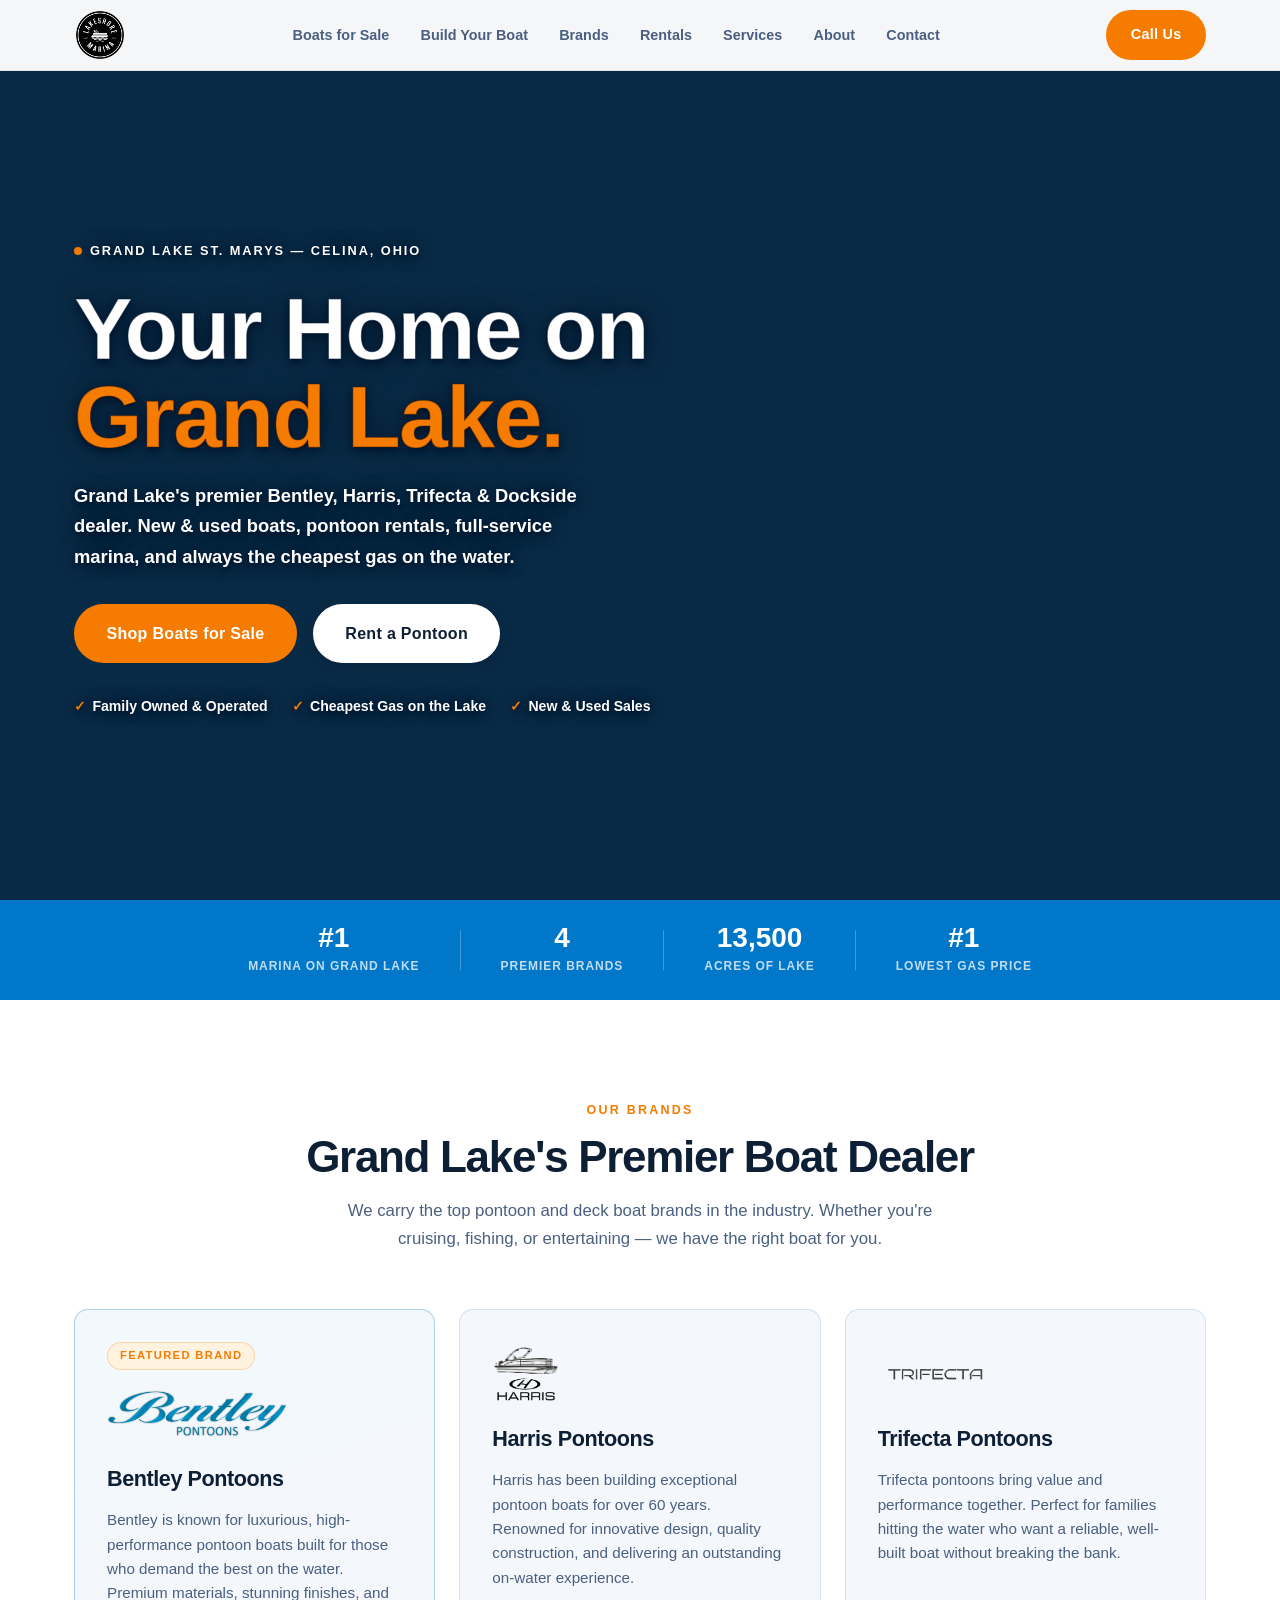
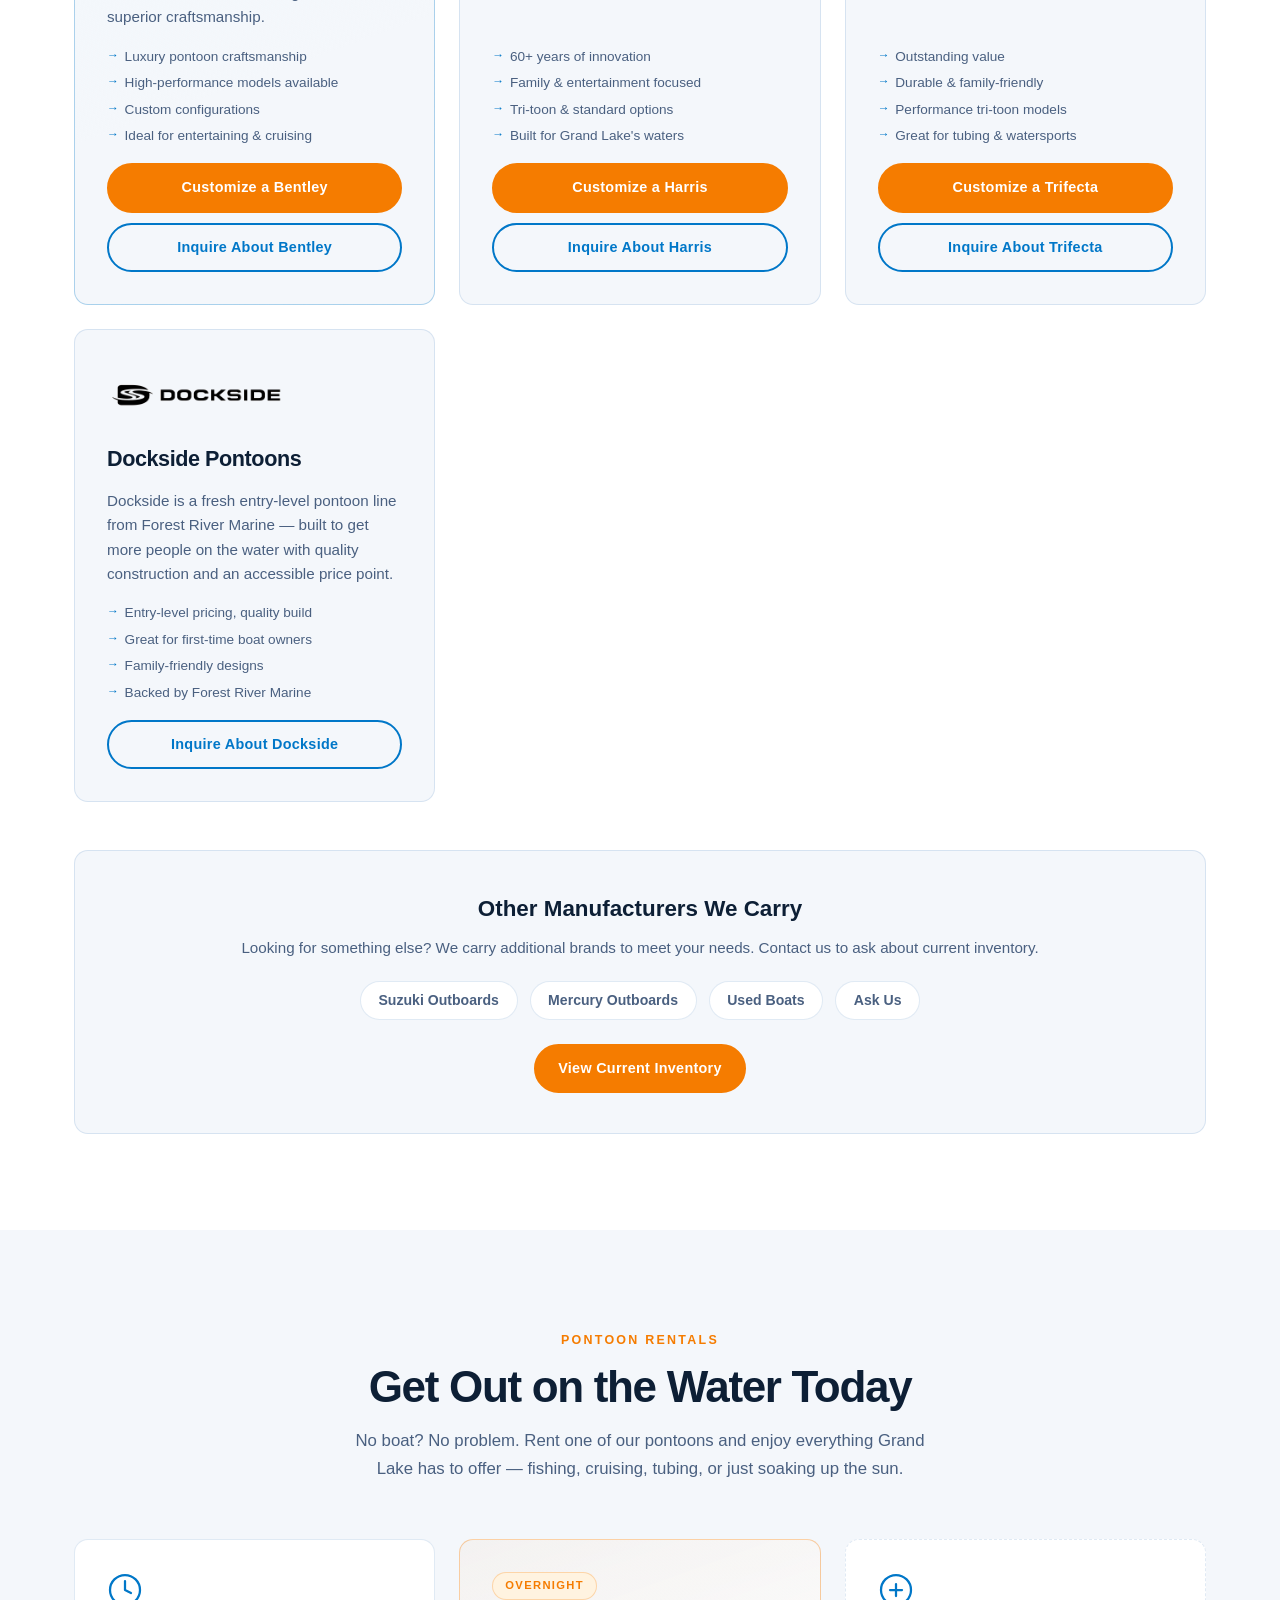
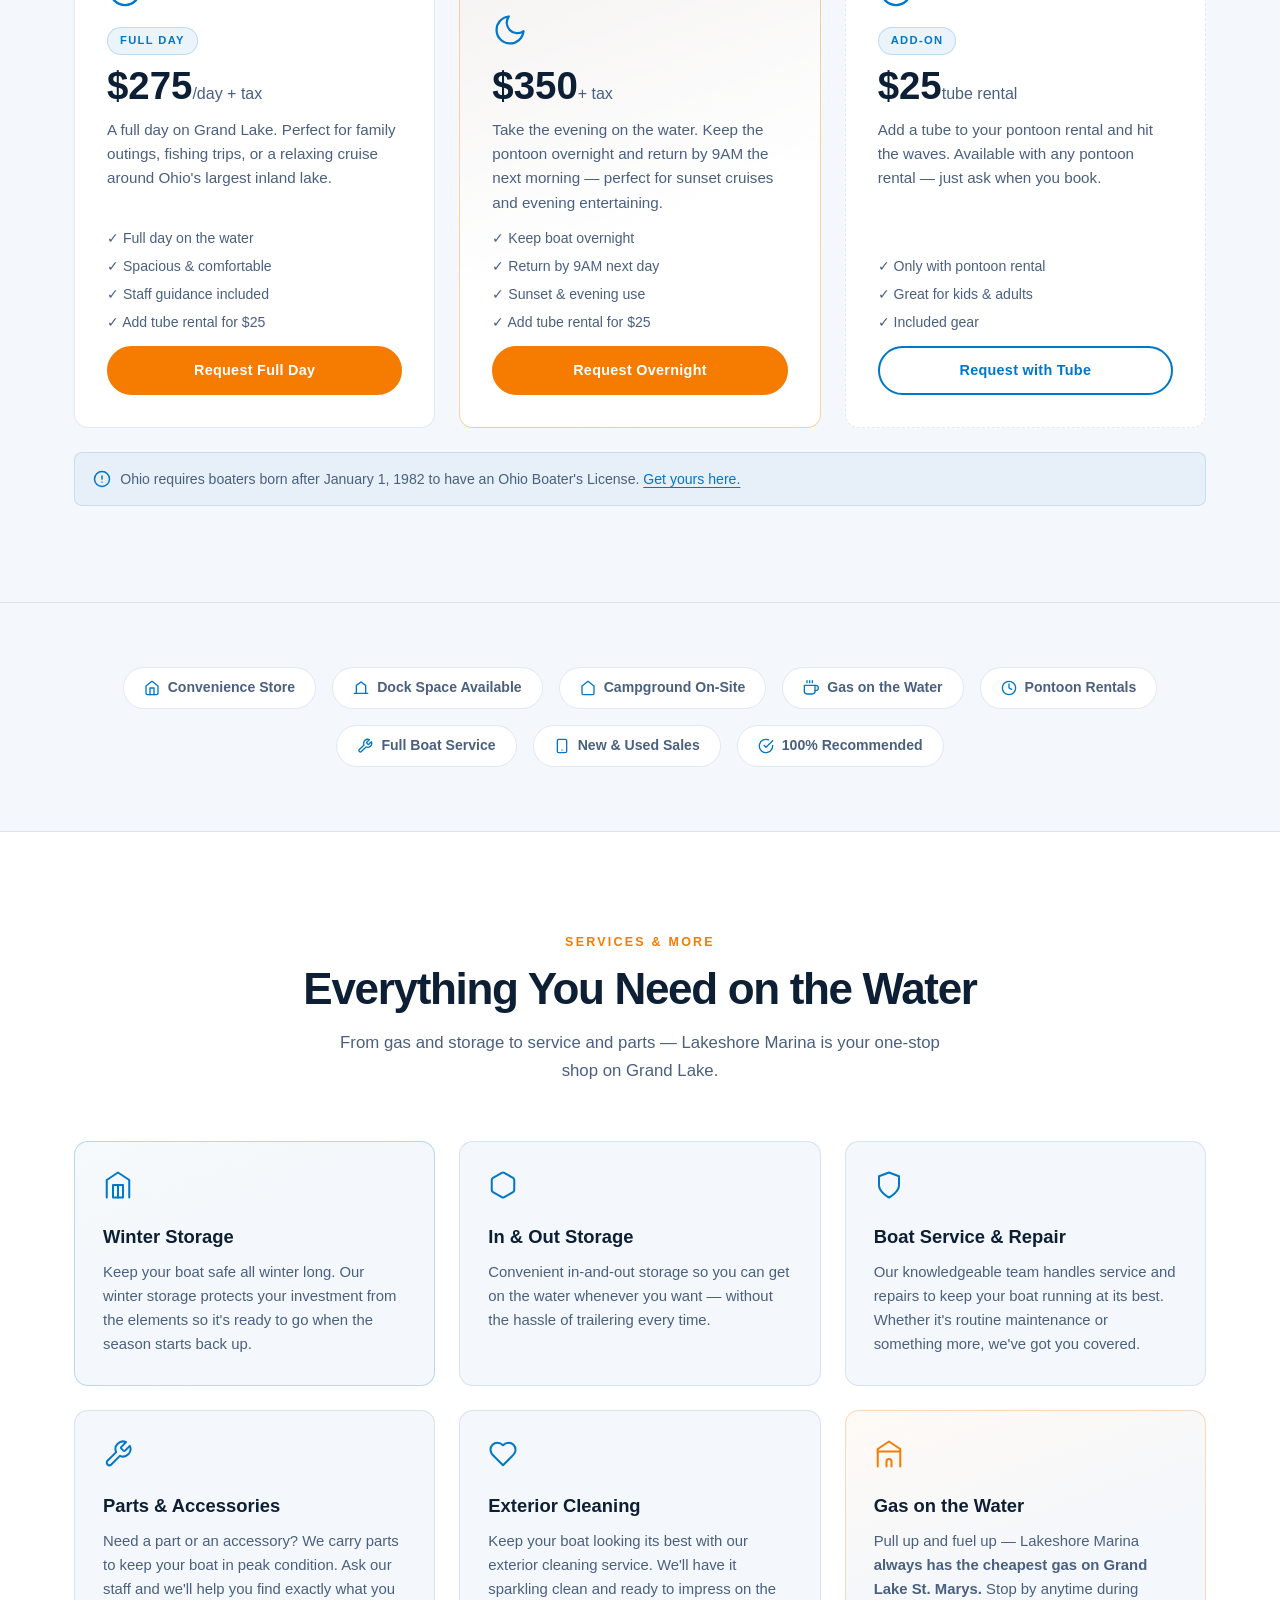
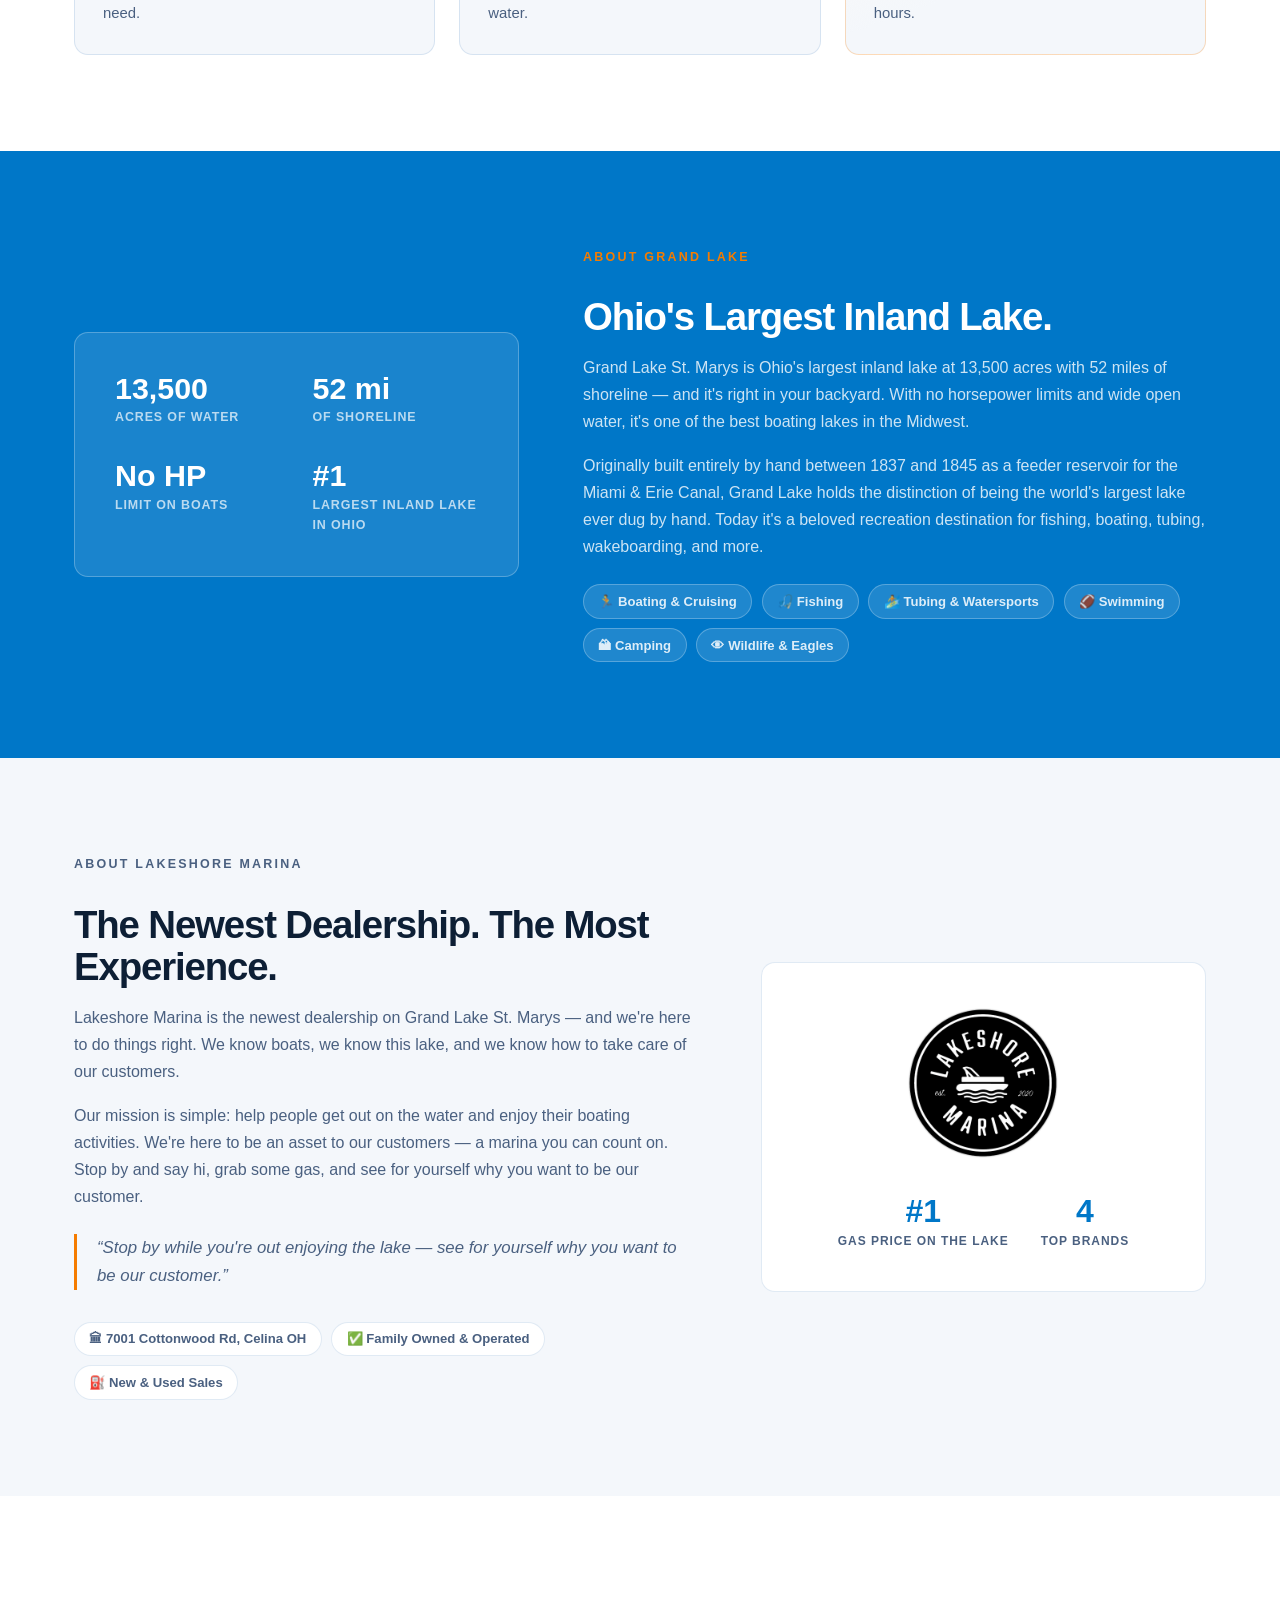
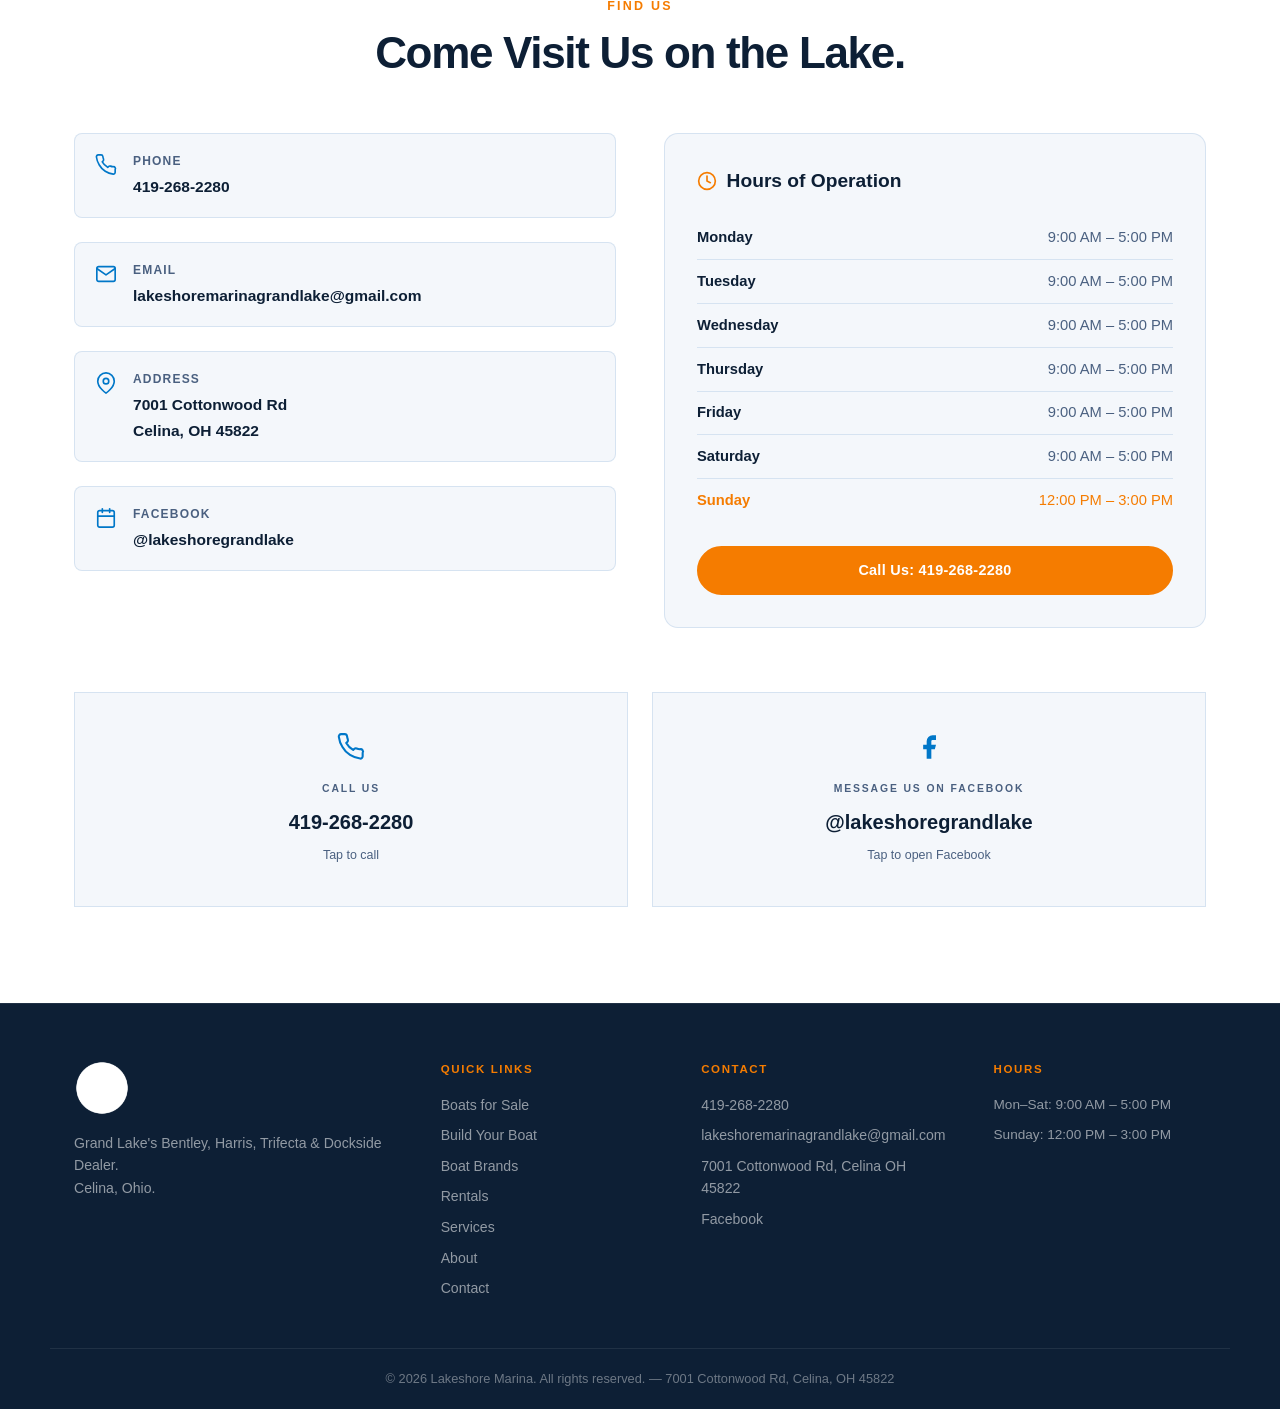
==== index.html @ da94d570 "Blend new boat photos into homepage hero" ====
<!DOCTYPE html>
<html lang="en">
<head>
  <meta charset="UTF-8" />
  <meta name="viewport" content="width=device-width, initial-scale=1.0" />
  <title>Lakeshore Marina — Grand Lake St. Marys, Ohio</title>
  <meta name="description" content="Lakeshore Marina is Grand Lake's Bentley, Harris, Trifecta & Dockside dealer. New & used boats, pontoon rentals, service, storage, and the cheapest gas on the lake. Celina, OH." />
  <link href="https://api.fontshare.com/v2/css?f[]=cabinet-grotesk@700,800,900&f[]=satoshi@400,500,700&display=swap" rel="stylesheet" />
  <link rel="stylesheet" href="style.css" />
  <script src="https://identity.netlify.com/v1/netlify-identity-widget.js"></script>
</head>
<body>

  <!-- HEADER -->
  <header class="site-header" id="site-header">
    <div class="header-inner container">
      <a href="index.html" class="logo-link" aria-label="Lakeshore Marina — Home">
        <img src="logos/marina-logo.png" alt="Lakeshore Marina" class="logo-img" />
      </a>
      <nav class="main-nav" aria-label="Main navigation">
        <ul role="list">
          <li><a href="inventory.html">Boats for Sale</a></li>
          <li><a href="build-your-boat.html">Build Your Boat</a></li>
          <li><a href="#boats">Brands</a></li>
          <li><a href="#rentals">Rentals</a></li>
          <li><a href="#services">Services</a></li>
          <li><a href="#about">About</a></li>
          <li><a href="#contact">Contact</a></li>
        </ul>
      </nav>
      <div class="header-actions">
        <a href="tel:4192682280" class="btn btn-primary">Call Us</a>
        <button class="nav-toggle" id="nav-toggle" aria-label="Toggle navigation" aria-expanded="false">
          <span></span><span></span><span></span>
        </button>
      </div>
    </div>
    <nav class="mobile-nav" id="mobile-nav" aria-label="Mobile navigation" hidden>
      <ul role="list">
        <li><a href="inventory.html">Boats for Sale</a></li>
        <li><a href="build-your-boat.html">Build Your Boat</a></li>
        <li><a href="#boats">Brands</a></li>
        <li><a href="#rentals">Rentals</a></li>
        <li><a href="#services">Services</a></li>
        <li><a href="#about">About</a></li>
        <li><a href="#contact">Contact</a></li>
        <li><a href="tel:4192682280" class="btn btn-primary mobile-cta">Call 419-268-2280</a></li>
      </ul>
    </nav>
  </header>

  <main>

    <!-- HERO -->
    <section class="hero" id="hero">
      <div class="hero-bg">
        <picture class="hero-boat-collage" aria-hidden="true">
          <source media="(max-width: 768px)" srcset="images/hero-boats-blended-mobile.webp" />
          <img
            src="images/hero-boats-blended.webp"
            alt=""
            width="1920"
            height="1080"
            fetchpriority="high"
            decoding="async"
          />
        </picture>
      </div>
      <div class="container hero-content">
        <div class="hero-eyebrow">
          <span class="eyebrow-dot"></span>
          <span>Grand Lake St. Marys &mdash; Celina, Ohio</span>
        </div>
        <h1 class="hero-h1">
          Your Home on<br>
          <span class="hero-accent">Grand Lake.</span>
        </h1>
        <p class="hero-sub">Grand Lake's premier Bentley, Harris, Trifecta &amp; Dockside dealer. New &amp; used boats, pontoon rentals, full-service marina, and always the cheapest gas on the water.</p>
        <div class="hero-ctas">
          <a href="inventory.html" class="btn btn-primary btn-lg">Shop Boats for Sale</a>
          <a href="#rentals" class="btn btn-ghost btn-lg">Rent a Pontoon</a>
        </div>
        <div class="hero-trust">
          <div class="trust-item"><span class="trust-icon">&#10003;</span> Family Owned &amp; Operated</div>
          <div class="trust-item"><span class="trust-icon">&#10003;</span> Cheapest Gas on the Lake</div>
          <div class="trust-item"><span class="trust-icon">&#10003;</span> New &amp; Used Sales</div>
        </div>
      </div>
    </section>

    <!-- PROOF BAR -->
    <div class="proof-bar">
      <div class="proof-inner container">
        <div class="proof-item">
          <span class="proof-num">#1</span>
          <span class="proof-label">Marina on Grand Lake</span>
        </div>
        <div class="proof-divider" aria-hidden="true"></div>
        <div class="proof-item">
          <span class="proof-num">4</span>
          <span class="proof-label">Premier Brands</span>
        </div>
        <div class="proof-divider" aria-hidden="true"></div>
        <div class="proof-item">
          <span class="proof-num">13,500</span>
          <span class="proof-label">Acres of Lake</span>
        </div>
        <div class="proof-divider" aria-hidden="true"></div>
        <div class="proof-item">
          <span class="proof-num">#1</span>
          <span class="proof-label">Lowest Gas Price</span>
        </div>
      </div>
    </div>

    <!-- BOATS / BRANDS -->
    <section class="boats-section" id="boats">
      <div class="container">
        <div class="section-header">
          <p class="section-eyebrow">Our Brands</p>
          <h2>Grand Lake's Premier Boat Dealer</h2>
          <p class="section-sub">We carry the top pontoon and deck boat brands in the industry. Whether you're cruising, fishing, or entertaining — we have the right boat for you.</p>
        </div>
        <div class="brands-grid">

          <div class="brand-card brand-card--featured">
            <div class="brand-badge">Featured Brand</div>
            <div class="brand-logo-wrap">
              <img src="logos/bentley-logo.png" alt="Bentley Pontoons" />
            </div>
            <h3>Bentley Pontoons</h3>
            <p>Bentley is known for luxurious, high-performance pontoon boats built for those who demand the best on the water. Premium materials, stunning finishes, and superior craftsmanship.</p>
            <ul class="brand-features">
              <li>Luxury pontoon craftsmanship</li>
              <li>High-performance models available</li>
              <li>Custom configurations</li>
              <li>Ideal for entertaining &amp; cruising</li>
            </ul>
            <div class="brand-card-actions">
              <a href="build-your-boat.html#bentley" class="btn btn-primary btn-full">Customize a Bentley</a>
              <a href="boat-inquiry.html#brand=Bentley" class="btn btn-outline btn-full">Inquire About Bentley</a>
            </div>
          </div>

          <div class="brand-card">
            <div class="brand-logo-wrap">
              <img src="logos/harris-logo.png" alt="Harris Pontoons" />
            </div>
            <h3>Harris Pontoons</h3>
            <p>Harris has been building exceptional pontoon boats for over 60 years. Renowned for innovative design, quality construction, and delivering an outstanding on-water experience.</p>
            <ul class="brand-features">
              <li>60+ years of innovation</li>
              <li>Family &amp; entertainment focused</li>
              <li>Tri-toon &amp; standard options</li>
              <li>Built for Grand Lake's waters</li>
            </ul>
            <div class="brand-card-actions">
              <a href="build-your-boat.html#harris" class="btn btn-primary btn-full">Customize a Harris</a>
              <a href="boat-inquiry.html#brand=Harris" class="btn btn-outline btn-full">Inquire About Harris</a>
            </div>
          </div>

          <div class="brand-card">
            <div class="brand-logo-wrap">
              <img src="logos/trifecta-logo.png" alt="Trifecta Pontoons" />
            </div>
            <h3>Trifecta Pontoons</h3>
            <p>Trifecta pontoons bring value and performance together. Perfect for families hitting the water who want a reliable, well-built boat without breaking the bank.</p>
            <ul class="brand-features">
              <li>Outstanding value</li>
              <li>Durable &amp; family-friendly</li>
              <li>Performance tri-toon models</li>
              <li>Great for tubing &amp; watersports</li>
            </ul>
            <div class="brand-card-actions">
              <a href="build-your-boat.html#trifecta" class="btn btn-primary btn-full">Customize a Trifecta</a>
              <a href="boat-inquiry.html#brand=Trifecta" class="btn btn-outline btn-full">Inquire About Trifecta</a>
            </div>
          </div>

          <div class="brand-card">
            <div class="brand-logo-wrap">
              <img src="dockside-logo.png" alt="Dockside Pontoons" />
            </div>
            <h3>Dockside Pontoons</h3>
            <p>Dockside is a fresh entry-level pontoon line from Forest River Marine — built to get more people on the water with quality construction and an accessible price point.</p>
            <ul class="brand-features">
              <li>Entry-level pricing, quality build</li>
              <li>Great for first-time boat owners</li>
              <li>Family-friendly designs</li>
              <li>Backed by Forest River Marine</li>
            </ul>
            <a href="boat-inquiry.html#brand=Dockside" class="btn btn-outline btn-full">Inquire About Dockside</a>
          </div>

        </div>

        <!-- Other Manufacturers -->
        <div class="other-brands">
          <h3 class="other-brands-title">Other Manufacturers We Carry</h3>
          <p class="other-brands-sub">Looking for something else? We carry additional brands to meet your needs. Contact us to ask about current inventory.</p>
          <div class="other-brands-logos">
            <div class="other-brand-pill">Suzuki Outboards</div>
            <div class="other-brand-pill">Mercury Outboards</div>
            <div class="other-brand-pill">Used Boats</div>
            <div class="other-brand-pill">Ask Us</div>
          </div>
          <a href="inventory.html" class="btn btn-primary" style="margin-top:1.5rem">View Current Inventory</a>
        </div>
      </div>
    </section>

    <!-- RENTALS -->
    <section class="rentals-section" id="rentals">
      <div class="container">
        <div class="section-header">
          <p class="section-eyebrow">Pontoon Rentals</p>
          <h2>Get Out on the Water Today</h2>
          <p class="section-sub">No boat? No problem. Rent one of our pontoons and enjoy everything Grand Lake has to offer — fishing, cruising, tubing, or just soaking up the sun.</p>
        </div>
        <div class="rentals-grid">
          <div class="rental-card">
            <div class="rental-icon">
              <svg width="36" height="36" viewBox="0 0 24 24" fill="none" stroke="currentColor" stroke-width="1.5" stroke-linecap="round" stroke-linejoin="round"><circle cx="12" cy="12" r="10"/><polyline points="12 6 12 12 16 14"/></svg>
            </div>
            <div class="rental-badge">Full Day</div>
            <div class="rental-price">$275<span>/day + tax</span></div>
            <p>A full day on Grand Lake. Perfect for family outings, fishing trips, or a relaxing cruise around Ohio's largest inland lake.</p>
            <ul class="rental-features">
              <li>&#10003; Full day on the water</li>
              <li>&#10003; Spacious &amp; comfortable</li>
              <li>&#10003; Staff guidance included</li>
              <li>&#10003; Add tube rental for $25</li>
            </ul>
            <a href="rental-inquiry.html#rental=Full+Day" class="btn btn-primary btn-full">Request Full Day</a>
          </div>
          <div class="rental-card rental-card--featured">
            <div class="rental-badge rental-badge--gold">Overnight</div>
            <div class="rental-icon">
              <svg width="36" height="36" viewBox="0 0 24 24" fill="none" stroke="currentColor" stroke-width="1.5" stroke-linecap="round" stroke-linejoin="round"><path d="M21 12.79A9 9 0 1 1 11.21 3 7 7 0 0 0 21 12.79z"/></svg>
            </div>
            <div class="rental-price">$350<span>+ tax</span></div>
            <p>Take the evening on the water. Keep the pontoon overnight and return by 9AM the next morning — perfect for sunset cruises and evening entertaining.</p>
            <ul class="rental-features">
              <li>&#10003; Keep boat overnight</li>
              <li>&#10003; Return by 9AM next day</li>
              <li>&#10003; Sunset &amp; evening use</li>
              <li>&#10003; Add tube rental for $25</li>
            </ul>
            <a href="rental-inquiry.html#rental=Overnight" class="btn btn-primary btn-full">Request Overnight</a>
          </div>
          <div class="rental-card rental-add-on">
            <div class="rental-icon">
              <svg width="36" height="36" viewBox="0 0 24 24" fill="none" stroke="currentColor" stroke-width="1.5" stroke-linecap="round" stroke-linejoin="round"><circle cx="12" cy="12" r="10"/><line x1="12" y1="8" x2="12" y2="16"/><line x1="8" y1="12" x2="16" y2="12"/></svg>
            </div>
            <div class="rental-badge">Add-On</div>
            <div class="rental-price">$25<span>tube rental</span></div>
            <p>Add a tube to your pontoon rental and hit the waves. Available with any pontoon rental — just ask when you book.</p>
            <ul class="rental-features">
              <li>&#10003; Only with pontoon rental</li>
              <li>&#10003; Great for kids &amp; adults</li>
              <li>&#10003; Included gear</li>
            </ul>
            <a href="rental-inquiry.html#rental=Full+Day&tube=Yes" class="btn btn-outline btn-full">Request with Tube</a>
          </div>
        </div>
        <div class="rental-note">
          <svg width="18" height="18" viewBox="0 0 24 24" fill="none" stroke="currentColor" stroke-width="2" stroke-linecap="round" stroke-linejoin="round"><circle cx="12" cy="12" r="10"/><line x1="12" y1="8" x2="12" y2="12"/><line x1="12" y1="16" x2="12.01" y2="16"/></svg>
          <span>Ohio requires boaters born after January 1, 1982 to have an Ohio Boater's License. <a href="https://www.boatus.org/ohio/" target="_blank" rel="noopener noreferrer">Get yours here.</a></span>
        </div>
      </div>
    </section>

    <!-- AMENITIES BAR -->
    <section class="amenities-section">
      <div class="container">
        <div class="amenities-grid">
          <div class="amenity-pill">
            <svg width="16" height="16" viewBox="0 0 24 24" fill="none" stroke="currentColor" stroke-width="2" stroke-linecap="round" stroke-linejoin="round"><path d="M3 9l9-7 9 7v11a2 2 0 0 1-2 2H5a2 2 0 0 1-2-2z"/><polyline points="9 22 9 12 15 12 15 22"/></svg>
            Convenience Store
          </div>
          <div class="amenity-pill">
            <svg width="16" height="16" viewBox="0 0 24 24" fill="none" stroke="currentColor" stroke-width="2" stroke-linecap="round" stroke-linejoin="round"><path d="M2 20h20"/><path d="M5 20V8l7-5 7 5v12"/></svg>
            Dock Space Available
          </div>
          <div class="amenity-pill">
            <svg width="16" height="16" viewBox="0 0 24 24" fill="none" stroke="currentColor" stroke-width="2" stroke-linecap="round" stroke-linejoin="round"><path d="M3 9l9-7 9 7v11a2 2 0 0 1-2 2H5a2 2 0 0 1-2-2z"/></svg>
            Campground On-Site
          </div>
          <div class="amenity-pill">
            <svg width="16" height="16" viewBox="0 0 24 24" fill="none" stroke="currentColor" stroke-width="2" stroke-linecap="round" stroke-linejoin="round"><path d="M18 8h1a4 4 0 0 1 0 8h-1"/><path d="M2 8h16v9a4 4 0 0 1-4 4H6a4 4 0 0 1-4-4V8z"/><line x1="6" y1="1" x2="6" y2="4"/><line x1="10" y1="1" x2="10" y2="4"/><line x1="14" y1="1" x2="14" y2="4"/></svg>
            Gas on the Water
          </div>
          <div class="amenity-pill">
            <svg width="16" height="16" viewBox="0 0 24 24" fill="none" stroke="currentColor" stroke-width="2" stroke-linecap="round" stroke-linejoin="round"><circle cx="12" cy="12" r="10"/><polyline points="12 6 12 12 16 14"/></svg>
            Pontoon Rentals
          </div>
          <div class="amenity-pill">
            <svg width="16" height="16" viewBox="0 0 24 24" fill="none" stroke="currentColor" stroke-width="2" stroke-linecap="round" stroke-linejoin="round"><path d="M14.7 6.3a1 1 0 0 0 0 1.4l1.6 1.6a1 1 0 0 0 1.4 0l3.77-3.77a6 6 0 0 1-7.94 7.94l-6.91 6.91a2.12 2.12 0 0 1-3-3l6.91-6.91a6 6 0 0 1 7.94-7.94l-3.76 3.76z"/></svg>
            Full Boat Service
          </div>
          <div class="amenity-pill">
            <svg width="16" height="16" viewBox="0 0 24 24" fill="none" stroke="currentColor" stroke-width="2" stroke-linecap="round" stroke-linejoin="round"><rect x="5" y="2" width="14" height="20" rx="2"/><path d="M12 18h.01"/></svg>
            New &amp; Used Sales
          </div>
          <div class="amenity-pill">
            <svg width="16" height="16" viewBox="0 0 24 24" fill="none" stroke="currentColor" stroke-width="2" stroke-linecap="round" stroke-linejoin="round"><path d="M22 11.08V12a10 10 0 1 1-5.93-9.14"/><polyline points="22 4 12 14.01 9 11.01"/></svg>
            100% Recommended
          </div>
        </div>
      </div>
    </section>

    <!-- SERVICES -->
    <section class="services-section" id="services">
      <div class="container">
        <div class="section-header">
          <p class="section-eyebrow">Services &amp; More</p>
          <h2>Everything You Need on the Water</h2>
          <p class="section-sub">From gas and storage to service and parts — Lakeshore Marina is your one-stop shop on Grand Lake.</p>
        </div>
        <div class="services-grid">
          <div class="service-card service-card--featured">
            <div class="service-icon">
              <svg width="30" height="30" viewBox="0 0 24 24" fill="none" stroke="currentColor" stroke-width="1.6" stroke-linecap="round" stroke-linejoin="round"><path d="M3 22V8l9-6 9 6v14"/><path d="M12 22V12"/><rect x="8" y="12" width="8" height="10"/></svg>
            </div>
            <h3>Winter Storage</h3>
            <p>Keep your boat safe all winter long. Our winter storage protects your investment from the elements so it's ready to go when the season starts back up.</p>
          </div>
          <div class="service-card">
            <div class="service-icon">
              <svg width="30" height="30" viewBox="0 0 24 24" fill="none" stroke="currentColor" stroke-width="1.6" stroke-linecap="round" stroke-linejoin="round"><path d="M21 16V8a2 2 0 0 0-1-1.73l-7-4a2 2 0 0 0-2 0l-7 4A2 2 0 0 0 3 8v8a2 2 0 0 0 1 1.73l7 4a2 2 0 0 0 2 0l7-4A2 2 0 0 0 21 16z"/></svg>
            </div>
            <h3>In &amp; Out Storage</h3>
            <p>Convenient in-and-out storage so you can get on the water whenever you want — without the hassle of trailering every time.</p>
          </div>
          <div class="service-card">
            <div class="service-icon">
              <svg width="30" height="30" viewBox="0 0 24 24" fill="none" stroke="currentColor" stroke-width="1.6" stroke-linecap="round" stroke-linejoin="round"><path d="M12 22s8-4 8-10V5l-8-3-8 3v7c0 6 8 10 8 10z"/></svg>
            </div>
            <h3>Boat Service &amp; Repair</h3>
            <p>Our knowledgeable team handles service and repairs to keep your boat running at its best. Whether it's routine maintenance or something more, we've got you covered.</p>
          </div>
          <div class="service-card">
            <div class="service-icon">
              <svg width="30" height="30" viewBox="0 0 24 24" fill="none" stroke="currentColor" stroke-width="1.6" stroke-linecap="round" stroke-linejoin="round"><path d="M14.7 6.3a1 1 0 0 0 0 1.4l1.6 1.6a1 1 0 0 0 1.4 0l3.77-3.77a6 6 0 0 1-7.94 7.94l-6.91 6.91a2.12 2.12 0 0 1-3-3l6.91-6.91a6 6 0 0 1 7.94-7.94l-3.76 3.76z"/></svg>
            </div>
            <h3>Parts &amp; Accessories</h3>
            <p>Need a part or an accessory? We carry parts to keep your boat in peak condition. Ask our staff and we'll help you find exactly what you need.</p>
          </div>
          <div class="service-card">
            <div class="service-icon">
              <svg width="30" height="30" viewBox="0 0 24 24" fill="none" stroke="currentColor" stroke-width="1.6" stroke-linecap="round" stroke-linejoin="round"><path d="M19 14c1.49-1.46 3-3.21 3-5.5A5.5 5.5 0 0 0 16.5 3c-1.76 0-3 .5-4.5 2-1.5-1.5-2.74-2-4.5-2A5.5 5.5 0 0 0 2 8.5c0 2.3 1.5 4.05 3 5.5l7 7Z"/></svg>
            </div>
            <h3>Exterior Cleaning</h3>
            <p>Keep your boat looking its best with our exterior cleaning service. We'll have it sparkling clean and ready to impress on the water.</p>
          </div>
          <div class="service-card service-card--gas">
            <div class="service-icon">
              <svg width="30" height="30" viewBox="0 0 24 24" fill="none" stroke="currentColor" stroke-width="1.6" stroke-linecap="round" stroke-linejoin="round"><path d="M3 22V8l9-6 9 6v14"/><path d="M14 22v-4a2 2 0 0 0-2-2v0a2 2 0 0 0-2 2v4"/><path d="M3 10h18"/></svg>
            </div>
            <h3>Gas on the Water</h3>
            <p>Pull up and fuel up — Lakeshore Marina <strong>always has the cheapest gas on Grand Lake St. Marys.</strong> Stop by anytime during hours.</p>
          </div>
        </div>
      </div>
    </section>

    <!-- ABOUT GRAND LAKE -->
    <section class="lake-section" id="lake">
      <div class="container">
        <div class="lake-layout">
          <div class="lake-visual">
            <div class="lake-card">
              <div class="lake-stats">
                <div class="lake-stat">
                  <span class="lake-stat-num">13,500</span>
                  <span class="lake-stat-label">Acres of Water</span>
                </div>
                <div class="lake-stat">
                  <span class="lake-stat-num">52 mi</span>
                  <span class="lake-stat-label">of Shoreline</span>
                </div>
                <div class="lake-stat">
                  <span class="lake-stat-num">No HP</span>
                  <span class="lake-stat-label">Limit on Boats</span>
                </div>
                <div class="lake-stat">
                  <span class="lake-stat-num">#1</span>
                  <span class="lake-stat-label">Largest Inland Lake in Ohio</span>
                </div>
              </div>
            </div>
          </div>
          <div class="lake-text">
            <p class="section-eyebrow">About Grand Lake</p>
            <h2>Ohio's Largest Inland Lake.</h2>
            <p>Grand Lake St. Marys is Ohio's largest inland lake at 13,500 acres with 52 miles of shoreline — and it's right in your backyard. With no horsepower limits and wide open water, it's one of the best boating lakes in the Midwest.</p>
            <p>Originally built entirely by hand between 1837 and 1845 as a feeder reservoir for the Miami &amp; Erie Canal, Grand Lake holds the distinction of being the world's largest lake ever dug by hand. Today it's a beloved recreation destination for fishing, boating, tubing, wakeboarding, and more.</p>
            <div class="lake-activities">
              <span class="activity-tag">&#127939; Boating &amp; Cruising</span>
              <span class="activity-tag">&#127907; Fishing</span>
              <span class="activity-tag">&#127940; Tubing &amp; Watersports</span>
              <span class="activity-tag">&#127944; Swimming</span>
              <span class="activity-tag">&#127956; Camping</span>
              <span class="activity-tag">&#128065; Wildlife &amp; Eagles</span>
            </div>
          </div>
        </div>
      </div>
    </section>

    <!-- ABOUT -->
    <section class="about-section" id="about">
      <div class="container">
        <div class="about-layout">
          <div class="about-text">
            <p class="section-eyebrow">About Lakeshore Marina</p>
            <h2>The Newest Dealership. The Most Experience.</h2>
            <p>Lakeshore Marina is the newest dealership on Grand Lake St. Marys — and we're here to do things right. We know boats, we know this lake, and we know how to take care of our customers.</p>
            <p>Our mission is simple: help people get out on the water and enjoy their boating activities. We're here to be an asset to our customers — a marina you can count on. Stop by and say hi, grab some gas, and see for yourself why you want to be our customer.</p>
            <blockquote class="about-quote">
              &ldquo;Stop by while you're out enjoying the lake — see for yourself why you want to be our customer.&rdquo;
            </blockquote>
            <div class="about-tags">
              <span class="about-tag">&#127963; 7001 Cottonwood Rd, Celina OH</span>
              <span class="about-tag">&#9989; Family Owned &amp; Operated</span>
              <span class="about-tag">&#9981;&#65039; New &amp; Used Sales</span>
            </div>
          </div>
          <div class="about-visual">
            <div class="about-card">
              <img src="logos/marina-logo.png" alt="Lakeshore Marina" class="about-marina-logo" />
              <div class="about-stat-row">
                <div class="about-stat">
                  <span class="about-stat-num">#1</span>
                  <span class="about-stat-label">Gas Price on the Lake</span>
                </div>
                <div class="about-stat">
                  <span class="about-stat-num">4</span>
                  <span class="about-stat-label">Top Brands</span>
                </div>
              </div>
            </div>
          </div>
        </div>
      </div>
    </section>

    <!-- CONTACT / HOURS -->
    <section class="contact-section" id="contact">
      <div class="container">
        <div class="section-header">
          <p class="section-eyebrow">Find Us</p>
          <h2>Come Visit Us on the Lake.</h2>
        </div>
        <div class="contact-layout">
          <div class="contact-info">
            <div class="info-block">
              <div class="info-icon">
                <svg width="22" height="22" viewBox="0 0 24 24" fill="none" stroke="currentColor" stroke-width="1.8" stroke-linecap="round" stroke-linejoin="round"><path d="M22 16.92v3a2 2 0 0 1-2.18 2 19.79 19.79 0 0 1-8.63-3.07A19.5 19.5 0 0 1 4.69 12 19.79 19.79 0 0 1 1.61 3.56 2 2 0 0 1 3.59 1h3a2 2 0 0 1 2 1.72c.127.96.361 1.903.7 2.81a2 2 0 0 1-.45 2.11L7.91 8.64a16 16 0 0 0 5.9 5.9l.95-.85a2 2 0 0 1 2.11-.45c.907.339 1.85.573 2.81.7A2 2 0 0 1 22 16.92z"/></svg>
              </div>
              <div>
                <p class="info-label">Phone</p>
                <a href="tel:4192682280" class="info-value">419-268-2280</a>
              </div>
            </div>
            <div class="info-block">
              <div class="info-icon">
                <svg width="22" height="22" viewBox="0 0 24 24" fill="none" stroke="currentColor" stroke-width="1.8" stroke-linecap="round" stroke-linejoin="round"><path d="M4 4h16c1.1 0 2 .9 2 2v12c0 1.1-.9 2-2 2H4c-1.1 0-2-.9-2-2V6c0-1.1.9-2 2-2z"/><polyline points="22,6 12,13 2,6"/></svg>
              </div>
              <div>
                <p class="info-label">Email</p>
                <a href="mailto:lakeshoremarinagrandlake@gmail.com" class="info-value">lakeshoremarinagrandlake@gmail.com</a>
              </div>
            </div>
            <div class="info-block">
              <div class="info-icon">
                <svg width="22" height="22" viewBox="0 0 24 24" fill="none" stroke="currentColor" stroke-width="1.8" stroke-linecap="round" stroke-linejoin="round"><path d="M21 10c0 7-9 13-9 13s-9-6-9-13a9 9 0 0 1 18 0z"/><circle cx="12" cy="10" r="3"/></svg>
              </div>
              <div>
                <p class="info-label">Address</p>
                <a href="https://maps.google.com/?q=7001+Cottonwood+Rd+Celina+OH+45822" target="_blank" rel="noopener noreferrer" class="info-value">7001 Cottonwood Rd<br>Celina, OH 45822</a>
              </div>
            </div>
            <div class="info-block">
              <div class="info-icon">
                <svg width="22" height="22" viewBox="0 0 24 24" fill="none" stroke="currentColor" stroke-width="1.8" stroke-linecap="round" stroke-linejoin="round"><rect x="3" y="4" width="18" height="18" rx="2" ry="2"/><line x1="16" y1="2" x2="16" y2="6"/><line x1="8" y1="2" x2="8" y2="6"/><line x1="3" y1="10" x2="21" y2="10"/></svg>
              </div>
              <div>
                <p class="info-label">Facebook</p>
                <a href="https://www.facebook.com/lakeshoregrandlake/" target="_blank" rel="noopener noreferrer" class="info-value">@lakeshoregrandlake</a>
              </div>
            </div>
          </div>

          <div class="hours-card">
            <h3 class="hours-title">
              <svg width="20" height="20" viewBox="0 0 24 24" fill="none" stroke="currentColor" stroke-width="2" stroke-linecap="round" stroke-linejoin="round"><circle cx="12" cy="12" r="10"/><polyline points="12 6 12 12 16 14"/></svg>
              Hours of Operation
            </h3>
            <div class="hours-list">
              <div class="hours-row">
                <span class="hours-day">Monday</span>
                <span class="hours-time">9:00 AM – 5:00 PM</span>
              </div>
              <div class="hours-row">
                <span class="hours-day">Tuesday</span>
                <span class="hours-time">9:00 AM – 5:00 PM</span>
              </div>
              <div class="hours-row">
                <span class="hours-day">Wednesday</span>
                <span class="hours-time">9:00 AM – 5:00 PM</span>
              </div>
              <div class="hours-row">
                <span class="hours-day">Thursday</span>
                <span class="hours-time">9:00 AM – 5:00 PM</span>
              </div>
              <div class="hours-row">
                <span class="hours-day">Friday</span>
                <span class="hours-time">9:00 AM – 5:00 PM</span>
              </div>
              <div class="hours-row">
                <span class="hours-day">Saturday</span>
                <span class="hours-time">9:00 AM – 5:00 PM</span>
              </div>
              <div class="hours-row hours-row--sunday">
                <span class="hours-day">Sunday</span>
                <span class="hours-time">12:00 PM – 3:00 PM</span>
              </div>
            </div>
            <a href="tel:4192682280" class="btn btn-primary btn-full" style="margin-top:1.5rem">Call Us: 419-268-2280</a>
          </div>
        </div>

        <!-- Reach Us -->  
        <div class="reach-cards">
          <a href="tel:4192682280" class="reach-card">
            <div class="reach-icon">
              <svg width="28" height="28" viewBox="0 0 24 24" fill="none" stroke="currentColor" stroke-width="1.8" stroke-linecap="round" stroke-linejoin="round"><path d="M22 16.92v3a2 2 0 0 1-2.18 2 19.79 19.79 0 0 1-8.63-3.07A19.5 19.5 0 0 1 4.69 12 19.79 19.79 0 0 1 1.61 3.56 2 2 0 0 1 3.59 1h3a2 2 0 0 1 2 1.72c.127.96.361 1.903.7 2.81a2 2 0 0 1-.45 2.11L7.91 8.64a16 16 0 0 0 5.9 5.9l.95-.85a2 2 0 0 1 2.11-.45c.907.339 1.85.573 2.81.7A2 2 0 0 1 22 16.92z"/></svg>
            </div>
            <div class="reach-label">Call Us</div>
            <div class="reach-val">419-268-2280</div>
            <div class="reach-note">Tap to call</div>
          </a>
          <a href="https://www.facebook.com/lakeshoregrandlake/" target="_blank" rel="noopener" class="reach-card">
            <div class="reach-icon">
              <svg width="28" height="28" viewBox="0 0 24 24" fill="currentColor"><path d="M18 2h-3a5 5 0 0 0-5 5v3H7v4h3v8h4v-8h3l1-4h-4V7a1 1 0 0 1 1-1h3z"/></svg>
            </div>
            <div class="reach-label">Message Us on Facebook</div>
            <div class="reach-val">@lakeshoregrandlake</div>
            <div class="reach-note">Tap to open Facebook</div>
          </a>
        </div>
      </div>
    </section>

  </main>

  <!-- FOOTER -->
  <footer class="site-footer">
    <div class="container footer-inner">
      <div class="footer-brand">
        <div class="footer-logo-wrap">
          <img src="logos/marina-logo.png" alt="Lakeshore Marina" class="footer-logo-img" />
        </div>
        <p class="footer-tagline">Grand Lake's Bentley, Harris, Trifecta &amp; Dockside Dealer.<br>Celina, Ohio.</p>
      </div>
      <div class="footer-links-group">
        <p class="footer-col-label">Quick Links</p>
        <ul role="list">
          <li><a href="inventory.html">Boats for Sale</a></li>
          <li><a href="build-your-boat.html">Build Your Boat</a></li>
          <li><a href="#boats">Boat Brands</a></li>
          <li><a href="#rentals">Rentals</a></li>
          <li><a href="#services">Services</a></li>
          <li><a href="#about">About</a></li>
          <li><a href="#contact">Contact</a></li>
        </ul>
      </div>
      <div class="footer-links-group">
        <p class="footer-col-label">Contact</p>
        <ul role="list">
          <li><a href="tel:4192682280">419-268-2280</a></li>
          <li><a href="mailto:lakeshoremarinagrandlake@gmail.com">lakeshoremarinagrandlake@gmail.com</a></li>
          <li><a href="https://maps.google.com/?q=7001+Cottonwood+Rd+Celina+OH+45822" target="_blank" rel="noopener noreferrer">7001 Cottonwood Rd, Celina OH 45822</a></li>
          <li><a href="https://www.facebook.com/lakeshoregrandlake/" target="_blank" rel="noopener noreferrer">Facebook</a></li>
        </ul>
      </div>
      <div class="footer-links-group">
        <p class="footer-col-label">Hours</p>
        <ul role="list" class="footer-hours">
          <li>Mon–Sat: 9:00 AM – 5:00 PM</li>
          <li>Sunday: 12:00 PM – 3:00 PM</li>
        </ul>
      </div>
    </div>
    <div class="footer-bottom container">
      <p>&copy; <span id="year"></span> Lakeshore Marina. All rights reserved. &mdash; 7001 Cottonwood Rd, Celina, OH 45822</p>
    </div>
  </footer>

  <!-- STICKY MOBILE CTA -->
  <div class="sticky-cta" id="sticky-cta" aria-hidden="true">
    <a href="tel:4192682280" class="btn btn-primary btn-full">Call 419-268-2280</a>
  </div>

  <script src="main.js"></script>
  <script>
    if (window.netlifyIdentity) {
      window.netlifyIdentity.on('init', function (user) {
        if (!user) {
          window.netlifyIdentity.on('login', function () {
            window.location.href = '/admin/';
          });
        }
      });
    }
  </script>
</body>
</html>
---- style.css ----
/* ── TOKENS ───────────────────────────────────────────────── */
:root {
  --bg:           #ffffff;
  --surface:      #f4f7fb;
  --surface2:     #e8eef6;
  --border:       rgba(0, 80, 160, 0.12);
  --text:         #0d1f35;
  --text-muted:   #4a6080;
  --accent:       #0077c8;
  --accent-dark:  #005ea3;
  --orange:       #f57c00;
  --orange-dark:  #e65c00;
  --orange-light: #fff3e0;
  --radius:       14px;
  --radius-sm:    8px;
  --section-pad:  6rem;
  --font-head:    'Cabinet Grotesk', sans-serif;
  --font-body:    'Satoshi', sans-serif;
  --container:    1180px;
  --shadow:       0 4px 32px rgba(0,80,160,0.10);
}

/* ── RESET ────────────────────────────────────────────────── */
*, *::before, *::after { box-sizing: border-box; margin: 0; padding: 0; }
html { scroll-behavior: smooth; }
html,
body { overflow-x: hidden; }
body {
  font-family: var(--font-body);
  background: var(--bg);
  color: var(--text);
  line-height: 1.6;
  -webkit-font-smoothing: antialiased;
}
img { max-width: 100%; display: block; }
a { color: inherit; text-decoration: none; }
ul { list-style: none; }
button { cursor: pointer; font-family: inherit; }
select, input, textarea { font-family: inherit; }
.skip-link {
  position: fixed;
  left: 1rem;
  top: -5rem;
  z-index: 1000;
  padding: 0.75rem 1rem;
  background: #fff;
  color: var(--text);
  border-radius: var(--radius-sm);
  box-shadow: var(--shadow);
}
.skip-link:focus { top: 1rem; }
:focus-visible { outline: 3px solid var(--orange); outline-offset: 3px; }

/* ── CONTAINER ────────────────────────────────────────────── */
.container { max-width: var(--container); margin: 0 auto; padding: 0 1.5rem; }

/* ── BUTTONS ──────────────────────────────────────────────── */
.btn {
  display: inline-flex;
  align-items: center;
  justify-content: center;
  gap: 0.4rem;
  padding: 0.7rem 1.4rem;
  border-radius: 100px;
  font-weight: 700;
  font-size: 0.9rem;
  letter-spacing: 0.02em;
  transition: all 0.2s ease;
  border: 2px solid transparent;
  white-space: nowrap;
}
.btn-primary  { background: var(--orange); color: #fff; border-color: var(--orange); }
.btn-primary:hover { background: var(--orange-dark); border-color: var(--orange-dark); transform: translateY(-1px); box-shadow: 0 4px 16px rgba(245,124,0,0.3); }
.btn-outline  { background: transparent; color: var(--accent); border-color: var(--accent); }
.btn-outline:hover { background: var(--accent); color: #fff; transform: translateY(-1px); }
.btn-ghost    { background: rgba(255,255,255,0.12); color: #fff; border-color: rgba(255,255,255,0.6); }
.btn-ghost:hover { background: rgba(255,255,255,0.22); transform: translateY(-1px); }
.btn-lg { padding: 0.9rem 1.9rem; font-size: 1rem; }
.btn-full { width: 100%; }

/* ── HEADER ───────────────────────────────────────────────── */
.site-header {
  position: fixed; top: 0; left: 0; right: 0; z-index: 100;
  background: rgba(255,255,255,0.96);
  backdrop-filter: blur(12px);
  border-bottom: 1px solid var(--border);
  transition: box-shadow 0.3s;
}
.site-header.scrolled { box-shadow: 0 2px 24px rgba(0,80,160,0.10); }
.header-inner {
  display: flex;
  align-items: center;
  justify-content: space-between;
  height: 70px;
  gap: 1.5rem;
}
.logo-link { display: flex; align-items: center; }
.logo-img {
  height: 52px;
  width: auto;
  object-fit: contain;
}
.main-nav ul {
  display: flex;
  gap: 0.25rem;
  align-items: center;
}
.main-nav a {
  padding: 0.45rem 0.85rem;
  border-radius: 8px;
  font-size: 0.9rem;
  font-weight: 600;
  color: var(--text-muted);
  transition: color 0.2s, background 0.2s;
}
.main-nav a:hover { color: var(--accent); background: rgba(0,119,200,0.06); }
.header-actions { display: flex; align-items: center; gap: 0.75rem; }
.nav-toggle {
  display: none;
  flex-direction: column;
  gap: 5px;
  background: none;
  border: none;
  padding: 4px;
}
.nav-toggle span {
  display: block; width: 24px; height: 2px;
  background: var(--text); border-radius: 2px;
  transition: all 0.25s;
}
.mobile-nav {
  border-top: 1px solid var(--border);
  padding: 1rem 1.5rem 1.5rem;
  background: #fff;
}
.mobile-nav ul { display: flex; flex-direction: column; gap: 0.25rem; }
.mobile-nav a {
  display: block;
  padding: 0.65rem 0.75rem;
  border-radius: 8px;
  font-size: 0.95rem;
  color: var(--text-muted);
  font-weight: 600;
  transition: color 0.2s, background 0.2s;
}
.mobile-nav a:hover { color: var(--accent); background: rgba(0,119,200,0.06); }
.mobile-cta { margin-top: 0.5rem; text-align: center; }

/* ── SECTION HEADERS ──────────────────────────────────────── */
.section-header { text-align: center; margin-bottom: 3.5rem; }
.section-eyebrow {
  display: inline-block;
  font-size: 0.78rem;
  font-weight: 700;
  letter-spacing: 0.18em;
  text-transform: uppercase;
  color: var(--orange);
  margin-bottom: 0.75rem;
}
.section-header h2 {
  font-family: var(--font-head);
  font-size: clamp(2rem, 4vw, 2.75rem);
  font-weight: 900;
  line-height: 1.1;
  letter-spacing: -0.03em;
  color: var(--text);
  margin-bottom: 1rem;
}
.section-sub {
  max-width: 600px;
  margin: 0 auto;
  color: var(--text-muted);
  font-size: 1.05rem;
  line-height: 1.65;
}

/* ── HERO ─────────────────────────────────────────────────── */
.hero {
  position: relative;
  min-height: 100vh;
  display: flex;
  align-items: center;
  overflow: hidden;
  padding-top: 70px;
}
.hero-bg {
  position: absolute; inset: 0; z-index: 0;
  overflow: hidden;
  contain: paint;
  background: #092a45;
}
.hero-boat-collage {
  position: absolute;
  inset: 0;
  display: block;
}
.hero-boat-collage img {
  display: block;
  width: 100%;
  height: 100%;
  max-width: none;
  object-fit: cover;
  object-position: center;
}
.hero-content {
  position: relative; z-index: 1;
  padding: 5rem 1.5rem 6rem;
  width: 100%;
  max-width: var(--container);
}
.hero-eyebrow {
  display: inline-flex;
  align-items: center;
  gap: 0.5rem;
  font-size: 0.8rem;
  font-weight: 700;
  letter-spacing: 0.15em;
  text-transform: uppercase;
  color: #fff;
  margin-bottom: 1.5rem;
  text-shadow: 0 2px 5px rgba(0,20,42,0.95), 0 0 18px rgba(0,20,42,0.9);
}
.eyebrow-dot {
  width: 8px; height: 8px;
  border-radius: 50%;
  background: var(--orange);
  animation: pulse 2s infinite;
}
@keyframes pulse {
  0%,100% { box-shadow: 0 0 0 0 rgba(245,124,0,0.5); }
  50% { box-shadow: 0 0 0 7px rgba(245,124,0,0); }
}
.hero-h1 {
  font-family: var(--font-head);
  font-size: clamp(3rem, 7vw, 5.5rem);
  font-weight: 900;
  line-height: 1.0;
  letter-spacing: -0.02em;
  color: #fff;
  margin-bottom: 1.25rem;
  -webkit-text-stroke: 1px rgba(0,24,48,0.55);
  text-shadow: 0 3px 6px rgba(0,20,42,0.95), 0 0 26px rgba(0,20,42,0.9);
}
.hero-accent {
  color: var(--orange);
  -webkit-text-stroke-color: rgba(72,28,0,0.5);
}
.hero-sub {
  font-size: 1.15rem;
  color: #fff;
  line-height: 1.65;
  margin-bottom: 2rem;
  max-width: 520px;
  font-weight: 600;
  text-shadow: 0 2px 5px rgba(0,20,42,0.98), 0 0 18px rgba(0,20,42,0.95);
}
.hero .btn-ghost {
  background: #fff;
  color: #0d1f35;
  border-color: #fff;
  box-shadow: 0 3px 12px rgba(0,20,42,0.25);
}
.hero .btn-ghost:hover {
  background: #eef5fb;
  border-color: #eef5fb;
}
.hero-ctas {
  display: flex;
  gap: 1rem;
  flex-wrap: wrap;
  margin-bottom: 2rem;
  text-shadow: none;
}
.hero-trust {
  display: flex;
  flex-wrap: wrap;
  gap: 1rem 1.5rem;
}
.trust-item {
  display: flex;
  align-items: center;
  gap: 0.4rem;
  font-size: 0.88rem;
  font-weight: 600;
  color: #fff;
  text-shadow: 0 2px 5px rgba(0,20,42,0.98), 0 0 16px rgba(0,20,42,0.95);
}
.trust-icon { color: var(--orange); font-weight: 700; }
.hero-scroll-hint {
  position: absolute;
  bottom: 2rem;
  left: 50%;
  transform: translateX(-50%);
  display: flex;
  flex-direction: column;
  align-items: center;
  gap: 0.4rem;
  font-size: 0.7rem;
  letter-spacing: 0.1em;
  color: rgba(255,255,255,0.5);
  text-transform: uppercase;
  animation: bounce 2s infinite;
  z-index: 1;
}
@keyframes bounce {
  0%,100% { transform: translateX(-50%) translateY(0); }
  50% { transform: translateX(-50%) translateY(6px); }
}

/* ── PROOF BAR ────────────────────────────────────────────── */
.proof-bar {
  background: var(--accent);
  padding: 1.5rem 0;
}
.proof-inner {
  display: flex;
  align-items: center;
  justify-content: center;
  gap: 1rem;
  flex-wrap: wrap;
}
.proof-item {
  display: flex;
  flex-direction: column;
  align-items: center;
  text-align: center;
  padding: 0 1.5rem;
}
.proof-num {
  font-family: var(--font-head);
  font-size: 1.75rem;
  font-weight: 900;
  color: #fff;
  line-height: 1;
}
.proof-label {
  font-size: 0.75rem;
  font-weight: 600;
  color: rgba(255,255,255,0.75);
  text-transform: uppercase;
  letter-spacing: 0.08em;
  margin-top: 0.3rem;
}
.proof-divider {
  width: 1px; height: 40px;
  background: rgba(255,255,255,0.25);
}

/* ── BOATS / BRANDS ───────────────────────────────────────── */
.boats-section {
  padding: var(--section-pad) 0;
  background: var(--bg);
}
.brands-grid {
  display: grid;
  grid-template-columns: repeat(3, 1fr);
  gap: 1.5rem;
  margin-bottom: 3rem;
}
@media (max-width: 900px) { .brands-grid { grid-template-columns: 1fr; } }
.brand-card {
  background: var(--surface);
  border: 1.5px solid var(--border);
  border-radius: var(--radius);
  padding: 2rem;
  position: relative;
  display: flex;
  flex-direction: column;
  gap: 0.75rem;
  transition: border-color 0.2s, transform 0.2s, box-shadow 0.2s;
}
.brand-card-actions { display: grid; gap: 0.65rem; margin-top: auto; }
.brand-card:hover { border-color: var(--accent); transform: translateY(-3px); box-shadow: var(--shadow); }
.brand-card--featured {
  border-color: rgba(0,119,200,0.3);
  background: linear-gradient(160deg, rgba(0,119,200,0.05) 0%, var(--surface) 60%);
}
.brand-badge {
  display: inline-block;
  font-size: 0.7rem;
  font-weight: 700;
  letter-spacing: 0.12em;
  text-transform: uppercase;
  color: var(--orange);
  background: var(--orange-light);
  border: 1px solid rgba(245,124,0,0.25);
  border-radius: 100px;
  padding: 0.25rem 0.75rem;
  width: fit-content;
}
/* Brand logo image container */
.brand-logo-wrap {
  display: flex;
  align-items: center;
  justify-content: flex-start;
  height: 64px;
  margin-bottom: 0.25rem;
}
.brand-logo-wrap img {
  max-height: 56px;
  max-width: 180px;
  width: auto;
  object-fit: contain;
  object-position: left center;
}
.brand-card h3 {
  font-family: var(--font-head);
  font-size: 1.35rem;
  font-weight: 800;
  letter-spacing: -0.02em;
  color: var(--text);
}
.brand-card p { color: var(--text-muted); font-size: 0.95rem; line-height: 1.6; flex: 1; }
.brand-features {
  list-style: none;
  display: flex;
  flex-direction: column;
  gap: 0.3rem;
  margin: 0.25rem 0;
}
.brand-features li {
  font-size: 0.85rem;
  color: var(--text-muted);
  padding-left: 1.1rem;
  position: relative;
}
.brand-features li::before {
  content: '→';
  position: absolute; left: 0;
  color: var(--accent);
  font-size: 0.75rem;
}

/* Other brands */
.other-brands {
  background: var(--surface);
  border: 1.5px solid var(--border);
  border-radius: var(--radius);
  padding: 2.5rem;
  text-align: center;
}
.other-brands-title {
  font-family: var(--font-head);
  font-size: 1.4rem;
  font-weight: 800;
  margin-bottom: 0.6rem;
  color: var(--text);
}
.other-brands-sub { color: var(--text-muted); font-size: 0.95rem; margin-bottom: 1.25rem; }
.other-brands-logos {
  display: flex;
  flex-wrap: wrap;
  gap: 0.75rem;
  justify-content: center;
}
.other-brand-pill {
  background: #fff;
  border: 1.5px solid var(--border);
  border-radius: 100px;
  padding: 0.45rem 1.1rem;
  font-size: 0.88rem;
  font-weight: 600;
  color: var(--text-muted);
}

/* ── RENTALS ──────────────────────────────────────────────── */
.rentals-section {
  padding: var(--section-pad) 0;
  background: var(--surface);
}
.rentals-grid {
  display: grid;
  grid-template-columns: repeat(3, 1fr);
  gap: 1.5rem;
  margin-bottom: 1.5rem;
}
@media (max-width: 900px) { .rentals-grid { grid-template-columns: 1fr; } }
.rental-card {
  background: var(--bg);
  border: 1.5px solid var(--border);
  border-radius: var(--radius);
  padding: 2rem;
  display: flex;
  flex-direction: column;
  gap: 0.75rem;
  position: relative;
  transition: border-color 0.2s, transform 0.2s, box-shadow 0.2s;
}
.rental-card:hover { border-color: var(--accent); transform: translateY(-3px); box-shadow: var(--shadow); }
.rental-card--featured {
  border-color: rgba(245,124,0,0.35);
  background: linear-gradient(160deg, rgba(245,124,0,0.04) 0%, var(--bg) 60%);
}
.rental-add-on { border-style: dashed; }
.rental-badge {
  display: inline-block;
  font-size: 0.7rem;
  font-weight: 700;
  letter-spacing: 0.12em;
  text-transform: uppercase;
  color: var(--accent);
  background: rgba(0,119,200,0.08);
  border: 1px solid rgba(0,119,200,0.2);
  border-radius: 100px;
  padding: 0.25rem 0.75rem;
  width: fit-content;
}
.rental-badge--gold {
  color: var(--orange);
  background: var(--orange-light);
  border-color: rgba(245,124,0,0.25);
}
.rental-icon { color: var(--accent); }
.rental-price {
  font-family: var(--font-head);
  font-size: 2.4rem;
  font-weight: 900;
  color: var(--text);
  line-height: 1;
}
.rental-price span {
  font-size: 1rem;
  font-weight: 500;
  color: var(--text-muted);
}
.rental-card p { color: var(--text-muted); font-size: 0.95rem; line-height: 1.6; flex: 1; }
.rental-features {
  display: flex;
  flex-direction: column;
  gap: 0.35rem;
  font-size: 0.88rem;
  color: var(--text-muted);
}
.rental-note {
  display: flex;
  align-items: flex-start;
  gap: 0.6rem;
  background: rgba(0,119,200,0.05);
  border: 1px solid rgba(0,119,200,0.15);
  border-radius: var(--radius-sm);
  padding: 0.9rem 1.1rem;
  font-size: 0.88rem;
  color: var(--text-muted);
}
.rental-note svg { flex-shrink: 0; color: var(--accent); margin-top: 2px; }
.rental-note a { color: var(--accent); text-decoration: underline; text-underline-offset: 3px; }

/* ── SERVICES ─────────────────────────────────────────────── */
.services-section {
  padding: var(--section-pad) 0;
  background: var(--bg);
}
.services-grid {
  display: grid;
  grid-template-columns: repeat(3, 1fr);
  gap: 1.5rem;
}
@media (max-width: 900px) { .services-grid { grid-template-columns: 1fr; } }
.service-card {
  background: var(--surface);
  border: 1.5px solid var(--border);
  border-radius: var(--radius);
  padding: 1.75rem;
  display: flex;
  flex-direction: column;
  gap: 0.65rem;
  transition: border-color 0.2s, transform 0.2s, box-shadow 0.2s;
}
.service-card:hover { border-color: var(--accent); transform: translateY(-3px); box-shadow: var(--shadow); }
.service-card--featured {
  border-color: rgba(0,119,200,0.25);
  background: linear-gradient(160deg, rgba(0,119,200,0.04) 0%, var(--surface) 60%);
}
.service-card--gas {
  border-color: rgba(245,124,0,0.25);
  background: linear-gradient(160deg, rgba(245,124,0,0.04) 0%, var(--surface) 60%);
}
.service-icon { color: var(--accent); margin-bottom: 0.25rem; }
.service-card--gas .service-icon { color: var(--orange); }
.service-card h3 {
  font-family: var(--font-head);
  font-size: 1.15rem;
  font-weight: 800;
  color: var(--text);
}
.service-card p { color: var(--text-muted); font-size: 0.93rem; line-height: 1.6; }

/* ── AMENITIES ────────────────────────────────────────────── */
.amenities-section {
  padding: 4rem 0;
  background: var(--surface);
  border-top: 1px solid var(--border);
  border-bottom: 1px solid var(--border);
}
.amenities-grid {
  display: flex;
  flex-wrap: wrap;
  gap: 1rem;
  justify-content: center;
}
.amenity-pill {
  display: flex;
  align-items: center;
  gap: 0.5rem;
  background: #fff;
  border: 1.5px solid var(--border);
  border-radius: 100px;
  padding: 0.55rem 1.25rem;
  font-size: 0.88rem;
  font-weight: 600;
  color: var(--text-muted);
  transition: border-color 0.2s, color 0.2s, background 0.2s;
}
.amenity-pill:hover { border-color: var(--accent); color: var(--accent); background: rgba(0,119,200,0.04); }
.amenity-pill svg { color: var(--accent); flex-shrink: 0; }

/* ── GRAND LAKE ───────────────────────────────────────────── */
.lake-section {
  padding: var(--section-pad) 0;
  background: var(--accent);
}
.lake-layout {
  display: grid;
  grid-template-columns: 1fr 1.4fr;
  gap: 4rem;
  align-items: center;
}
@media (max-width: 768px) { .lake-layout { grid-template-columns: 1fr; gap: 2.5rem; } }
.lake-card {
  background: rgba(255,255,255,0.10);
  border: 1px solid rgba(255,255,255,0.25);
  border-radius: var(--radius);
  padding: 2.5rem;
}
.lake-stats {
  display: grid;
  grid-template-columns: 1fr 1fr;
  gap: 2rem;
}
.lake-stat { display: flex; flex-direction: column; gap: 0.3rem; }
.lake-stat-num {
  font-family: var(--font-head);
  font-size: 1.9rem;
  font-weight: 900;
  color: #fff;
  line-height: 1;
}
.lake-stat-label {
  font-size: 0.78rem;
  font-weight: 600;
  color: rgba(255,255,255,0.70);
  text-transform: uppercase;
  letter-spacing: 0.07em;
}
.lake-text { display: flex; flex-direction: column; gap: 1rem; }
.lake-text .section-eyebrow { color: var(--orange); }
.lake-text h2 {
  font-family: var(--font-head);
  font-size: clamp(1.8rem, 3vw, 2.5rem);
  font-weight: 900;
  letter-spacing: -0.03em;
  line-height: 1.1;
  color: #fff;
}
.lake-text p { color: rgba(255,255,255,0.80); line-height: 1.7; }
.lake-activities {
  display: flex;
  flex-wrap: wrap;
  gap: 0.6rem;
  margin-top: 0.5rem;
}
.activity-tag {
  background: rgba(255,255,255,0.12);
  border: 1px solid rgba(255,255,255,0.25);
  border-radius: 100px;
  padding: 0.35rem 0.9rem;
  font-size: 0.82rem;
  font-weight: 600;
  color: rgba(255,255,255,0.85);
}

/* ── ABOUT ────────────────────────────────────────────────── */
.about-section {
  padding: var(--section-pad) 0;
  background: var(--surface);
}
.about-layout {
  display: grid;
  grid-template-columns: 1.4fr 1fr;
  gap: 4rem;
  align-items: center;
}
@media (max-width: 768px) { .about-layout { grid-template-columns: 1fr; gap: 2.5rem; } }
.about-text { display: flex; flex-direction: column; gap: 1rem; }
.about-text h2 {
  font-family: var(--font-head);
  font-size: clamp(1.8rem, 3vw, 2.5rem);
  font-weight: 900;
  letter-spacing: -0.03em;
  line-height: 1.1;
  color: var(--text);
}
.about-text p { color: var(--text-muted); line-height: 1.7; }
.about-quote {
  border-left: 3px solid var(--orange);
  padding-left: 1.25rem;
  font-style: italic;
  color: var(--text-muted);
  font-size: 1.05rem;
  line-height: 1.65;
  margin: 0.5rem 0;
}
.about-tags {
  display: flex;
  flex-wrap: wrap;
  gap: 0.6rem;
  margin-top: 0.5rem;
}
.about-tag {
  background: #fff;
  border: 1.5px solid var(--border);
  border-radius: 100px;
  padding: 0.35rem 0.9rem;
  font-size: 0.82rem;
  font-weight: 600;
  color: var(--text-muted);
}
/* About card with marina logo */
.about-card {
  background: #fff;
  border: 1.5px solid var(--border);
  border-radius: var(--radius);
  padding: 2.5rem;
  display: flex;
  flex-direction: column;
  align-items: center;
  gap: 2rem;
}
.about-marina-logo {
  width: 160px;
  height: 160px;
  object-fit: contain;
}
.about-stat-row { display: flex; gap: 2rem; justify-content: center; }
.about-stat { display: flex; flex-direction: column; align-items: center; gap: 0.3rem; }
.about-stat-num {
  font-family: var(--font-head);
  font-size: 2rem;
  font-weight: 900;
  color: var(--accent);
  line-height: 1;
}
.about-stat-label {
  font-size: 0.75rem;
  font-weight: 600;
  color: var(--text-muted);
  text-transform: uppercase;
  letter-spacing: 0.08em;
  text-align: center;
}

/* ── CONTACT ──────────────────────────────────────────────── */
.contact-section {
  padding: var(--section-pad) 0;
  background: var(--bg);
}
.contact-layout {
  display: grid;
  grid-template-columns: 1fr 1fr;
  gap: 3rem;
  margin-bottom: 4rem;
}
@media (max-width: 768px) { .contact-layout { grid-template-columns: 1fr; } }
.contact-info { display: flex; flex-direction: column; gap: 1.5rem; }
.info-block {
  display: flex;
  align-items: flex-start;
  gap: 1rem;
  background: var(--surface);
  border: 1.5px solid var(--border);
  border-radius: var(--radius-sm);
  padding: 1.1rem 1.25rem;
  transition: border-color 0.2s, box-shadow 0.2s;
}
.info-block:hover { border-color: var(--accent); box-shadow: var(--shadow); }
.info-icon {
  color: var(--accent);
  flex-shrink: 0;
  margin-top: 2px;
}
.info-label {
  font-size: 0.75rem;
  font-weight: 700;
  letter-spacing: 0.1em;
  text-transform: uppercase;
  color: var(--text-muted);
  margin-bottom: 0.2rem;
}
.info-value {
  font-size: 0.97rem;
  font-weight: 600;
  color: var(--text);
  transition: color 0.2s;
  line-height: 1.4;
}
.info-value:hover { color: var(--accent); }
.hours-card {
  background: var(--surface);
  border: 1.5px solid var(--border);
  border-radius: var(--radius);
  padding: 2rem;
}
.hours-title {
  display: flex;
  align-items: center;
  gap: 0.6rem;
  font-family: var(--font-head);
  font-size: 1.2rem;
  font-weight: 800;
  margin-bottom: 1.25rem;
  color: var(--text);
}
.hours-title svg { color: var(--orange); }
.hours-list { display: flex; flex-direction: column; gap: 0; }
.hours-row {
  display: flex;
  justify-content: space-between;
  align-items: center;
  padding: 0.6rem 0;
  border-bottom: 1px solid var(--border);
  font-size: 0.92rem;
}
.hours-row:last-child { border-bottom: none; }
.hours-day { font-weight: 600; color: var(--text); }
.hours-time { color: var(--text-muted); font-weight: 500; }
.hours-row--sunday .hours-day { color: var(--orange); }
.hours-row--sunday .hours-time { color: var(--orange); }
.contact-form-wrap {
  background: var(--surface);
  border: 1.5px solid var(--border);
  border-radius: var(--radius);
  padding: 2.5rem;
  max-width: 760px;
  margin: 0 auto;
}
.contact-form-wrap h3 {
  font-family: var(--font-head);
  font-size: 1.5rem;
  font-weight: 800;
  margin-bottom: 0.5rem;
  color: var(--text);
}
.contact-form-wrap > p {
  color: var(--text-muted);
  margin-bottom: 1.75rem;
  font-size: 0.95rem;
}
.contact-form { display: flex; flex-direction: column; gap: 1rem; }
.form-row-group { display: grid; grid-template-columns: 1fr 1fr; gap: 1rem; }
@media (max-width: 600px) { .form-row-group { grid-template-columns: 1fr; } }
.form-row { display: flex; flex-direction: column; gap: 0.4rem; }
.form-row label {
  font-size: 0.82rem;
  font-weight: 700;
  letter-spacing: 0.06em;
  text-transform: uppercase;
  color: var(--text-muted);
}
.form-row input,
.form-row textarea,
.form-row select {
  background: #fff;
  border: 1.5px solid var(--border);
  border-radius: var(--radius-sm);
  padding: 0.75rem 1rem;
  font-size: 0.95rem;
  color: var(--text);
  transition: border-color 0.2s;
  outline: none;
}
.form-row input:focus,
.form-row textarea:focus,
.form-row select:focus { border-color: var(--accent); }
.form-row select { appearance: none; cursor: pointer; }
.form-row textarea { resize: vertical; min-height: 110px; }
.form-note {
  text-align: center;
  font-size: 0.8rem;
  color: var(--text-muted);
  margin-top: 0.25rem;
}

/* ── FOOTER ───────────────────────────────────────────────── */
.site-footer {
  background: var(--text);
  border-top: 1px solid rgba(255,255,255,0.08);
  padding-top: 3.5rem;
}
.footer-inner {
  display: grid;
  grid-template-columns: 1.5fr 1fr 1fr 1fr;
  gap: 3rem;
  padding-bottom: 3rem;
}
@media (max-width: 900px) { .footer-inner { grid-template-columns: 1fr 1fr; gap: 2rem; } }
@media (max-width: 500px) { .footer-inner { grid-template-columns: 1fr; } }
.footer-logo-wrap { margin-bottom: 1rem; }
.footer-logo-img {
  height: 56px;
  width: auto;
  object-fit: contain;
  filter: brightness(0) invert(1);
}
.footer-tagline {
  color: rgba(255,255,255,0.55);
  font-size: 0.88rem;
  line-height: 1.6;
}
.footer-col-label {
  font-size: 0.72rem;
  font-weight: 700;
  letter-spacing: 0.14em;
  text-transform: uppercase;
  color: var(--orange);
  margin-bottom: 1rem;
}
.footer-links-group ul { display: flex; flex-direction: column; gap: 0.5rem; }
.footer-links-group a, .footer-links-group li {
  font-size: 0.88rem;
  color: rgba(255,255,255,0.55);
  transition: color 0.2s;
}
.footer-links-group a:hover { color: #fff; }
.footer-hours li { font-size: 0.85rem; }
.footer-bottom {
  border-top: 1px solid rgba(255,255,255,0.08);
  padding: 1.25rem 1.5rem;
  text-align: center;
  font-size: 0.8rem;
  color: rgba(255,255,255,0.4);
}

/* ── STICKY CTA ───────────────────────────────────────────── */
.sticky-cta {
  display: none;
  position: fixed;
  bottom: 0; left: 0; right: 0;
  padding: 0.85rem 1rem;
  background: #fff;
  border-top: 1px solid var(--border);
  z-index: 999;
  box-shadow: 0 -4px 24px rgba(0,80,160,0.12);
}
.sticky-cta.visible { display: block; }
@media (min-width: 768px) { .sticky-cta { display: none !important; } }

/* ── RESPONSIVE ───────────────────────────────────────────── */
@media (max-width: 768px) {
  .main-nav { display: none; }
  .nav-toggle { display: flex; }
  .header-actions .btn-primary { display: none; }
  :root { --section-pad: 4rem; }
  .hero-content { padding: 3.5rem 1.5rem 5rem; }
  .hero-boat-collage img { object-position: center; }
  .proof-inner { gap: 0.5rem; }
  .proof-item { padding: 0 0.75rem; }
  .proof-divider { display: none; }
  .services-grid { grid-template-columns: 1fr; }
}
@media (max-width: 480px) {
  .hero-ctas { flex-direction: column; }
  .hero-ctas .btn { width: 100%; justify-content: center; }
}

.brand-logo-wrap--dark {
  background: #1a2a3a;
  border-radius: 4px;
  padding: 0.5rem;
}

/* ===== REACH CARDS ===== */
.reach-cards {
  display: grid;
  grid-template-columns: 1fr 1fr;
  gap: 1.5rem;
  margin-top: 2.5rem;
}
.reach-card {
  display: flex;
  flex-direction: column;
  align-items: center;
  gap: 0.5rem;
  padding: 2.5rem 2rem;
  background: var(--surface);
  border: 1px solid var(--border);
  text-decoration: none;
  color: var(--text);
  text-align: center;
  transition: border-color 0.2s, transform 0.2s, box-shadow 0.2s;
}
.reach-card:hover { border-color: var(--accent); transform: translateY(-3px); box-shadow: var(--shadow); }
.reach-icon { color: var(--accent); margin-bottom: 0.25rem; }
.reach-label { font-size: 0.65rem; font-weight: 700; letter-spacing: 0.18em; text-transform: uppercase; color: var(--text-muted); }
.reach-val { font-size: 1.25rem; font-weight: 700; color: var(--text); }
.reach-note { font-size: 0.78rem; color: var(--text-muted); }
@media (max-width: 600px) {
  .reach-cards { grid-template-columns: 1fr; }
}

/* ── INVENTORY PAGE ───────────────────────────────────────── */
.inventory-page { background: var(--surface); }
.main-nav a[aria-current="page"],
.mobile-nav a[aria-current="page"] { color: var(--accent); background: rgba(0,119,200,0.07); }
.inventory-hero {
  padding: 9rem 0 5rem;
  background: linear-gradient(135deg, #003d7a 0%, #0063b2 68%, #0077c8 100%);
  color: #fff;
}
.inventory-hero-inner {
  display: grid;
  grid-template-columns: minmax(0, 1fr) auto;
  align-items: end;
  gap: 3rem;
}
.inventory-hero h1 {
  max-width: 760px;
  font-family: var(--font-head);
  font-size: clamp(3rem, 7vw, 5rem);
  font-weight: 900;
  line-height: 0.98;
  letter-spacing: -0.02em;
  margin-bottom: 1.25rem;
}
.inventory-hero p:not(.section-eyebrow) {
  max-width: 660px;
  font-size: 1.08rem;
  color: rgba(255,255,255,0.78);
}
.inventory-section { padding: 5rem 0 6rem; }
.inventory-toolbar {
  display: flex;
  justify-content: space-between;
  align-items: end;
  gap: 2rem;
  margin-bottom: 2.5rem;
}
.inventory-kicker {
  color: var(--orange);
  font-size: 0.78rem;
  font-weight: 700;
  letter-spacing: 0.14em;
  text-transform: uppercase;
}
.inventory-toolbar h2 {
  font-family: var(--font-head);
  font-size: clamp(2rem, 4vw, 3rem);
  font-weight: 900;
  line-height: 1;
  letter-spacing: -0.03em;
}
.inventory-count { margin-top: 0.5rem; color: var(--text-muted); }
.inventory-filters { display: flex; gap: 0.75rem; }
.inventory-filters label { display: grid; gap: 0.35rem; }
.inventory-filters label span {
  font-size: 0.72rem;
  font-weight: 700;
  letter-spacing: 0.08em;
  text-transform: uppercase;
  color: var(--text-muted);
}
.inventory-filters select {
  min-width: 170px;
  min-height: 44px;
  padding: 0.65rem 2.4rem 0.65rem 0.85rem;
  border: 1px solid var(--border);
  border-radius: var(--radius-sm);
  background: #fff;
  color: var(--text);
  font-size: 0.92rem;
}
.inventory-grid {
  display: grid;
  grid-template-columns: repeat(3, minmax(0, 1fr));
  gap: 1.5rem;
}
.boat-card {
  min-width: 0;
  overflow: hidden;
  background: #fff;
  border: 1px solid var(--border);
  border-radius: var(--radius);
  box-shadow: 0 8px 28px rgba(13,31,53,0.06);
  transition: transform 0.2s ease, box-shadow 0.2s ease;
  content-visibility: auto;
}
.boat-card:hover { transform: translateY(-4px); box-shadow: 0 16px 38px rgba(13,31,53,0.12); }
.boat-card-photo {
  height: 230px;
  background: #dfe9f2;
  overflow: hidden;
  display: grid;
  place-items: center;
}
.boat-card-photo img,
.boat-modal-photo img { width: 100%; height: 100%; object-fit: cover; }
.photo-coming-soon {
  color: var(--text-muted);
  font-size: 0.78rem;
  font-weight: 700;
  letter-spacing: 0.12em;
  text-transform: uppercase;
}
.boat-card-body { padding: 1.4rem; }
.boat-badges { display: flex; flex-wrap: wrap; gap: 0.45rem; margin-bottom: 0.75rem; }
.boat-badge {
  display: inline-flex;
  align-items: center;
  min-height: 26px;
  padding: 0.25rem 0.6rem;
  border-radius: 100px;
  background: var(--surface2);
  color: var(--accent-dark);
  font-size: 0.7rem;
  font-weight: 700;
  letter-spacing: 0.04em;
  text-transform: uppercase;
}
.boat-badge--sale-pending { background: var(--orange-light); color: var(--orange-dark); }
.boat-card h3 {
  font-family: var(--font-head);
  font-size: 1.35rem;
  font-weight: 800;
  line-height: 1.15;
  margin-bottom: 0.45rem;
}
.boat-card-summary { color: var(--text-muted); font-size: 0.9rem; }
.boat-card-footer {
  display: flex;
  align-items: center;
  justify-content: space-between;
  gap: 1rem;
  margin-top: 1.4rem;
  padding-top: 1.15rem;
  border-top: 1px solid var(--border);
}
.boat-price {
  font-family: var(--font-head);
  font-size: 1.35rem;
  font-weight: 900;
  color: var(--text);
  white-space: nowrap;
}
.inventory-empty {
  max-width: 760px;
  margin: 1rem auto 0;
  padding: clamp(2.5rem, 7vw, 5rem);
  text-align: center;
  background: #fff;
  border: 1px solid var(--border);
  border-radius: var(--radius);
}
.inventory-empty-label {
  color: var(--orange);
  font-size: 0.75rem;
  font-weight: 700;
  letter-spacing: 0.14em;
  text-transform: uppercase;
}
.inventory-empty h2 {
  margin: 0.5rem 0 0.8rem;
  font-family: var(--font-head);
  font-size: clamp(2rem, 4vw, 2.8rem);
  line-height: 1.05;
}
.inventory-empty > p:not(.inventory-empty-label) {
  max-width: 520px;
  margin: 0 auto 1.6rem;
  color: var(--text-muted);
}
.inventory-help { padding: 5rem 0; background: #fff; }
.inventory-help-inner {
  display: grid;
  grid-template-columns: minmax(0, 1fr) auto;
  align-items: center;
  gap: 3rem;
}
.inventory-help h2 {
  font-family: var(--font-head);
  font-size: clamp(2rem, 4vw, 3rem);
  line-height: 1.05;
  letter-spacing: -0.03em;
}
.inventory-help p:not(.section-eyebrow) { max-width: 650px; margin-top: 0.75rem; color: var(--text-muted); }
.inventory-help-actions { display: flex; flex-wrap: wrap; gap: 0.75rem; }
.boat-modal {
  width: min(1040px, calc(100% - 2rem));
  max-height: calc(100vh - 2rem);
  margin: auto;
  padding: 0;
  border: 0;
  border-radius: var(--radius);
  background: #fff;
  box-shadow: 0 24px 80px rgba(0,20,50,0.35);
}
.boat-modal::backdrop { background: rgba(3,18,38,0.75); }
.modal-close {
  position: absolute;
  top: 0.8rem;
  right: 0.8rem;
  z-index: 2;
  width: 44px;
  height: 44px;
  border: 0;
  border-radius: 50%;
  background: rgba(255,255,255,0.94);
  color: var(--text);
  font-size: 1.6rem;
  line-height: 1;
}
#modal-content { display: grid; grid-template-columns: 1.1fr 0.9fr; }
.boat-modal-gallery {
  max-height: calc(100vh - 2rem);
  overflow-y: auto;
  background: var(--surface2);
}
.boat-modal-photo { min-height: 320px; aspect-ratio: 4 / 3; display: grid; place-items: center; overflow: hidden; }
.boat-modal-photo + .boat-modal-photo { border-top: 4px solid #fff; }
.boat-modal-details { padding: clamp(2rem, 5vw, 3.5rem); overflow-y: auto; }
.boat-modal-details h2 {
  font-family: var(--font-head);
  font-size: clamp(2rem, 4vw, 3rem);
  line-height: 1;
  letter-spacing: -0.03em;
}
.boat-modal-price {
  margin-top: 0.75rem;
  font-family: var(--font-head);
  font-size: 1.65rem;
  font-weight: 900;
  color: var(--accent);
}
.boat-specs { display: grid; grid-template-columns: 1fr 1fr; gap: 1rem; margin: 2rem 0; }
.boat-spec { padding-top: 0.75rem; border-top: 1px solid var(--border); }
.boat-spec dt { color: var(--text-muted); font-size: 0.72rem; font-weight: 700; text-transform: uppercase; letter-spacing: 0.08em; }
.boat-spec dd { margin-top: 0.2rem; font-weight: 700; }
.boat-description { color: var(--text-muted); white-space: pre-line; }
.boat-modal-actions { display: grid; gap: 0.75rem; margin-top: 2rem; }

@media (max-width: 900px) {
  .inventory-grid { grid-template-columns: repeat(2, minmax(0, 1fr)); }
  .inventory-hero-inner,
  .inventory-help-inner { grid-template-columns: 1fr; gap: 1.75rem; }
  #modal-content { grid-template-columns: 1fr; }
  .boat-modal-gallery { display: grid; grid-template-columns: repeat(2, 1fr); max-height: none; }
  .boat-modal-photo { min-height: 230px; }
  .boat-modal-photo + .boat-modal-photo { border-top: 0; border-left: 4px solid #fff; }
}
@media (max-width: 680px) {
  .inventory-hero { padding: 7.5rem 0 3.5rem; }
  .inventory-toolbar { align-items: stretch; flex-direction: column; }
  .inventory-filters { display: grid; grid-template-columns: 1fr 1fr; }
  .inventory-filters select { width: 100%; min-width: 0; }
  .inventory-grid { grid-template-columns: 1fr; }
  .inventory-help-actions { display: grid; }
  .boat-modal { width: 100%; max-height: 100vh; border-radius: 0; }
  #modal-content { display: block; }
  .boat-modal-gallery { display: block; }
  .boat-modal-photo { min-height: 260px; }
  .boat-modal-photo + .boat-modal-photo { border-left: 0; border-top: 4px solid #fff; }
}

/* ── BUILD YOUR BOAT ──────────────────────────────────────── */
.build-page,
.inquiry-page { background: var(--surface); }
.builder-hero {
  min-height: 670px;
  display: flex;
  align-items: center;
  padding: 9rem 0 6rem;
  color: #fff;
  background:
    radial-gradient(circle at 82% 28%, rgba(245,124,0,0.22), transparent 28%),
    linear-gradient(135deg, #003d7a 0%, #0063b2 60%, #0077c8 100%);
}
.builder-hero-content { max-width: 940px; }
.builder-hero h1 {
  max-width: 850px;
  font-family: var(--font-head);
  font-size: clamp(3.2rem, 7vw, 5.8rem);
  font-weight: 900;
  line-height: 0.96;
  letter-spacing: -0.02em;
}
.builder-hero p:not(.section-eyebrow) {
  max-width: 680px;
  margin: 1.4rem 0 2rem;
  color: rgba(255,255,255,0.8);
  font-size: 1.1rem;
}
.builder-steps { padding: 5rem 0; background: #fff; }
.builder-section-heading { max-width: 720px; margin-bottom: 2.5rem; }
.builder-section-heading h2,
.builder-return-note h2 {
  font-family: var(--font-head);
  font-size: clamp(2.1rem, 4vw, 3.2rem);
  font-weight: 900;
  line-height: 1.05;
  letter-spacing: -0.025em;
}
.builder-section-heading > p:last-child { margin-top: 0.75rem; color: var(--text-muted); }
.builder-step-list {
  display: grid;
  grid-template-columns: repeat(3, 1fr);
  border-top: 1px solid var(--border);
  border-bottom: 1px solid var(--border);
}
.builder-step-list li {
  display: grid;
  grid-template-columns: auto 1fr;
  gap: 1rem;
  padding: 2rem;
  border-right: 1px solid var(--border);
}
.builder-step-list li:first-child { padding-left: 0; }
.builder-step-list li:last-child { border-right: 0; padding-right: 0; }
.step-number {
  color: var(--orange);
  font-family: var(--font-head);
  font-size: 0.8rem;
  font-weight: 900;
  letter-spacing: 0.08em;
}
.builder-step-list h3 { font-family: var(--font-head); font-size: 1.2rem; line-height: 1.1; }
.builder-step-list p { margin-top: 0.45rem; color: var(--text-muted); font-size: 0.92rem; }
.builder-brands { padding: 6rem 0; }
.builder-brand-list { display: grid; gap: 1.5rem; }
.builder-brand-card {
  display: grid;
  grid-template-columns: 320px minmax(0, 1fr);
  min-height: 320px;
  overflow: hidden;
  background: #fff;
  border: 1px solid var(--border);
  border-radius: var(--radius);
  box-shadow: 0 8px 28px rgba(13,31,53,0.06);
  scroll-margin-top: 100px;
}
.builder-brand-logo {
  display: grid;
  place-items: center;
  min-height: 300px;
  padding: 3rem;
  background: #eaf1f7;
}
.builder-brand-logo img { width: 100%; max-width: 230px; max-height: 130px; object-fit: contain; }
.builder-brand-copy { display: flex; flex-direction: column; justify-content: center; padding: clamp(2rem, 5vw, 4rem); }
.builder-brand-label {
  margin-bottom: 0.55rem;
  color: var(--orange);
  font-size: 0.72rem;
  font-weight: 700;
  letter-spacing: 0.14em;
  text-transform: uppercase;
}
.builder-brand-copy h3 {
  font-family: var(--font-head);
  font-size: clamp(2rem, 4vw, 3rem);
  line-height: 1;
}
.builder-brand-copy > p:not(.builder-brand-label) { max-width: 650px; margin-top: 0.8rem; color: var(--text-muted); }
.builder-brand-actions { display: flex; flex-wrap: wrap; gap: 0.75rem; margin-top: 1.6rem; }
.builder-return-note {
  display: grid;
  grid-template-columns: minmax(0, 1fr) auto;
  align-items: center;
  gap: 3rem;
  margin-top: 1.5rem;
  padding: clamp(2rem, 6vw, 4rem);
  background: var(--text);
  color: #fff;
  border-radius: var(--radius);
}
.builder-return-note p:not(.section-eyebrow) { max-width: 650px; margin-top: 0.75rem; color: rgba(255,255,255,0.68); }

/* ── BOAT INQUIRY ─────────────────────────────────────────── */
.inquiry-shell { min-height: 100vh; padding: 10rem 0 6rem; }
.inquiry-layout {
  display: grid;
  grid-template-columns: minmax(0, 0.8fr) minmax(560px, 1.2fr);
  gap: clamp(3rem, 7vw, 6rem);
  align-items: start;
}
.inquiry-layout > * { min-width: 0; }
.inquiry-intro { position: sticky; top: 120px; }
.inquiry-intro h1 {
  font-family: var(--font-head);
  font-size: clamp(2.8rem, 6vw, 4.8rem);
  font-weight: 900;
  line-height: 0.98;
  letter-spacing: -0.025em;
}
.inquiry-intro > p:not(.section-eyebrow) { margin-top: 1.2rem; color: var(--text-muted); font-size: 1.05rem; }
.inquiry-contact-card {
  display: grid;
  gap: 0.3rem;
  margin-top: 2rem;
  padding-top: 1.5rem;
  border-top: 1px solid var(--border);
}
.inquiry-contact-label { color: var(--text-muted); font-size: 0.78rem; font-weight: 700; letter-spacing: 0.1em; text-transform: uppercase; }
.inquiry-contact-card a { color: var(--accent); font-family: var(--font-head); font-size: 1.65rem; font-weight: 900; overflow-wrap: anywhere; }
.inquiry-contact-card span { color: var(--text-muted); font-size: 0.9rem; }
.inquiry-form-card {
  padding: clamp(1.5rem, 4vw, 3rem);
  background: #fff;
  border: 1px solid var(--border);
  border-radius: var(--radius);
  box-shadow: 0 12px 36px rgba(13,31,53,0.08);
}
.boat-inquiry-form { display: grid; gap: 1.2rem; }
.boat-inquiry-form .form-row input,
.boat-inquiry-form .form-row select,
.boat-inquiry-form .form-row textarea { min-height: 48px; }
.field-help { color: var(--text-muted); font-size: 0.78rem; }
.form-honeypot { position: absolute; left: -9999px; width: 1px; height: 1px; opacity: 0; }
.consent-row {
  display: grid;
  grid-template-columns: 20px 1fr;
  gap: 0.7rem;
  align-items: start;
  color: var(--text-muted);
  font-size: 0.86rem;
}
.consent-row input { width: 18px; height: 18px; margin-top: 0.15rem; accent-color: var(--accent); }
.form-privacy { color: var(--text-muted); font-size: 0.76rem; text-align: center; }
.thank-you-page { background: var(--surface); }
.thank-you-shell { min-height: 100vh; display: grid; place-items: center; padding: 2rem; }
.thank-you-card {
  width: min(680px, 100%);
  padding: clamp(2.5rem, 7vw, 5rem);
  text-align: center;
  background: #fff;
  border: 1px solid var(--border);
  border-radius: var(--radius);
  box-shadow: var(--shadow);
}
.thank-you-card img { width: 92px; margin: 0 auto 2rem; }
.thank-you-card h1 { font-family: var(--font-head); font-size: clamp(3rem, 7vw, 5rem); line-height: 1; }
.thank-you-card > p:not(.section-eyebrow) { max-width: 540px; margin: 1rem auto 0; color: var(--text-muted); }
.thank-you-actions { display: flex; justify-content: center; flex-wrap: wrap; gap: 0.75rem; margin-top: 2rem; }

@media (max-width: 900px) {
  .builder-step-list { grid-template-columns: 1fr; }
  .builder-step-list li,
  .builder-step-list li:first-child,
  .builder-step-list li:last-child { padding: 1.5rem 0; border-right: 0; border-bottom: 1px solid var(--border); }
  .builder-step-list li:last-child { border-bottom: 0; }
  .builder-brand-card { grid-template-columns: 240px minmax(0, 1fr); }
  .inquiry-layout { grid-template-columns: minmax(0, 1fr); }
  .inquiry-intro { position: static; }
}
@media (max-width: 680px) {
  .builder-hero { min-height: 610px; padding-top: 7.5rem; }
  .builder-brand-card { grid-template-columns: 1fr; }
  .builder-brand-logo { min-height: 210px; padding: 2rem; }
  .builder-brand-actions { display: grid; }
  .builder-return-note { grid-template-columns: 1fr; }
  .inquiry-shell { padding: 8rem 0 4rem; }
  .inquiry-form-card { padding: 1.25rem; }
}
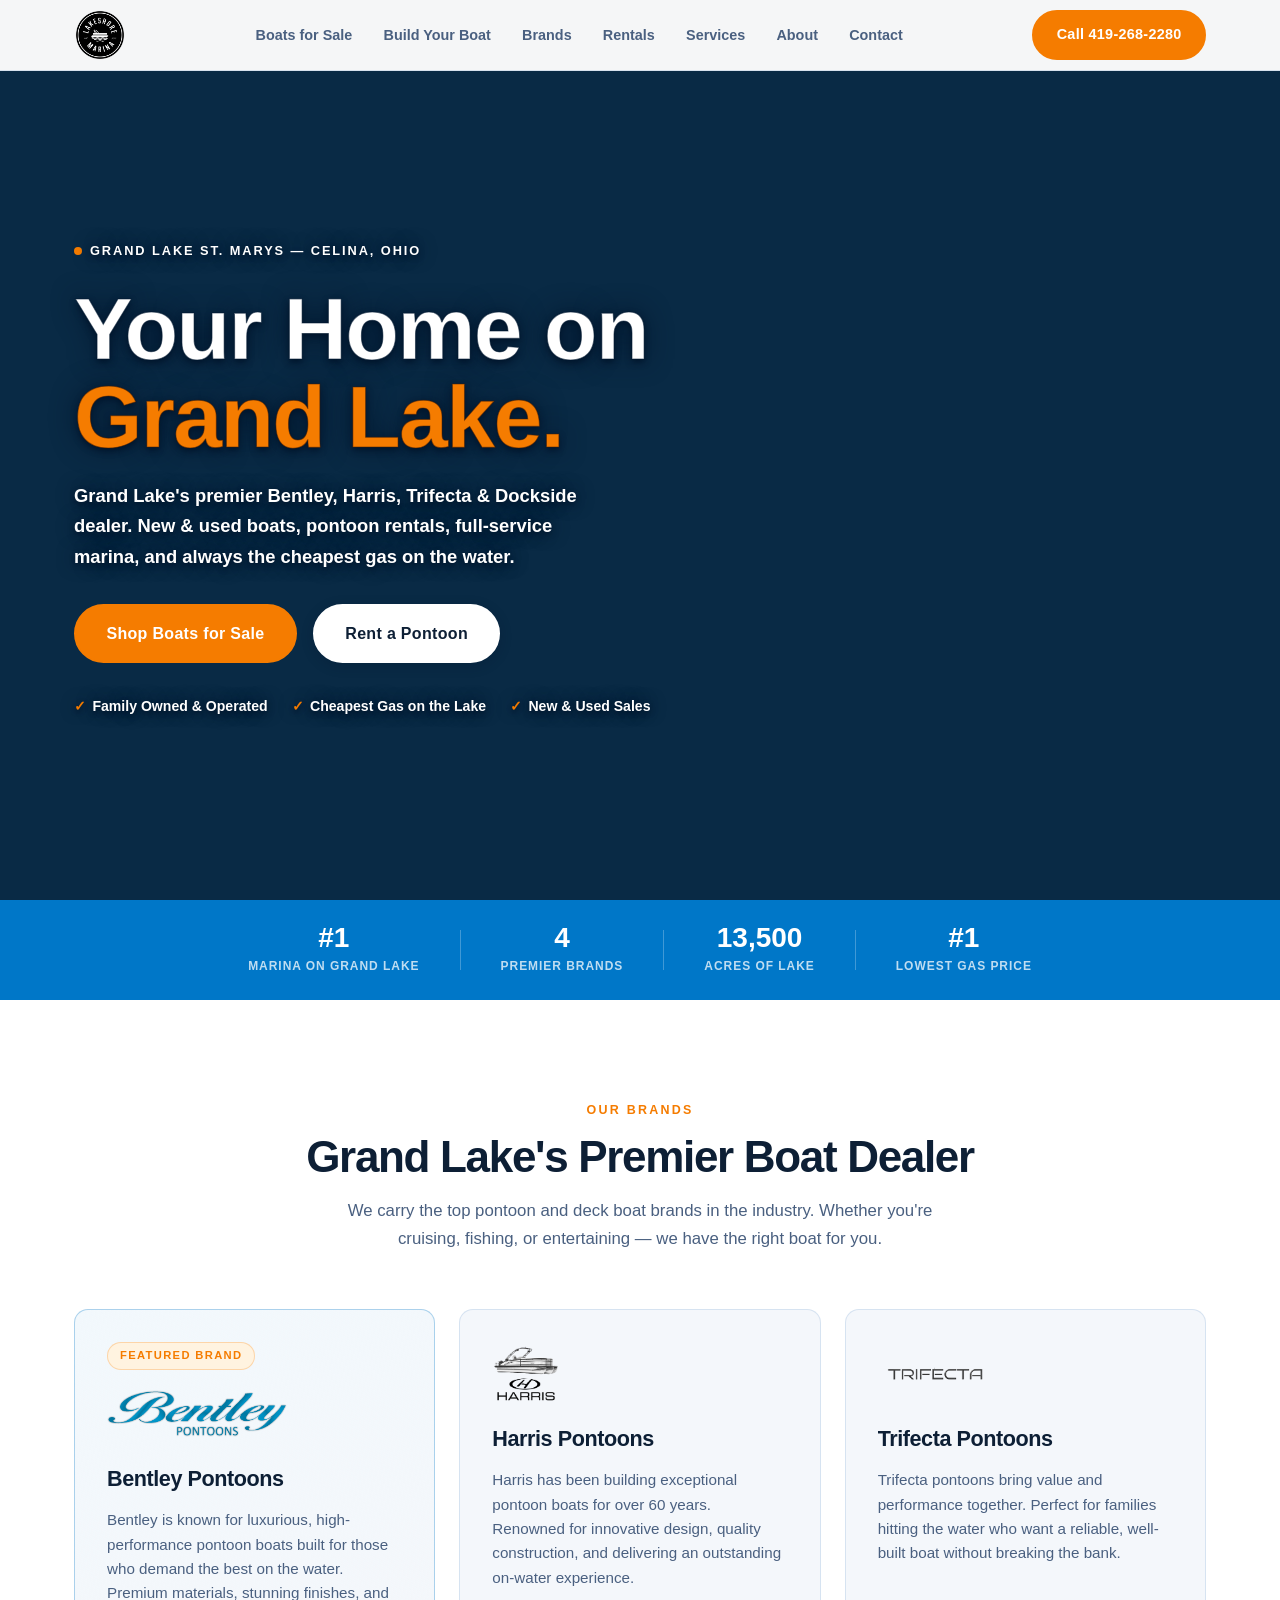
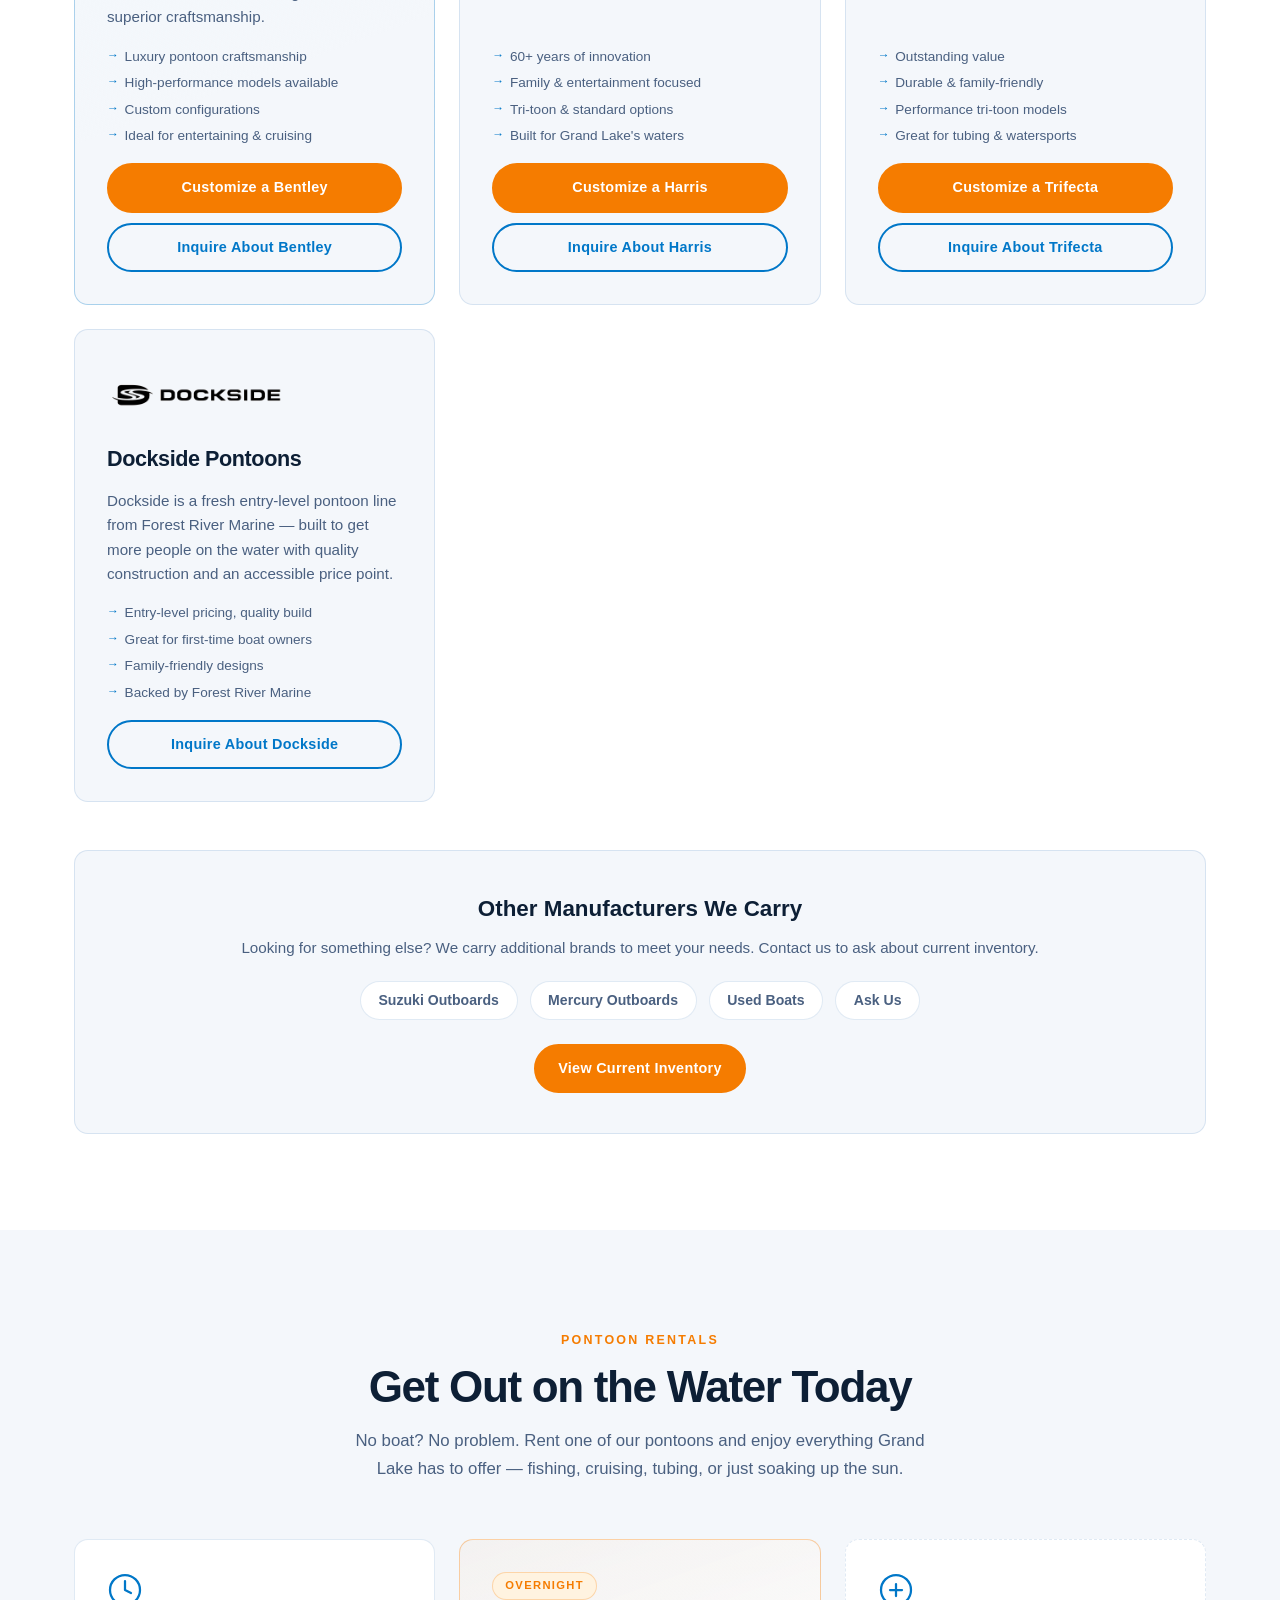
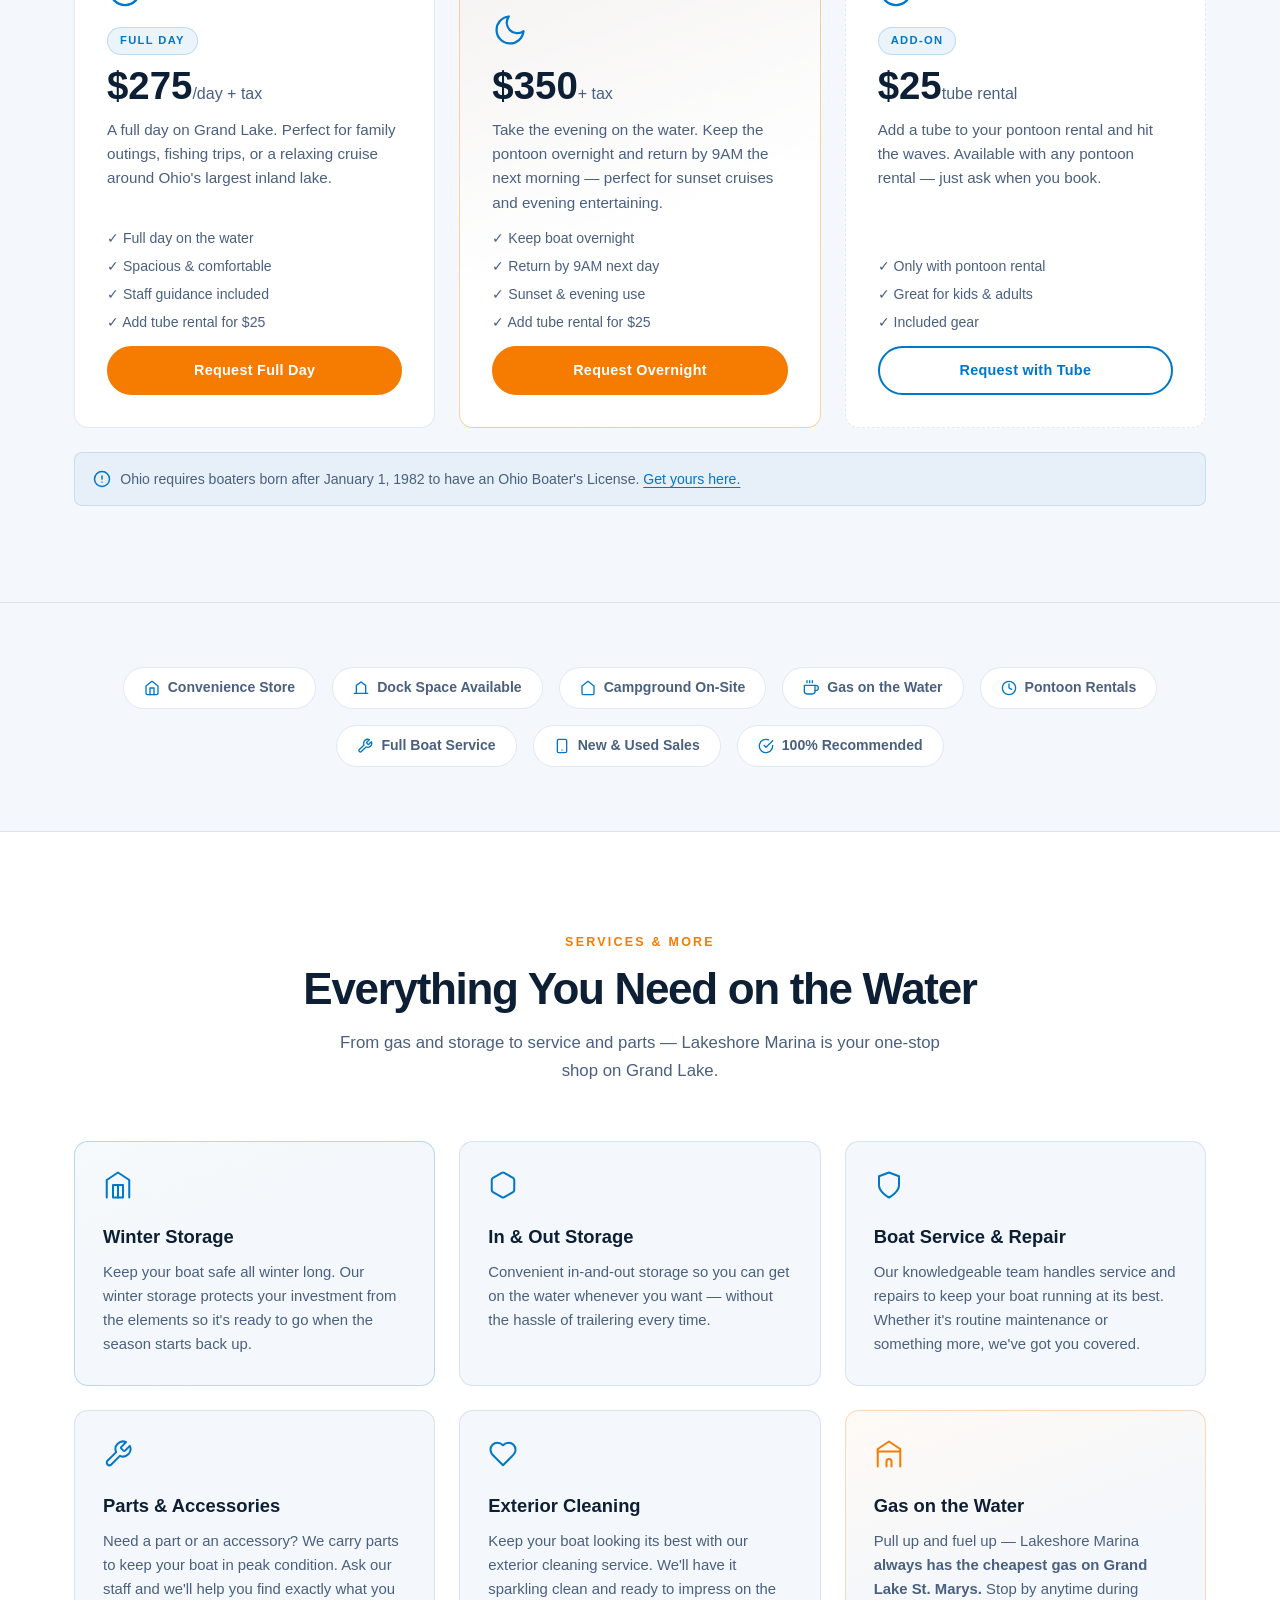
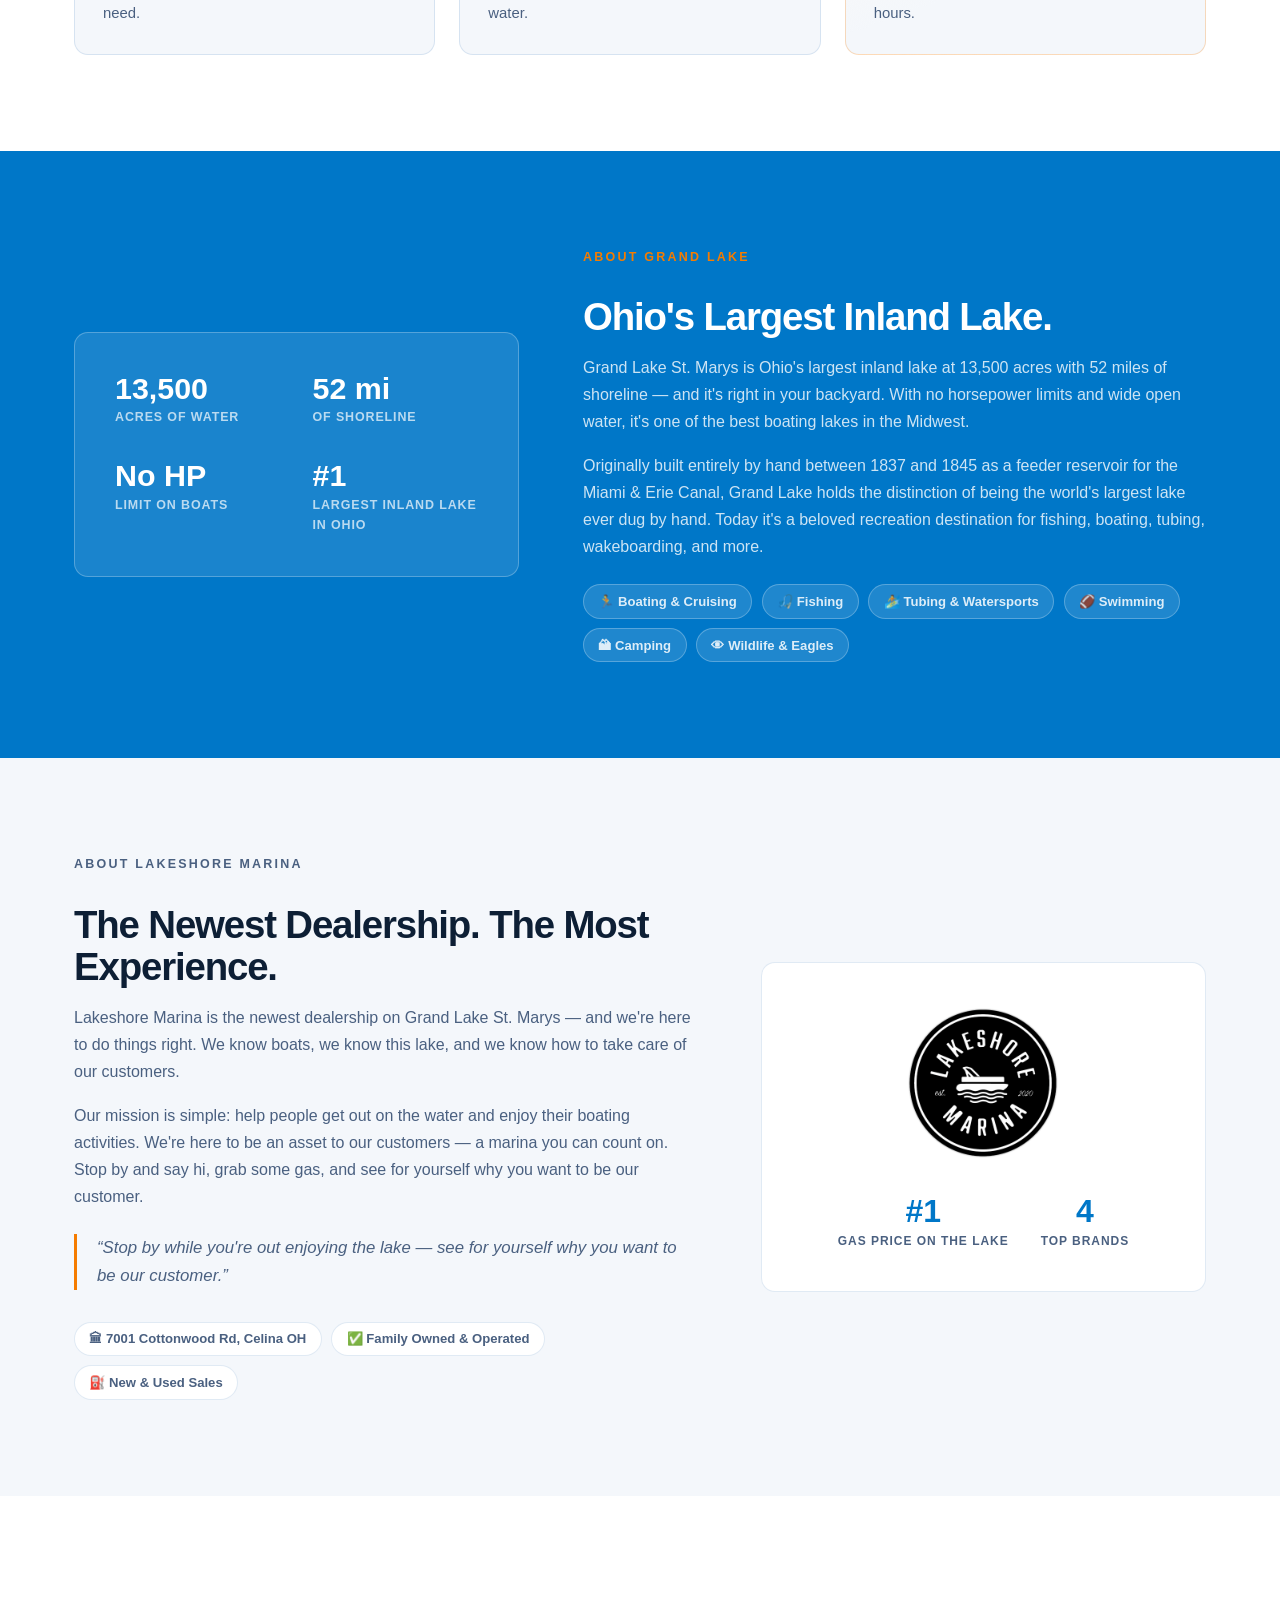
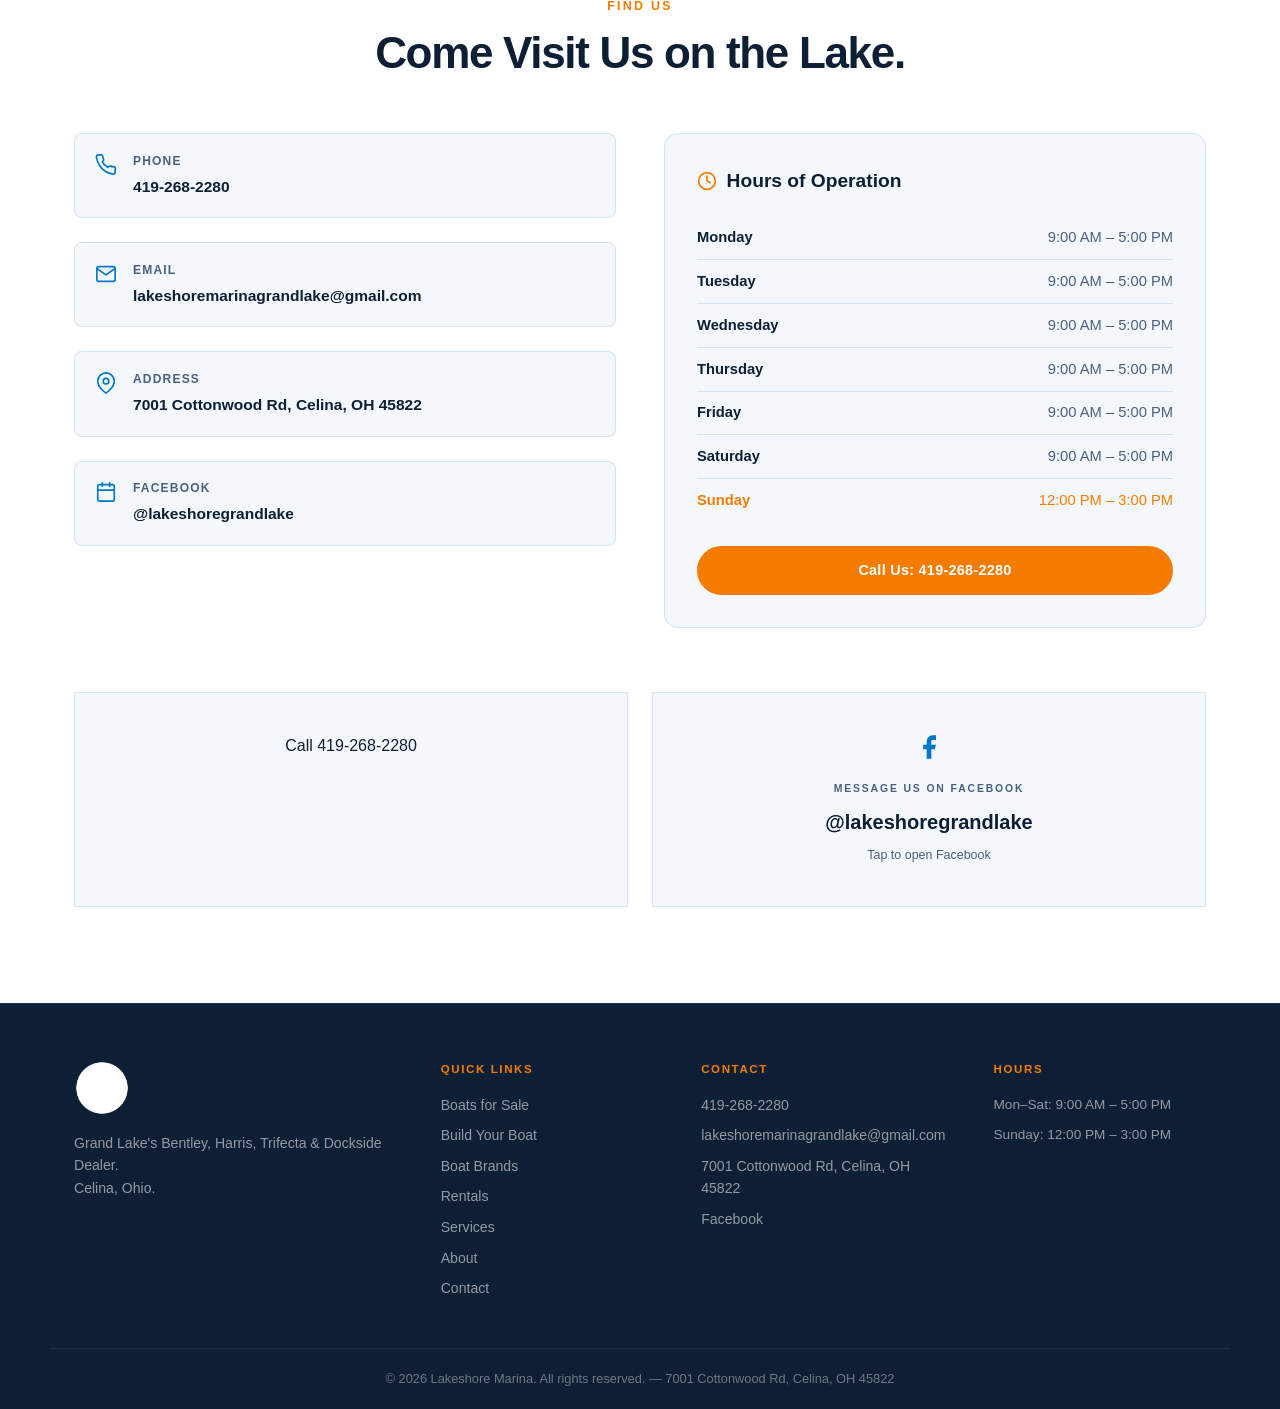
==== commit 634c9541: "Add manager website settings editor" ====
--- a/index.html
+++ b/index.html
@@ -50,6 +50,11 @@
   </header>
 
   <main>
+    <aside class="site-announcement" id="site-announcement" hidden>
+      <div class="container">
+        <p id="site-announcement-text"></p>
+      </div>
+    </aside>
 
     <!-- HERO -->
     <section class="hero" id="hero">
@@ -75,7 +80,7 @@
           Your Home on<br>
           <span class="hero-accent">Grand Lake.</span>
         </h1>
-        <p class="hero-sub">Grand Lake's premier Bentley, Harris, Trifecta &amp; Dockside dealer. New &amp; used boats, pontoon rentals, full-service marina, and always the cheapest gas on the water.</p>
+        <p class="hero-sub" data-site-setting="homepage.hero_description">Grand Lake's premier Bentley, Harris, Trifecta &amp; Dockside dealer. New &amp; used boats, pontoon rentals, full-service marina, and always the cheapest gas on the water.</p>
         <div class="hero-ctas">
           <a href="inventory.html" class="btn btn-primary btn-lg">Shop Boats for Sale</a>
           <a href="#rentals" class="btn btn-ghost btn-lg">Rent a Pontoon</a>
@@ -215,8 +220,8 @@
       <div class="container">
         <div class="section-header">
           <p class="section-eyebrow">Pontoon Rentals</p>
-          <h2>Get Out on the Water Today</h2>
-          <p class="section-sub">No boat? No problem. Rent one of our pontoons and enjoy everything Grand Lake has to offer — fishing, cruising, tubing, or just soaking up the sun.</p>
+          <h2 data-site-setting="homepage.rentals_heading">Get Out on the Water Today</h2>
+          <p class="section-sub" data-site-setting="homepage.rentals_description">No boat? No problem. Rent one of our pontoons and enjoy everything Grand Lake has to offer — fishing, cruising, tubing, or just soaking up the sun.</p>
         </div>
         <div class="rentals-grid">
           <div class="rental-card">
@@ -224,7 +229,7 @@
               <svg width="36" height="36" viewBox="0 0 24 24" fill="none" stroke="currentColor" stroke-width="1.5" stroke-linecap="round" stroke-linejoin="round"><circle cx="12" cy="12" r="10"/><polyline points="12 6 12 12 16 14"/></svg>
             </div>
             <div class="rental-badge">Full Day</div>
-            <div class="rental-price">$275<span>/day + tax</span></div>
+            <div class="rental-price"><span class="rental-price-value" data-site-setting="rentals.full_day_price">$275</span><span>/day + tax</span></div>
             <p>A full day on Grand Lake. Perfect for family outings, fishing trips, or a relaxing cruise around Ohio's largest inland lake.</p>
             <ul class="rental-features">
               <li>&#10003; Full day on the water</li>
@@ -239,7 +244,7 @@
             <div class="rental-icon">
               <svg width="36" height="36" viewBox="0 0 24 24" fill="none" stroke="currentColor" stroke-width="1.5" stroke-linecap="round" stroke-linejoin="round"><path d="M21 12.79A9 9 0 1 1 11.21 3 7 7 0 0 0 21 12.79z"/></svg>
             </div>
-            <div class="rental-price">$350<span>+ tax</span></div>
+            <div class="rental-price"><span class="rental-price-value" data-site-setting="rentals.overnight_price">$350</span><span>+ tax</span></div>
             <p>Take the evening on the water. Keep the pontoon overnight and return by 9AM the next morning — perfect for sunset cruises and evening entertaining.</p>
             <ul class="rental-features">
               <li>&#10003; Keep boat overnight</li>
@@ -254,7 +259,7 @@
               <svg width="36" height="36" viewBox="0 0 24 24" fill="none" stroke="currentColor" stroke-width="1.5" stroke-linecap="round" stroke-linejoin="round"><circle cx="12" cy="12" r="10"/><line x1="12" y1="8" x2="12" y2="16"/><line x1="8" y1="12" x2="16" y2="12"/></svg>
             </div>
             <div class="rental-badge">Add-On</div>
-            <div class="rental-price">$25<span>tube rental</span></div>
+            <div class="rental-price"><span class="rental-price-value" data-site-setting="rentals.tube_price">$25</span><span>tube rental</span></div>
             <p>Add a tube to your pontoon rental and hit the waves. Available with any pontoon rental — just ask when you book.</p>
             <ul class="rental-features">
               <li>&#10003; Only with pontoon rental</li>
@@ -416,9 +421,9 @@
         <div class="about-layout">
           <div class="about-text">
             <p class="section-eyebrow">About Lakeshore Marina</p>
-            <h2>The Newest Dealership. The Most Experience.</h2>
-            <p>Lakeshore Marina is the newest dealership on Grand Lake St. Marys — and we're here to do things right. We know boats, we know this lake, and we know how to take care of our customers.</p>
-            <p>Our mission is simple: help people get out on the water and enjoy their boating activities. We're here to be an asset to our customers — a marina you can count on. Stop by and say hi, grab some gas, and see for yourself why you want to be our customer.</p>
+            <h2 data-site-setting="homepage.about_heading">The Newest Dealership. The Most Experience.</h2>
+            <p data-site-setting="homepage.about_paragraph_one">Lakeshore Marina is the newest dealership on Grand Lake St. Marys — and we're here to do things right. We know boats, we know this lake, and we know how to take care of our customers.</p>
+            <p data-site-setting="homepage.about_paragraph_two">Our mission is simple: help people get out on the water and enjoy their boating activities. We're here to be an asset to our customers — a marina you can count on. Stop by and say hi, grab some gas, and see for yourself why you want to be our customer.</p>
             <blockquote class="about-quote">
               &ldquo;Stop by while you're out enjoying the lake — see for yourself why you want to be our customer.&rdquo;
             </blockquote>
@@ -617,5 +622,7 @@
       });
     }
   </script>
+  <!-- Kenect customer texting widget -->
+  <script async src="https://resource.kenect.com/api/v1/widget/client-data/H3OdAKeQLEzrWjeyfZGbTZ" type="text/javascript"></script>
 </body>
 </html>
--- a/style.css
+++ b/style.css
@@ -518,10 +518,27 @@
   color: var(--text);
   line-height: 1;
 }
+.rental-price .rental-price-value {
+  font-size: inherit;
+  font-weight: inherit;
+  color: inherit;
+}
 .rental-price span {
   font-size: 1rem;
   font-weight: 500;
   color: var(--text-muted);
+}
+.site-announcement {
+  background: var(--orange);
+  color: #fff;
+  text-align: center;
+  padding: 0.85rem 1rem;
+  border-bottom: 1px solid rgba(255,255,255,0.25);
+}
+.site-announcement p {
+  margin: 0;
+  font-weight: 800;
+  line-height: 1.45;
 }
 .rental-card p { color: var(--text-muted); font-size: 0.95rem; line-height: 1.6; flex: 1; }
 .rental-features {
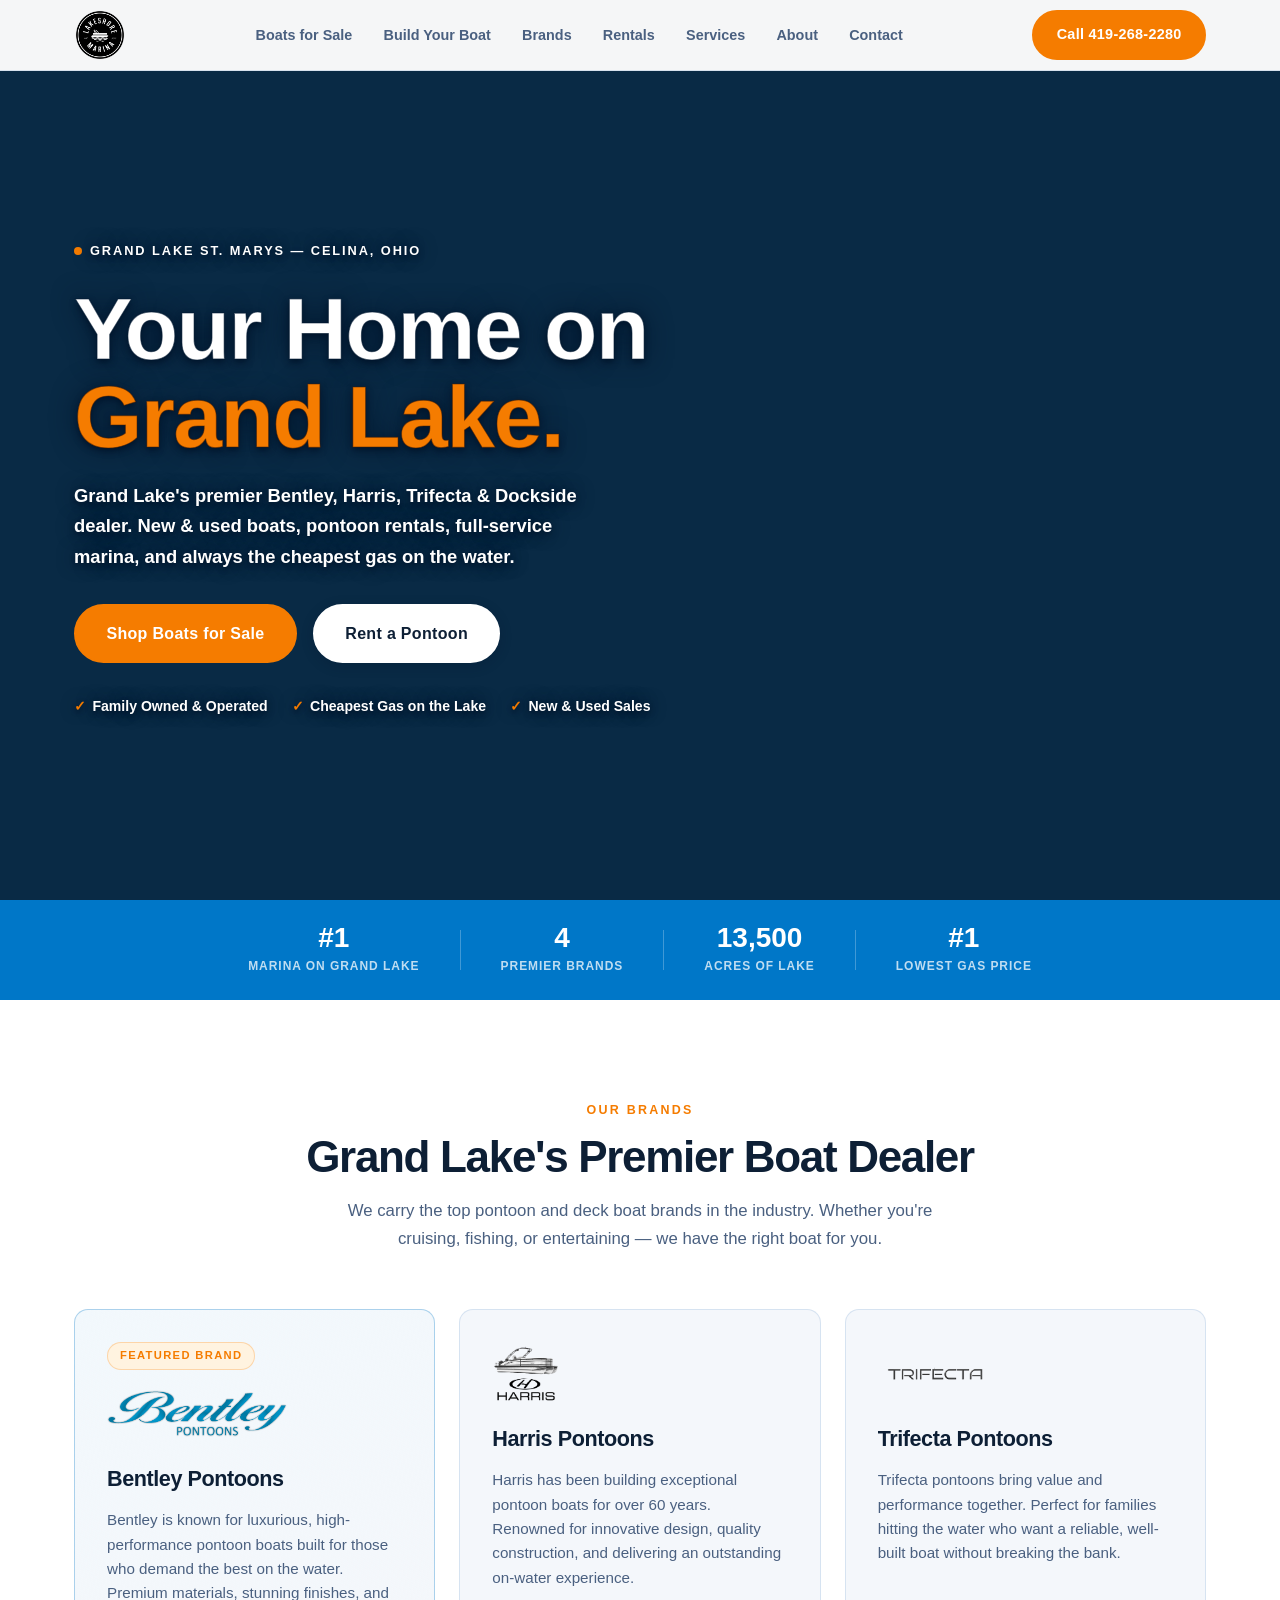
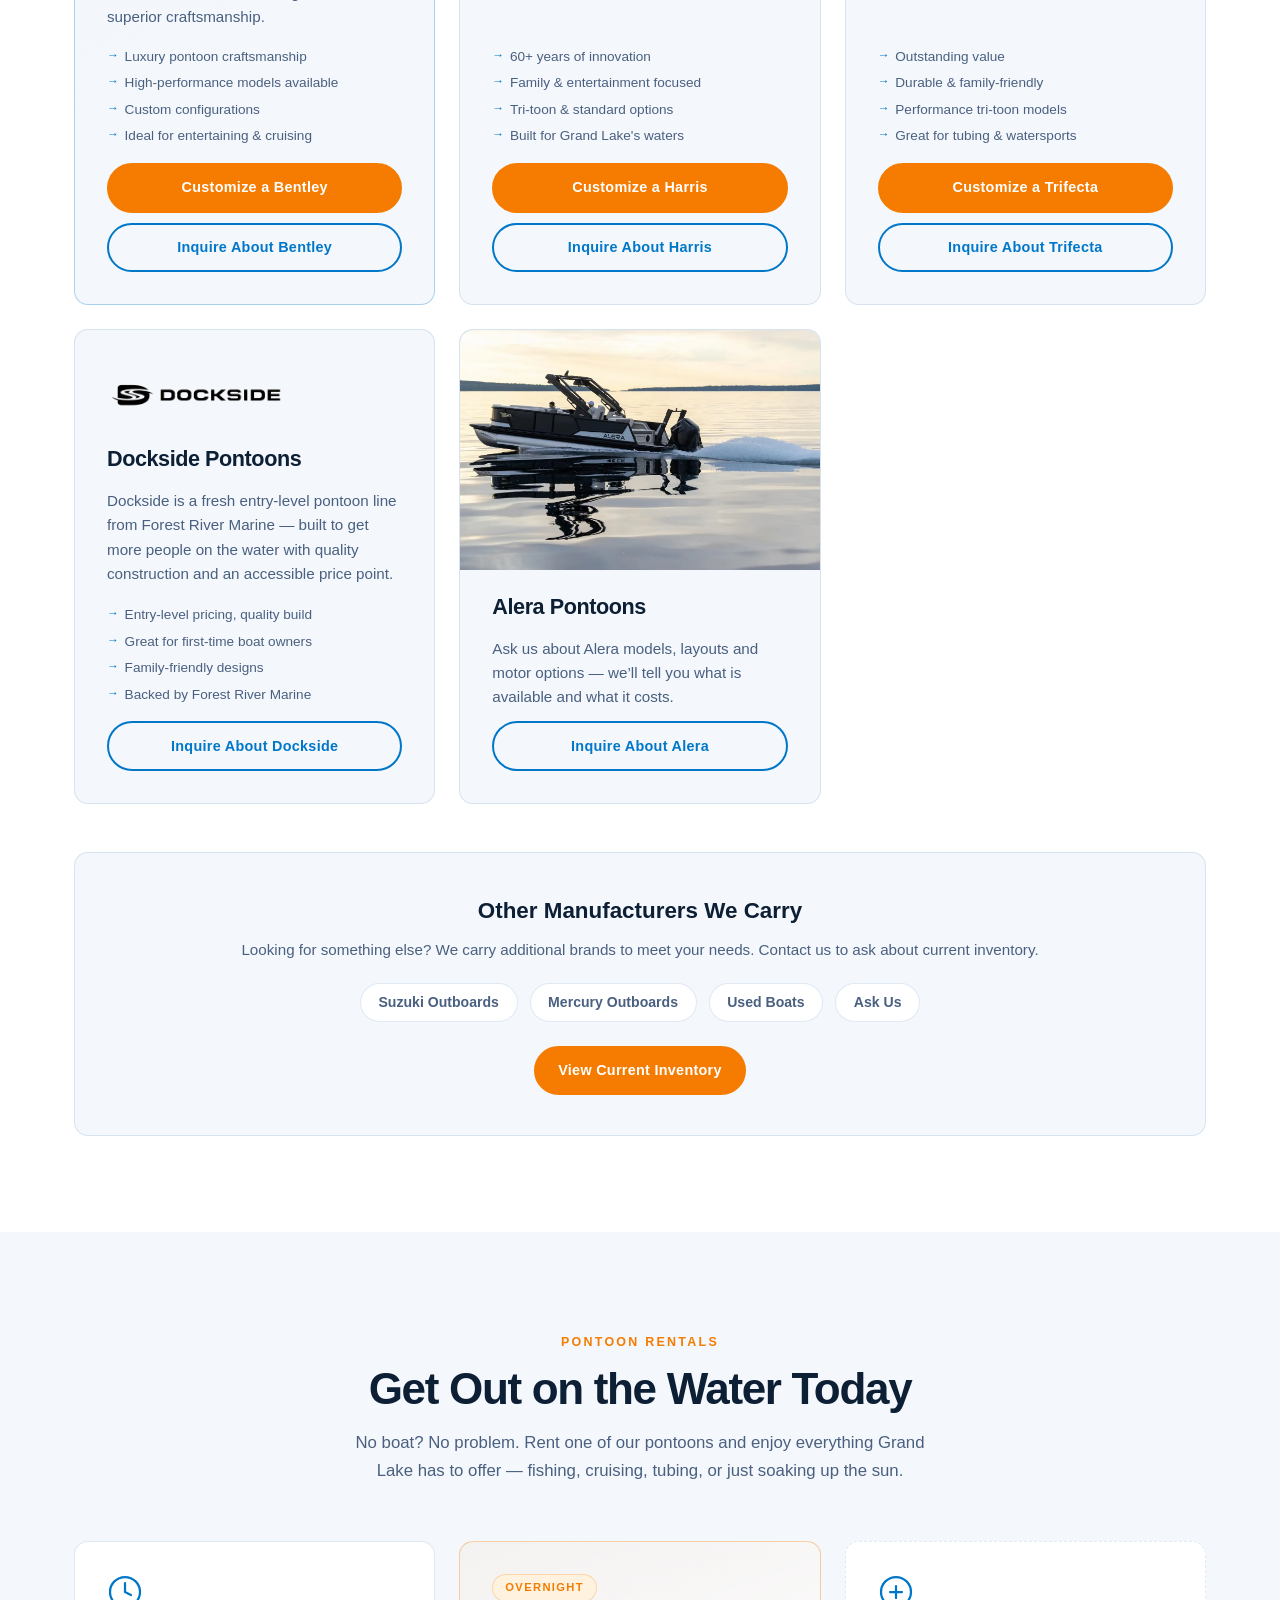
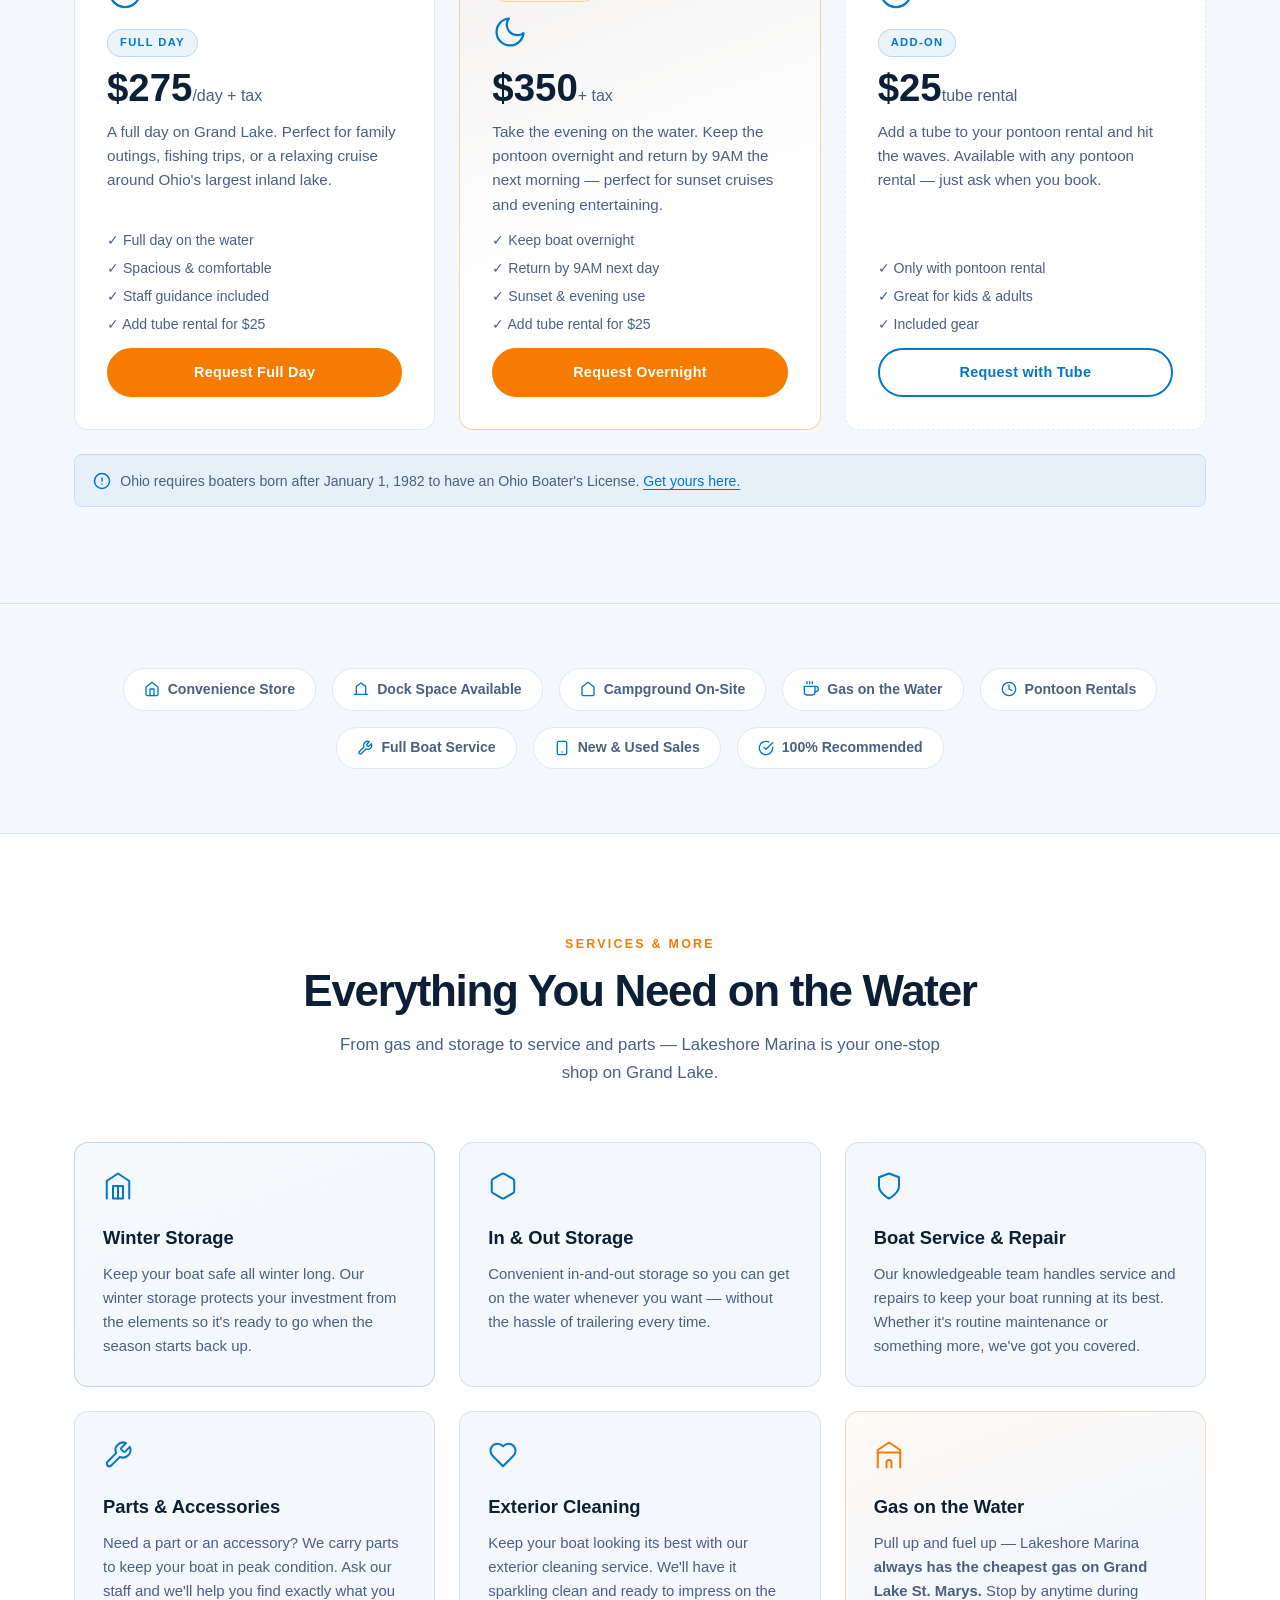
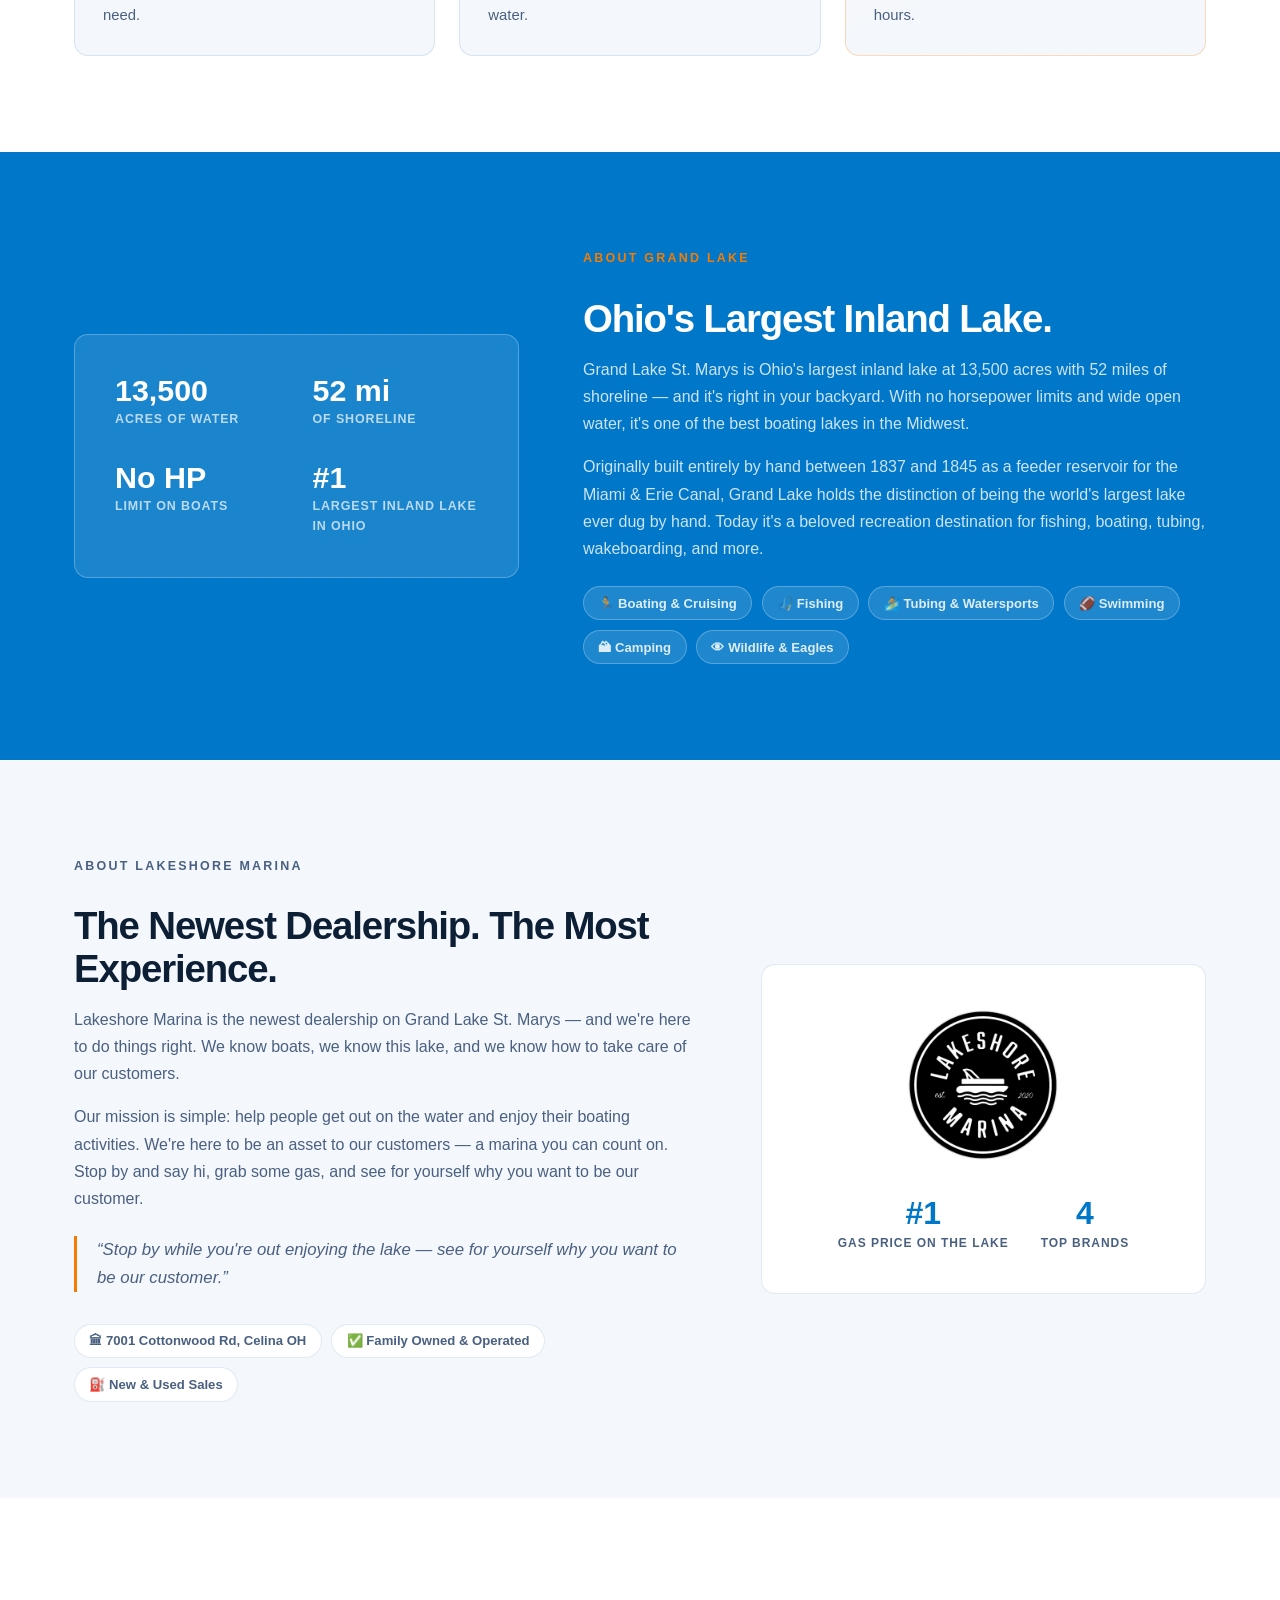
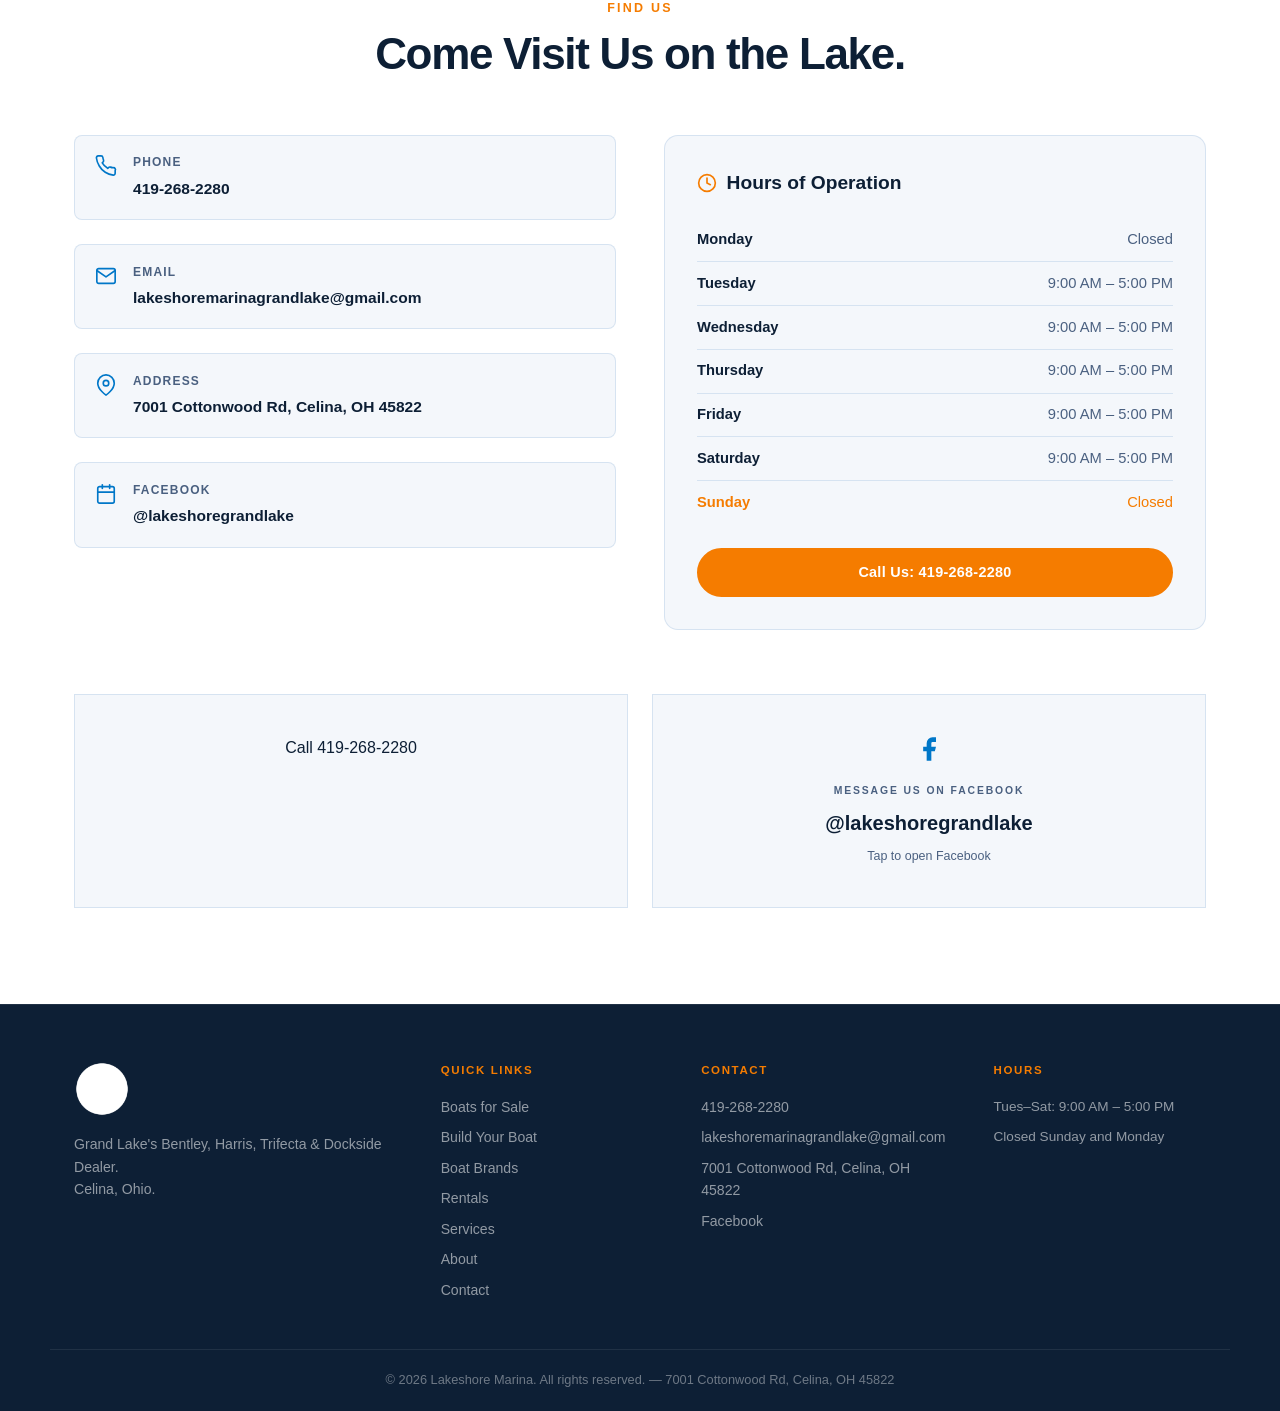
==== commit 61df1722: "Add Alera to the brands grid and the inquiry form Requested by the client. Adds an Alera brand card " ====
--- a/index.html
+++ b/index.html
@@ -198,6 +198,33 @@
             <a href="boat-inquiry.html#brand=Dockside" class="btn btn-outline btn-full">Inquire About Dockside</a>
           </div>
 
+          <!--
+            ALERA — a photo-led card.
+
+            The other brands lead with a supplied logo; no Alera logo file has
+            been provided, so this one leads with the boat. That works here
+            because the ALERA wordmark is legible on the hull, so the card
+            still carries the brand mark.
+
+            Replace the photo band with a .brand-logo-wrap to match the others
+            the moment a logo arrives.
+          -->
+          <div class="brand-card brand-card--photo">
+            <div class="brand-photo-wrap">
+              <picture>
+                <source srcset="images/alera-running.webp" type="image/webp" />
+                <img src="images/alera-running.jpg"
+                     alt="An Alera pontoon under way at sunset on Grand Lake"
+                     width="1400" height="933" loading="lazy" />
+              </picture>
+            </div>
+            <h3>Alera Pontoons</h3>
+            <p>Ask us about Alera models, layouts and motor options &mdash; we&rsquo;ll tell you what is available and what it costs.</p>
+            <div class="brand-card-actions">
+              <a href="boat-inquiry.html#brand=Alera" class="btn btn-outline btn-full">Inquire About Alera</a>
+            </div>
+          </div>
+
         </div>
 
         <!-- Other Manufacturers -->
--- a/style.css
+++ b/style.css
@@ -403,6 +403,34 @@
   object-fit: contain;
   object-position: left center;
 }
+/*
+ * Photo-led brand card.
+ *
+ * For a brand supplied as a photograph rather than a logo. The band is pulled
+ * out to the card's edges with negative margins so the image meets the border
+ * instead of floating inside the padding — a photo inset on all four sides
+ * reads as a placeholder, flush it reads as the card's subject.
+ *
+ * Fixed 3:2 band rather than the image's own ratio, so this card's text starts
+ * on the same line as the logo-led cards beside it in the grid.
+ */
+.brand-photo-wrap {
+  margin: -2rem -2rem 0.5rem;
+  border-radius: var(--radius) var(--radius) 0 0;
+  overflow: hidden;
+  aspect-ratio: 3 / 2;
+  background: var(--border);
+}
+.brand-photo-wrap img {
+  width: 100%;
+  height: 100%;
+  object-fit: cover;
+  display: block;
+}
+/* The card lifts on hover; without this the image corners punch back through
+   the rounded border as square ones. */
+.brand-card--photo { overflow: hidden; }
+
 .brand-card h3 {
   font-family: var(--font-head);
   font-size: 1.35rem;
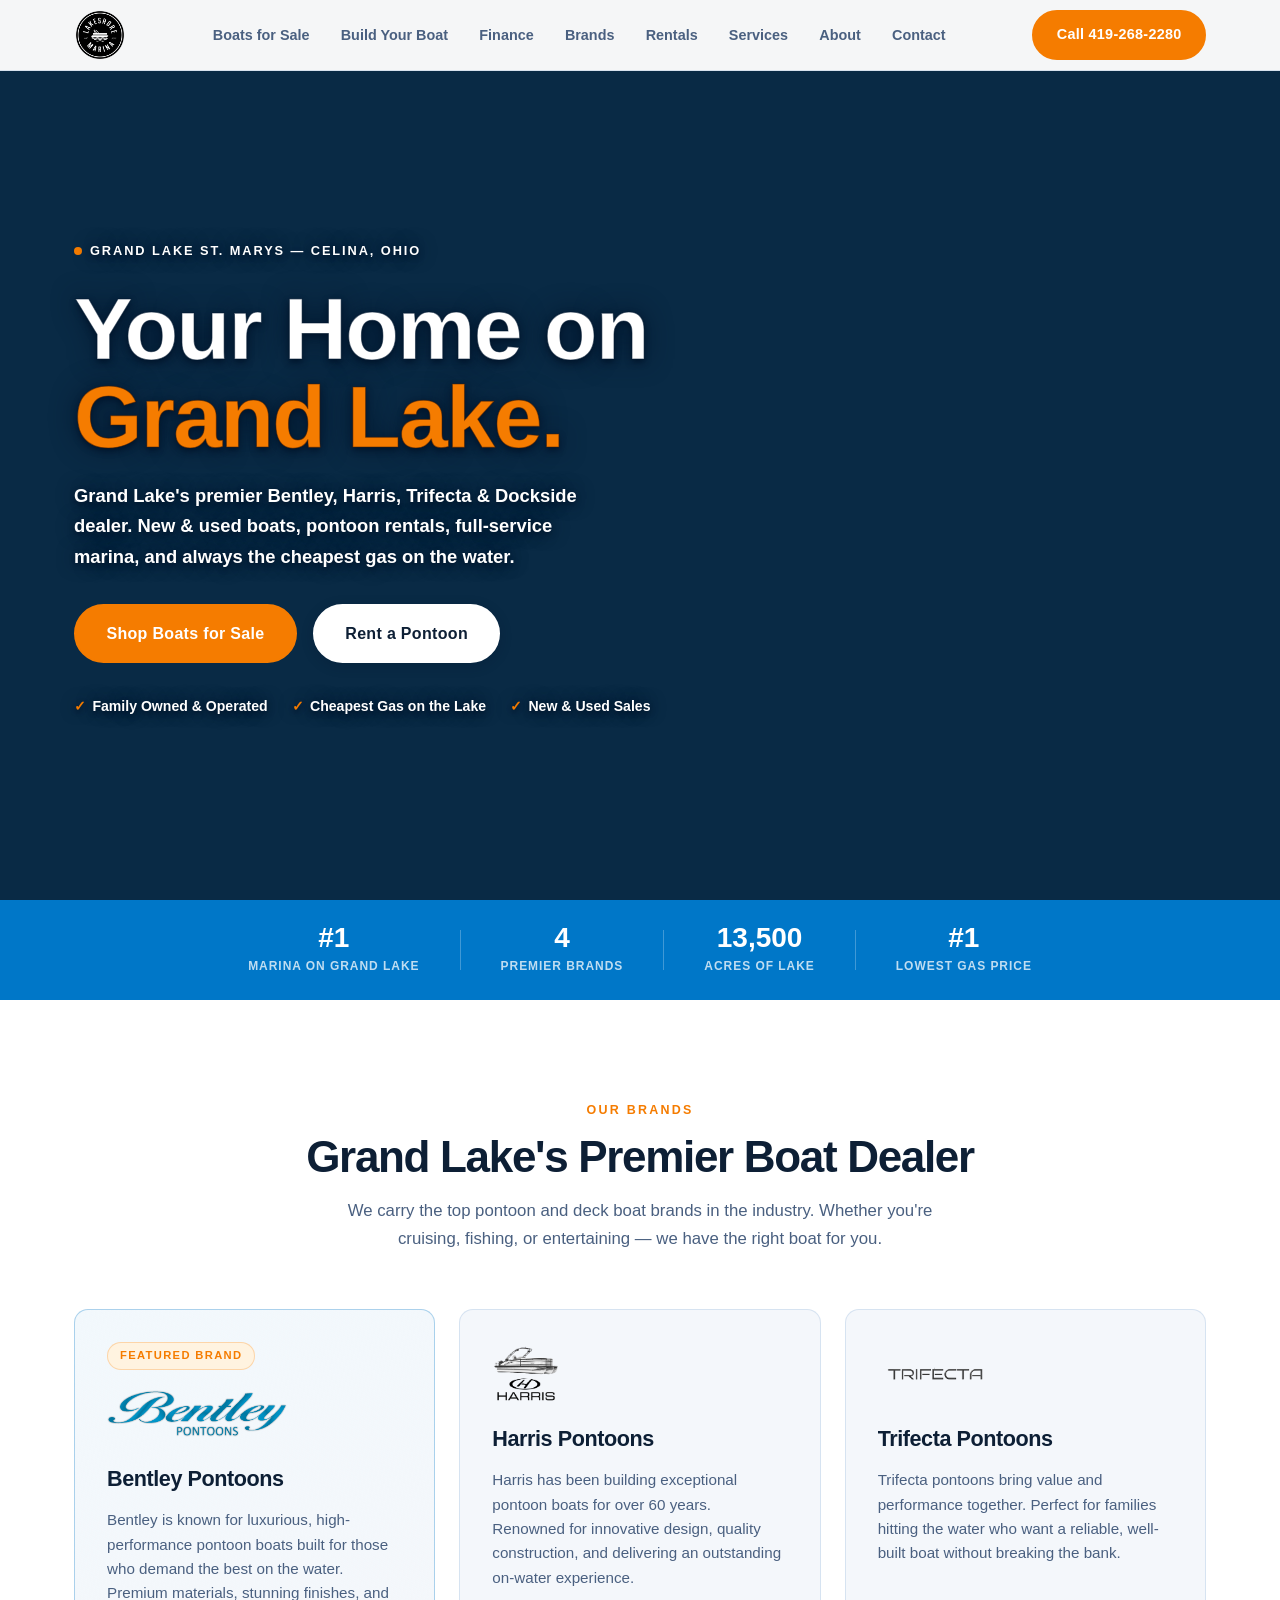
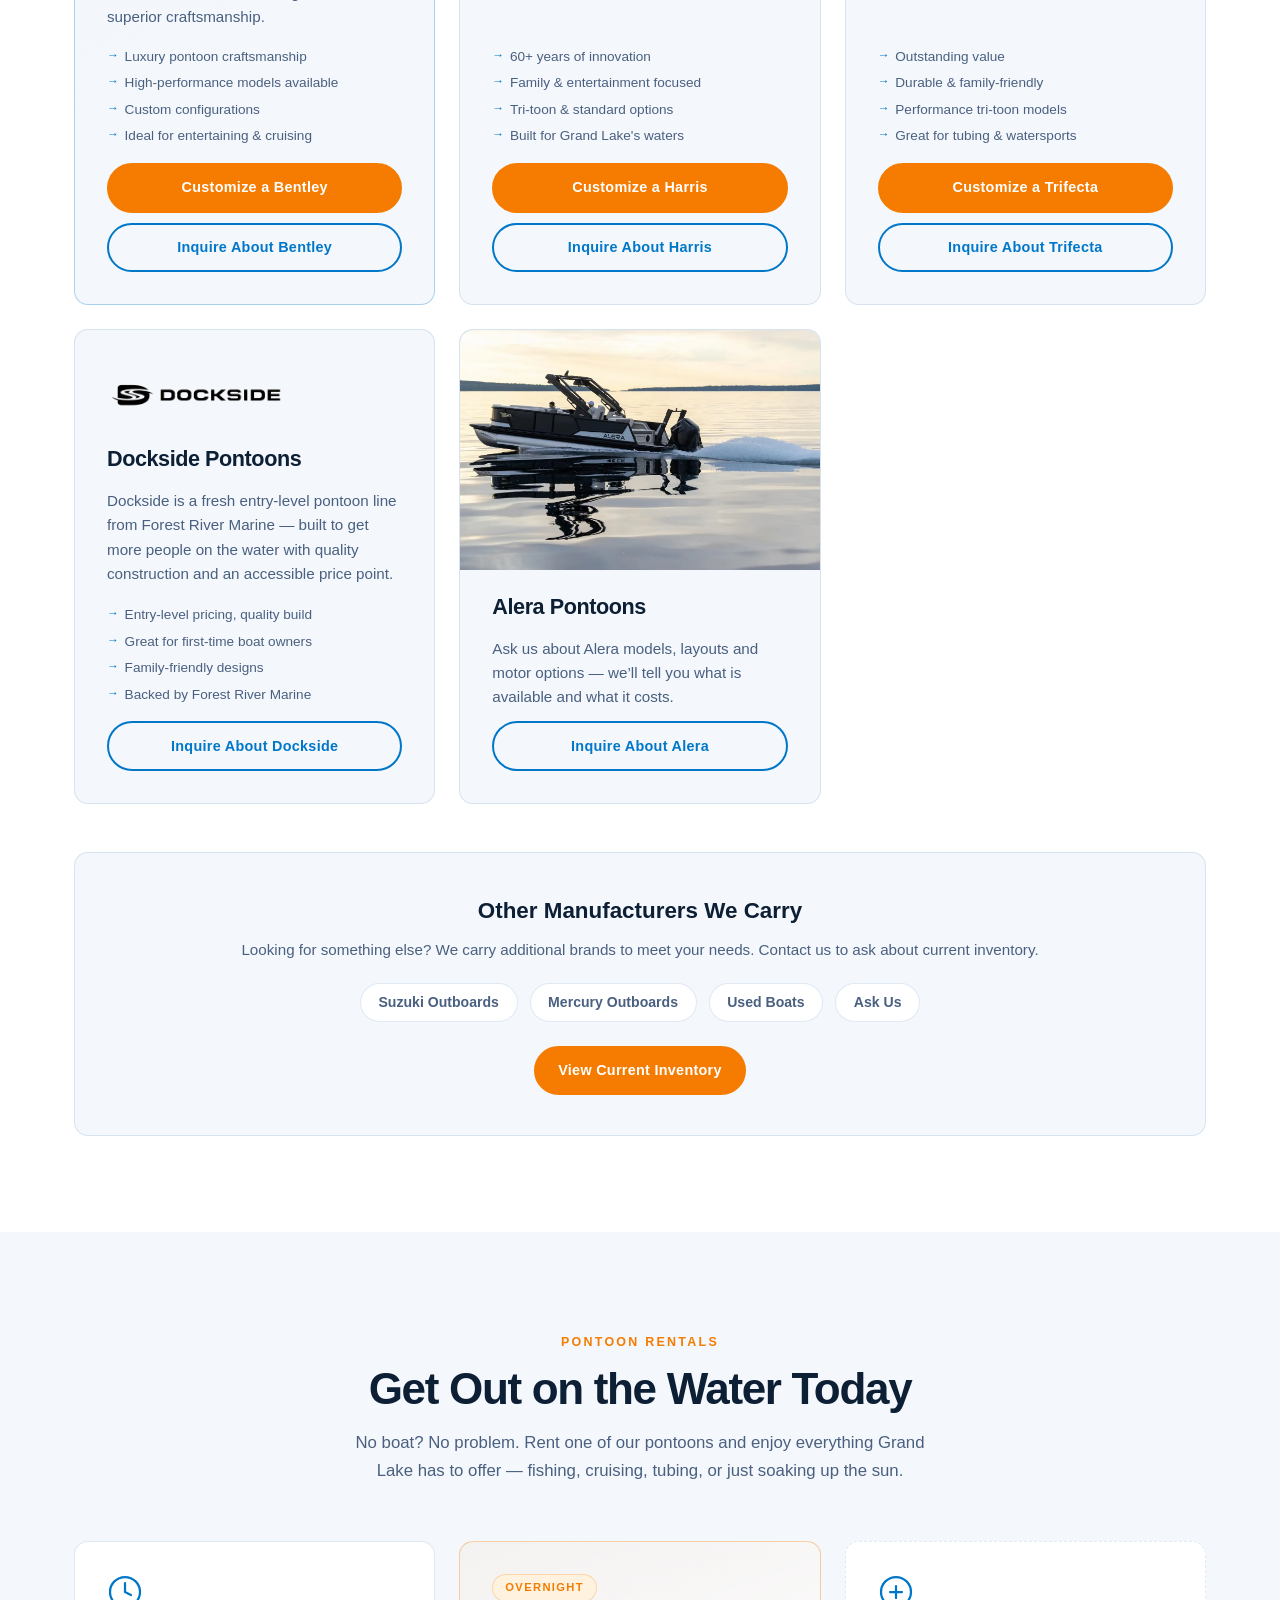
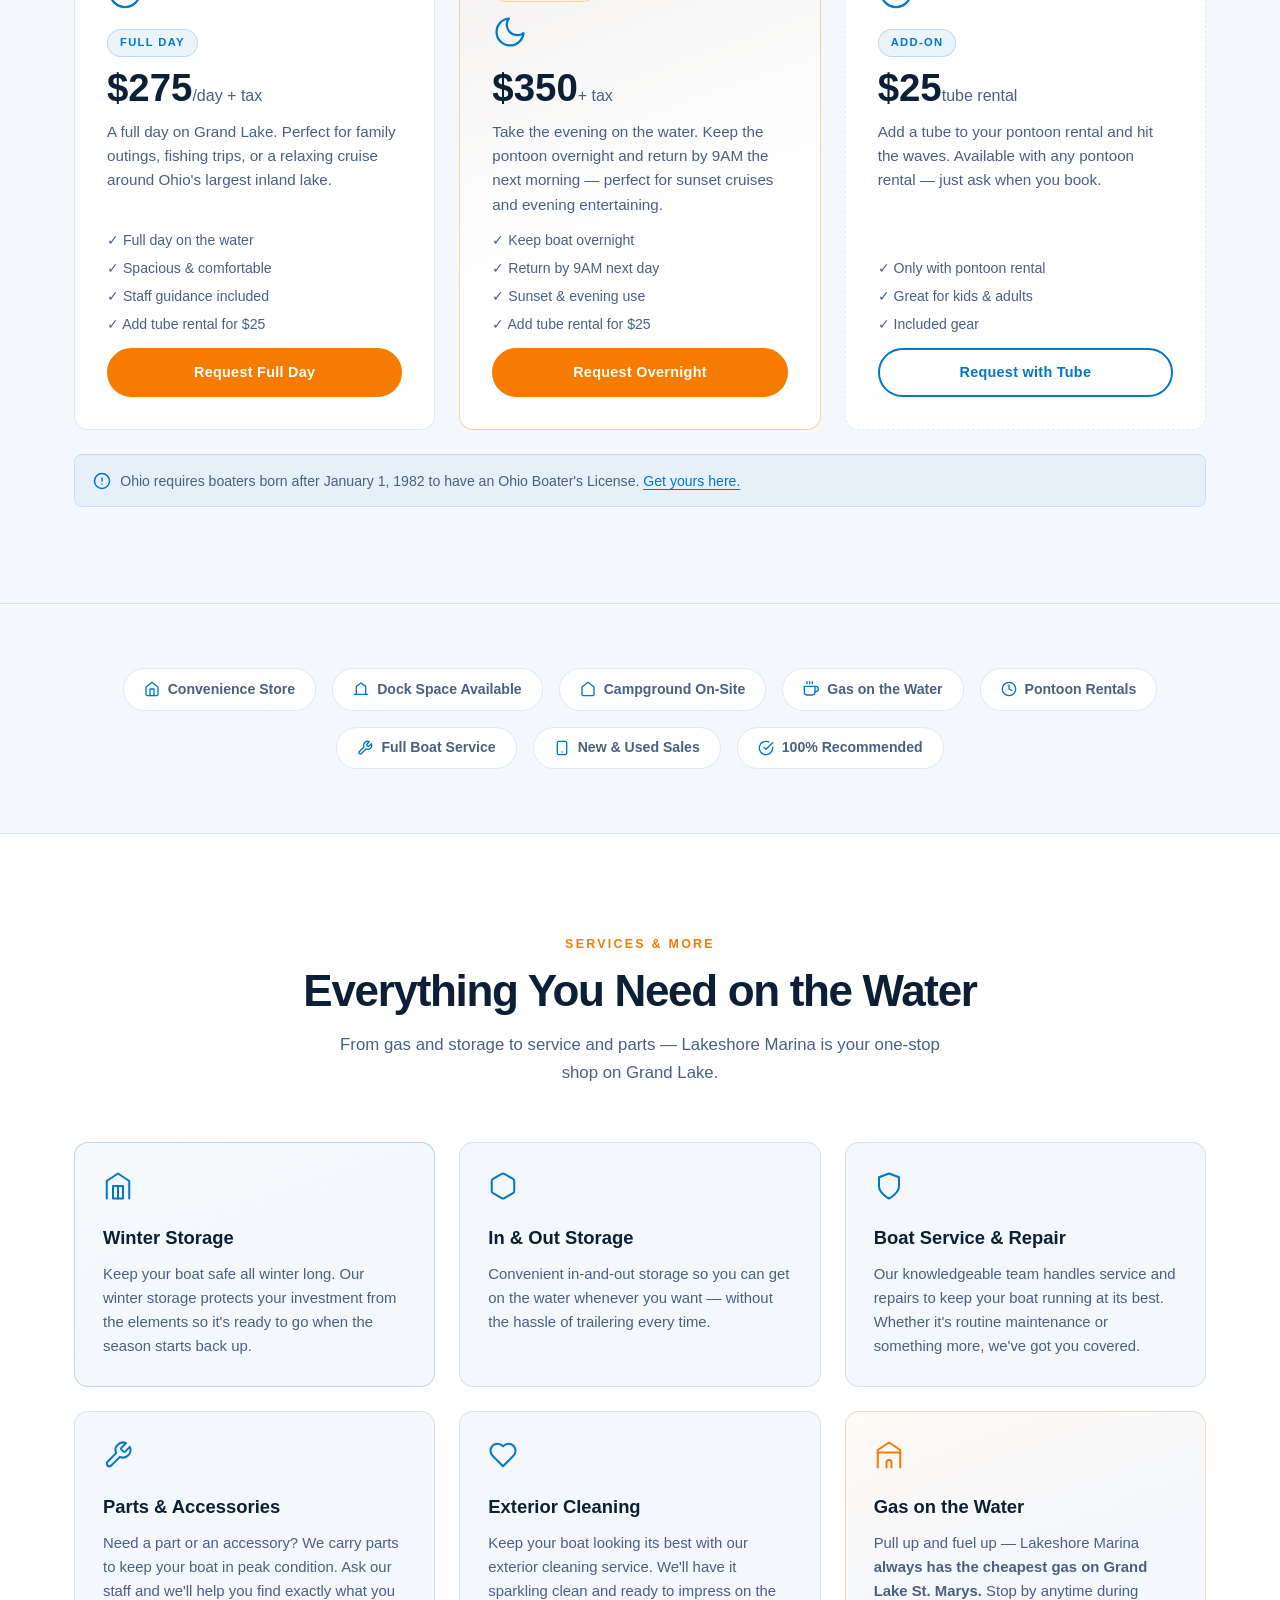
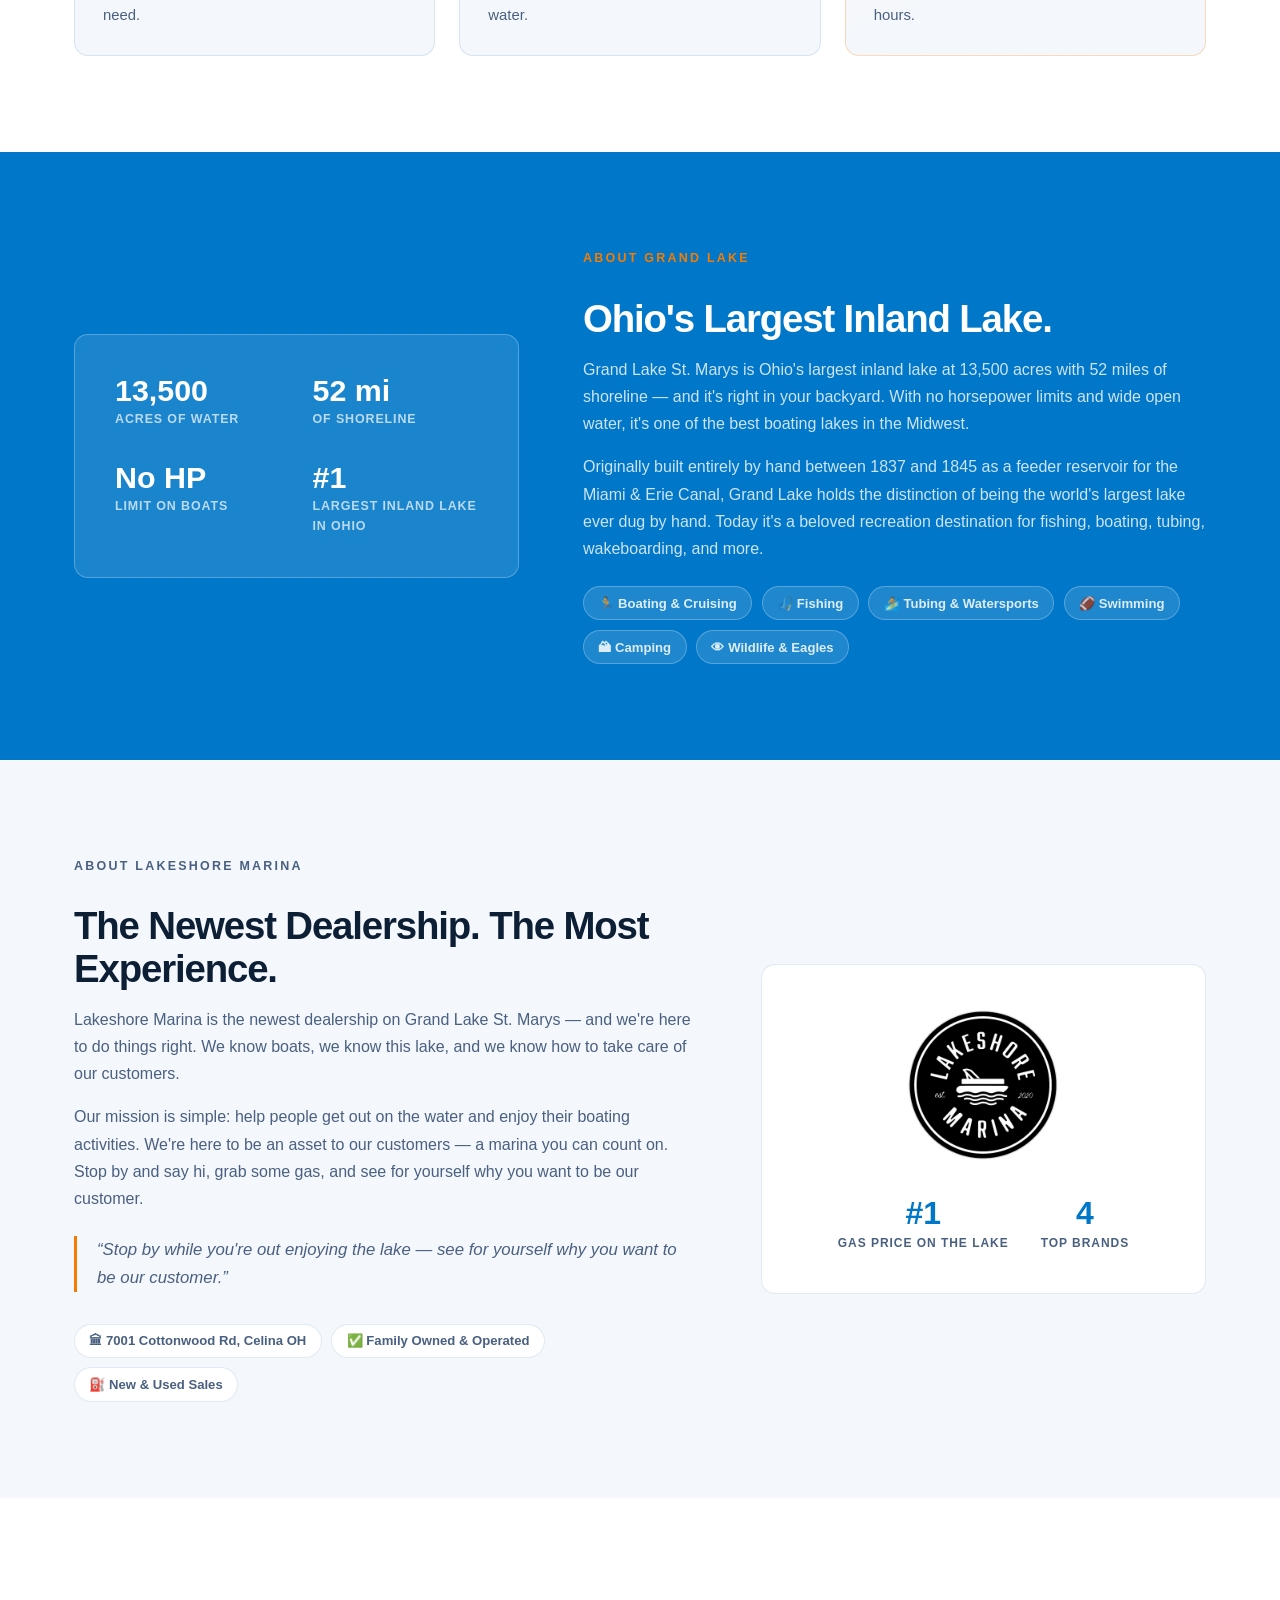
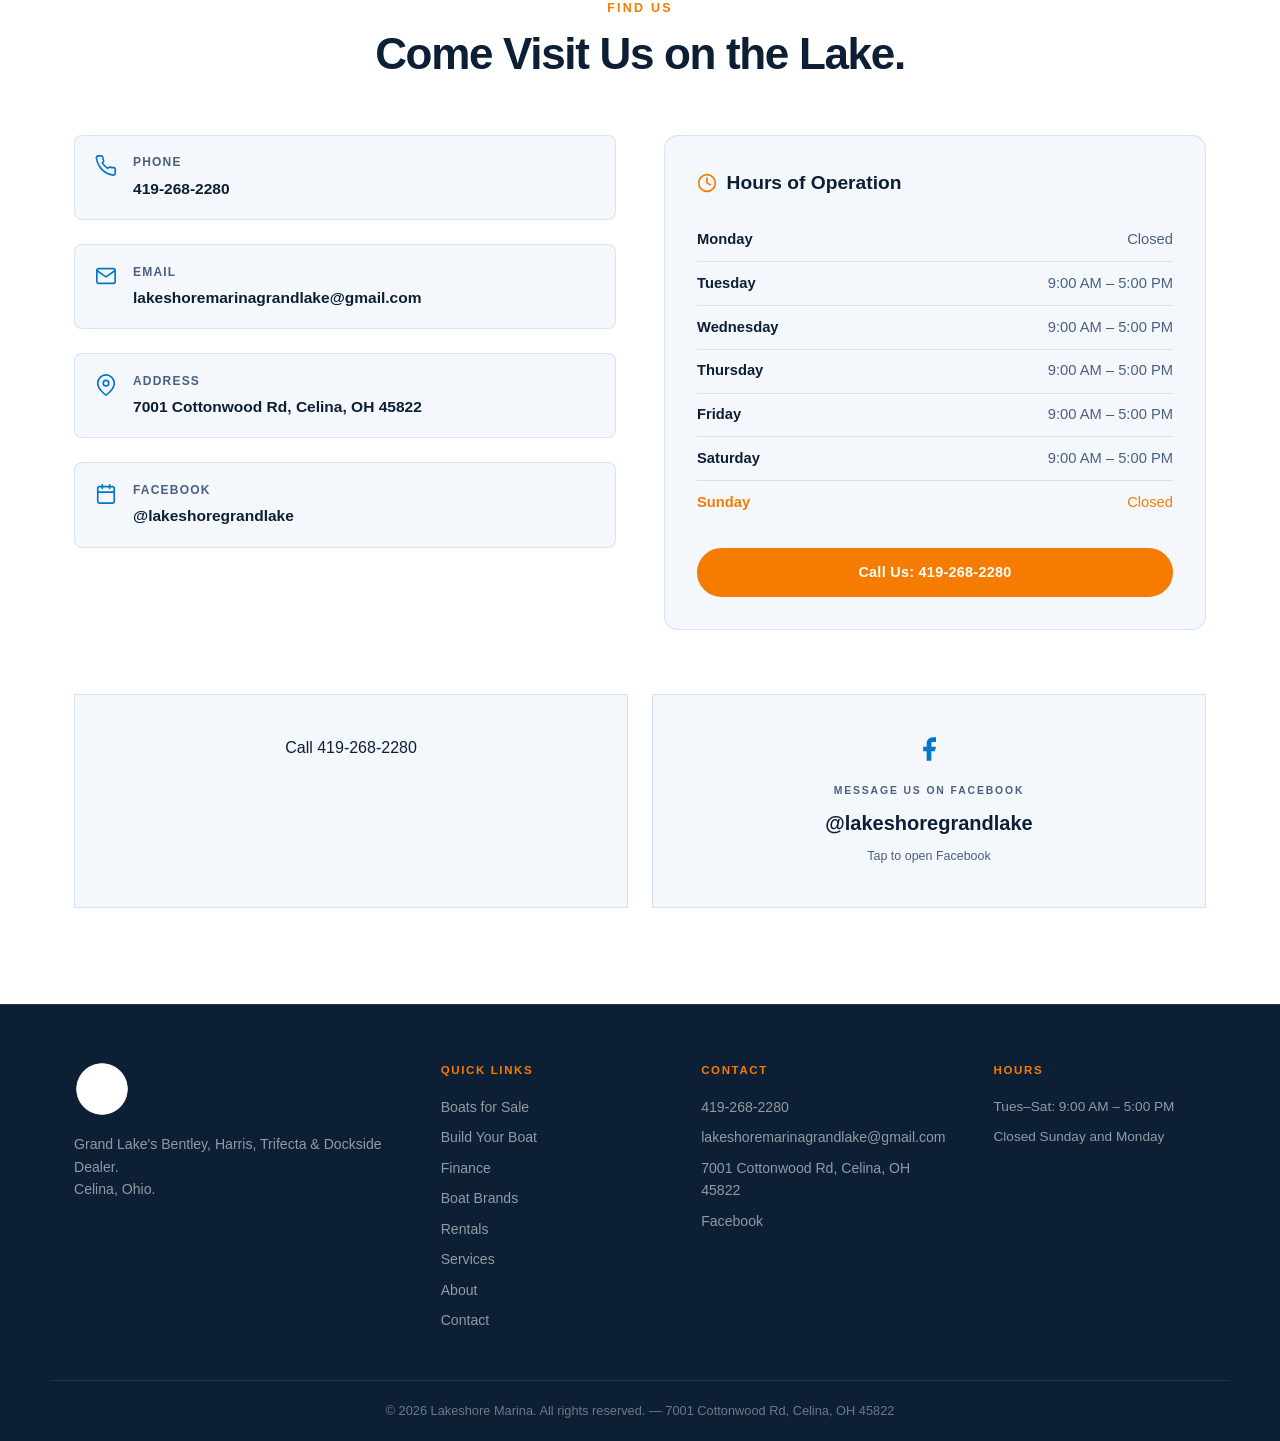
==== commit d245cedc: "Add a Finance tab linking to the CK Finance application Requested by the client. Adds Finance to the" ====
--- a/index.html
+++ b/index.html
@@ -21,6 +21,7 @@
         <ul role="list">
           <li><a href="inventory.html">Boats for Sale</a></li>
           <li><a href="build-your-boat.html">Build Your Boat</a></li>
+          <li><a href="https://gateway.appone.net/onlineapp/lakeshoremarina" target="_blank" rel="noopener noreferrer">Finance</a></li>
           <li><a href="#boats">Brands</a></li>
           <li><a href="#rentals">Rentals</a></li>
           <li><a href="#services">Services</a></li>
@@ -39,6 +40,7 @@
       <ul role="list">
         <li><a href="inventory.html">Boats for Sale</a></li>
         <li><a href="build-your-boat.html">Build Your Boat</a></li>
+        <li><a href="https://gateway.appone.net/onlineapp/lakeshoremarina" target="_blank" rel="noopener noreferrer">Finance</a></li>
         <li><a href="#boats">Brands</a></li>
         <li><a href="#rentals">Rentals</a></li>
         <li><a href="#services">Services</a></li>
@@ -603,6 +605,7 @@
         <ul role="list">
           <li><a href="inventory.html">Boats for Sale</a></li>
           <li><a href="build-your-boat.html">Build Your Boat</a></li>
+          <li><a href="https://gateway.appone.net/onlineapp/lakeshoremarina" target="_blank" rel="noopener noreferrer">Finance</a></li>
           <li><a href="#boats">Boat Brands</a></li>
           <li><a href="#rentals">Rentals</a></li>
           <li><a href="#services">Services</a></li>
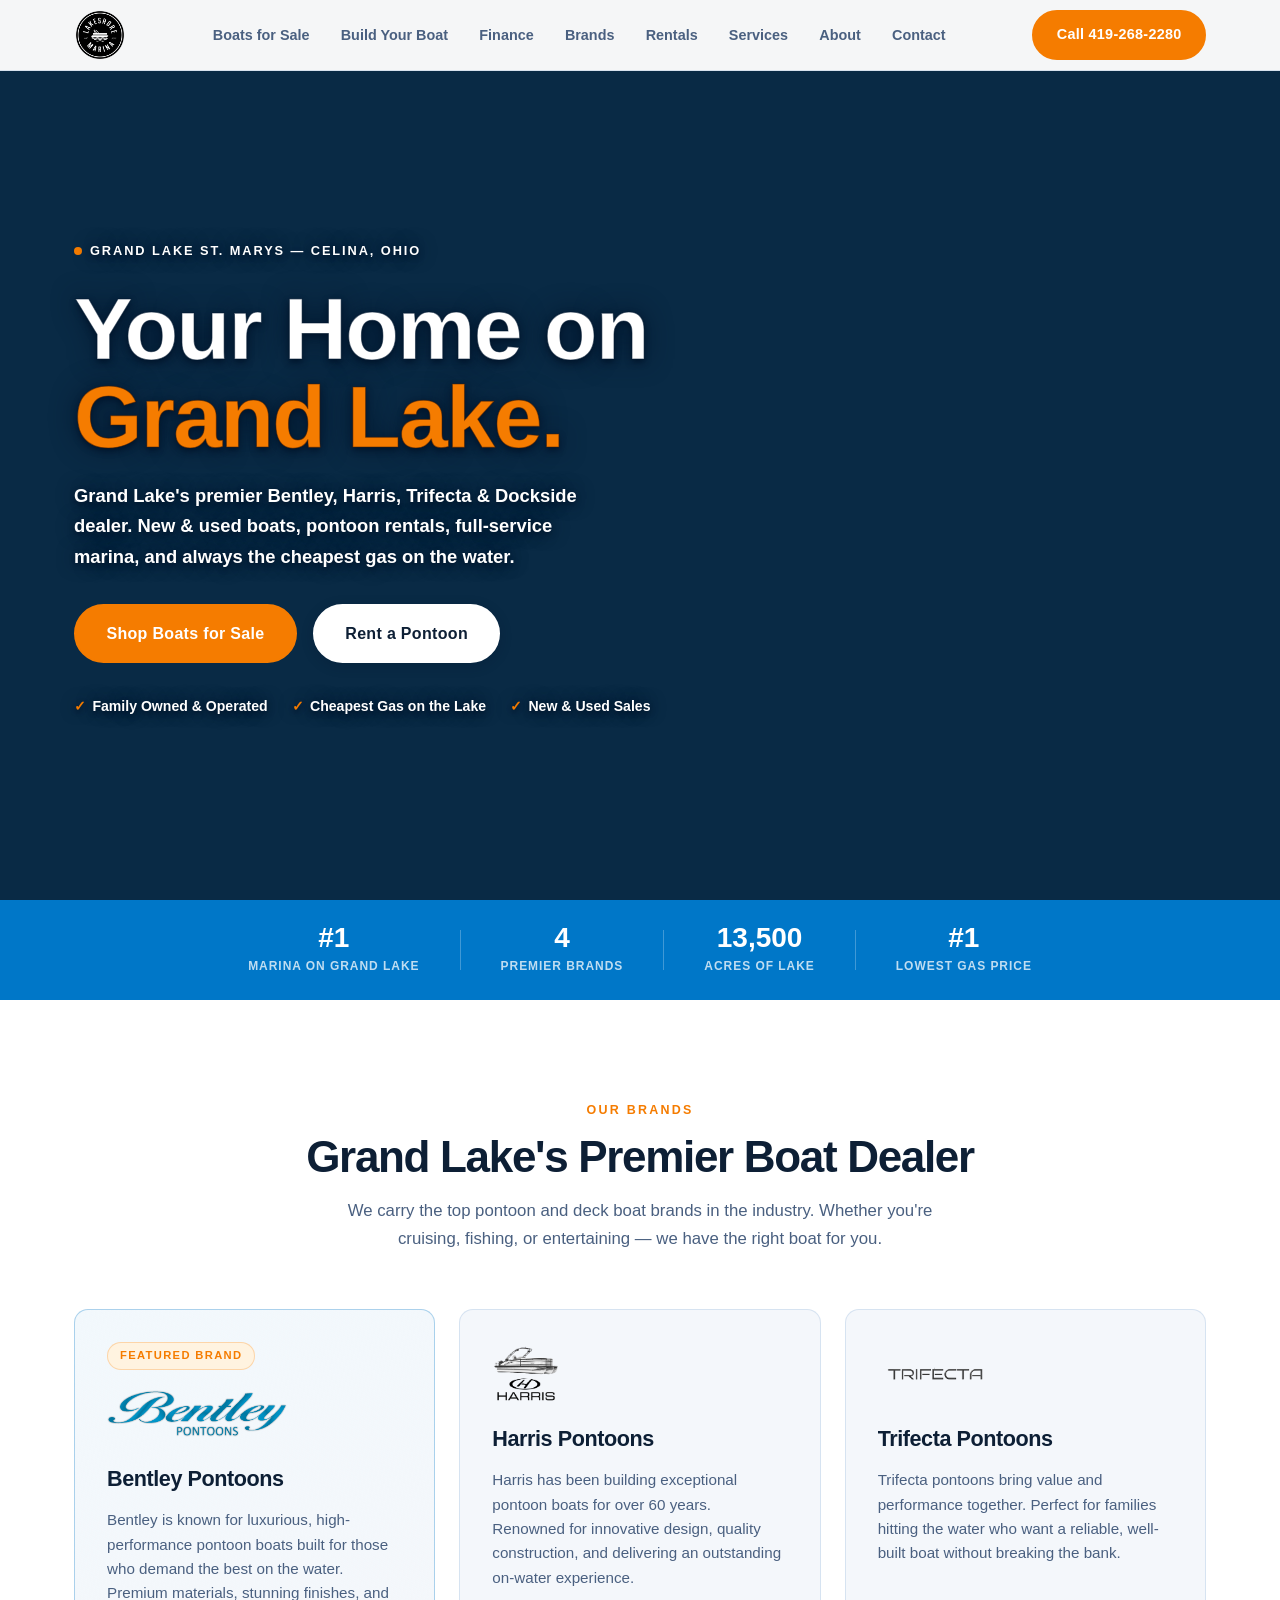
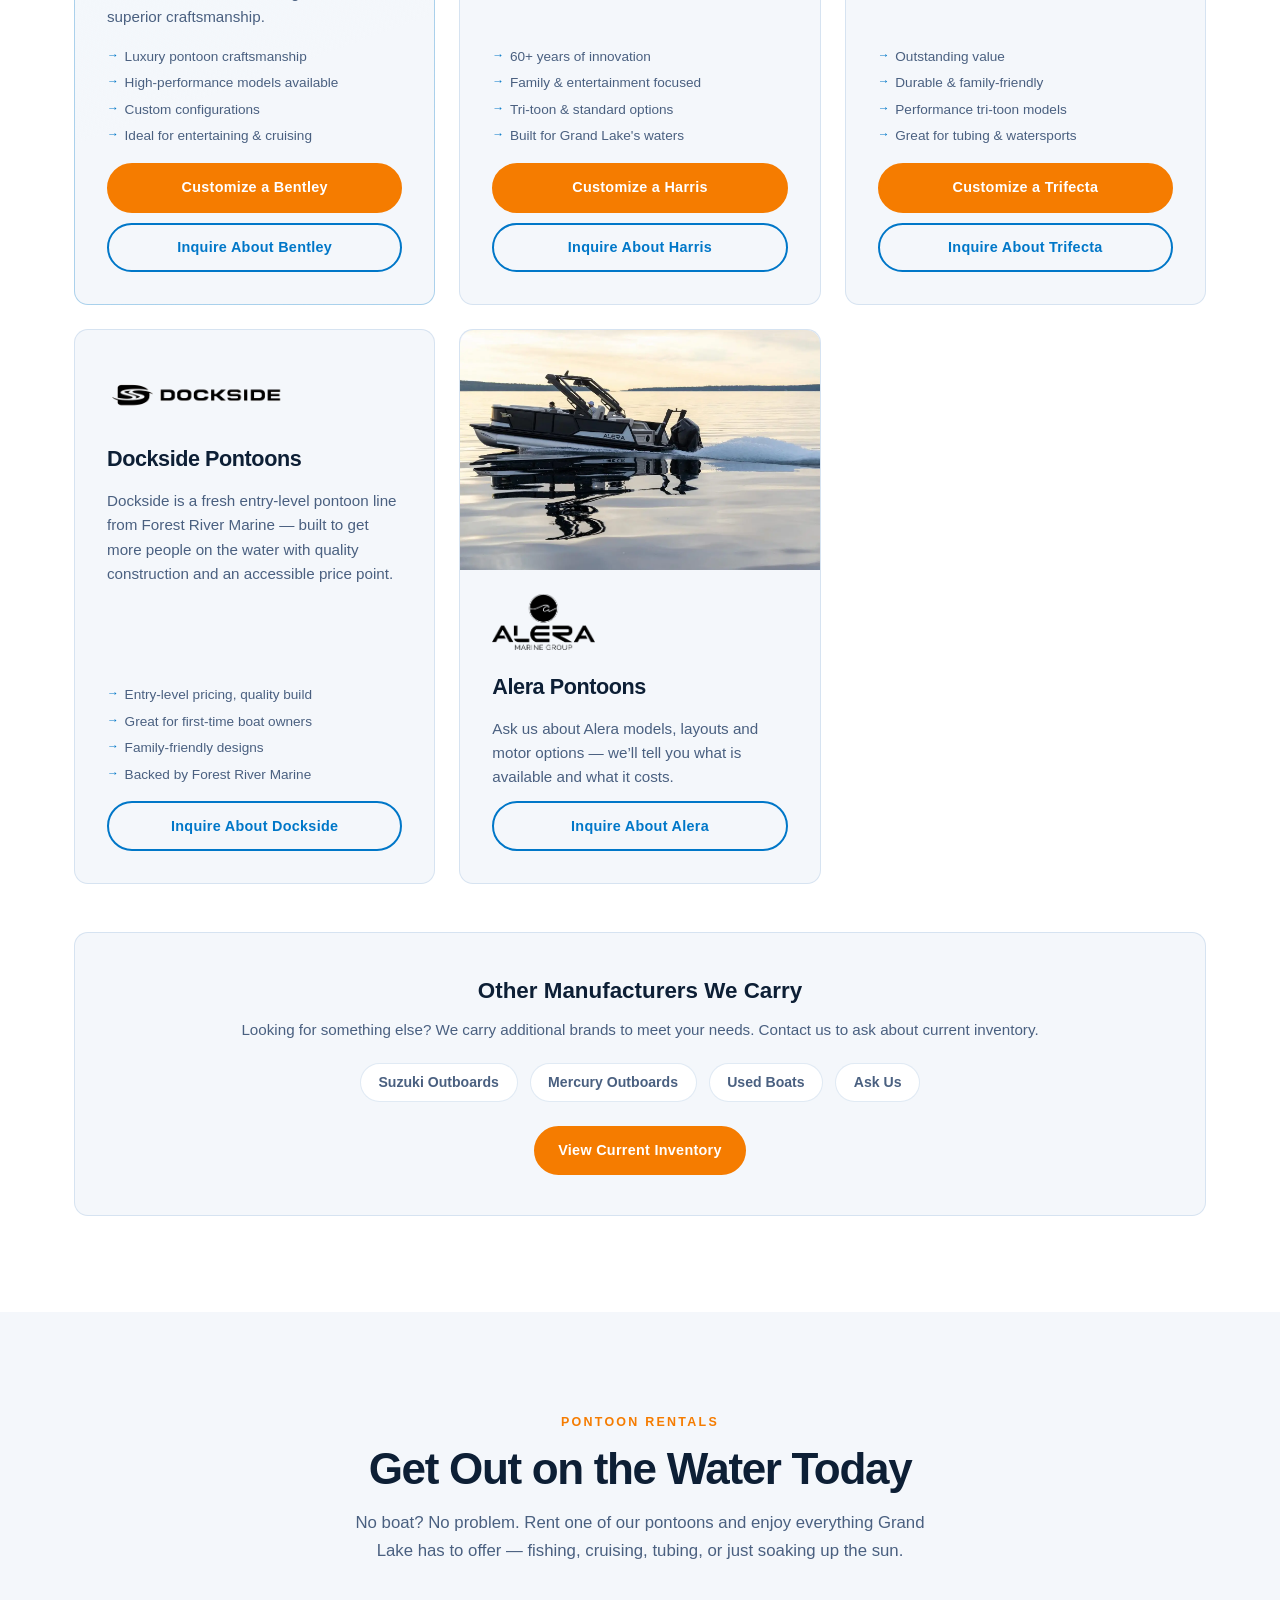
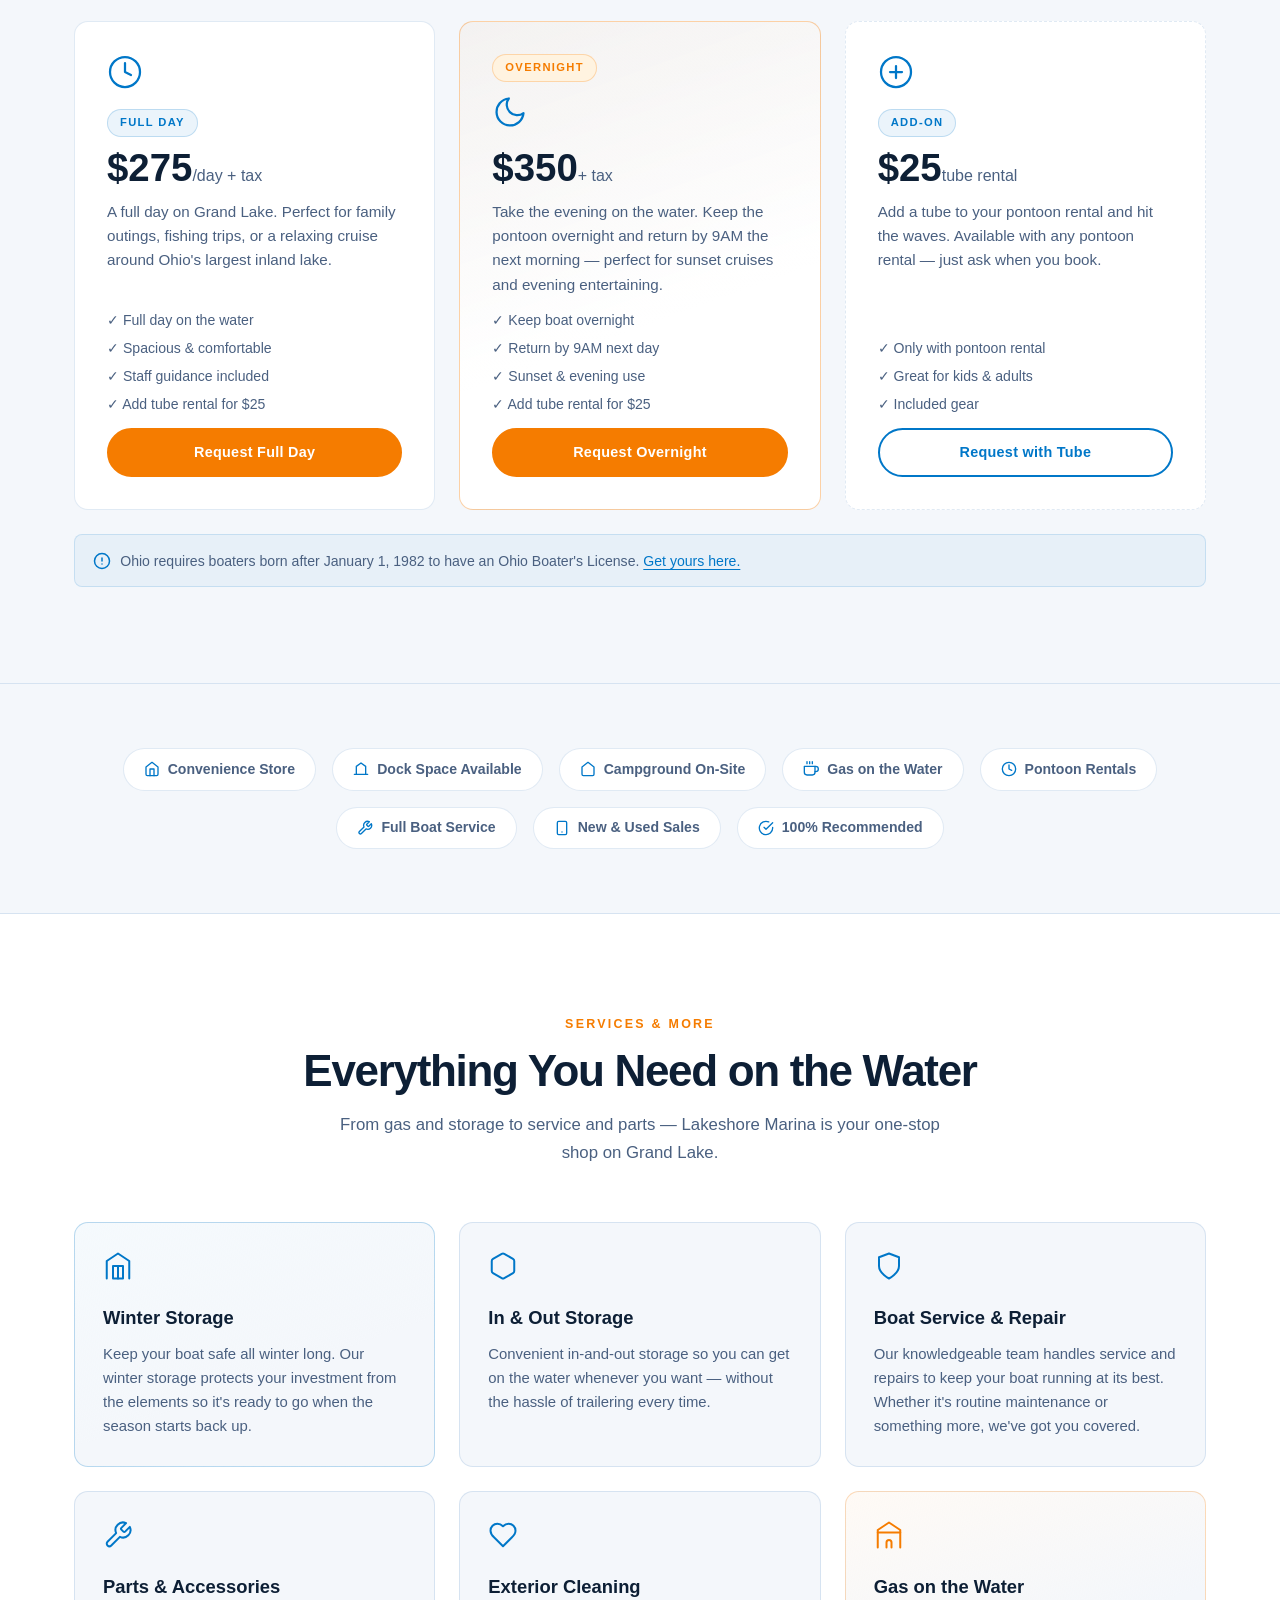
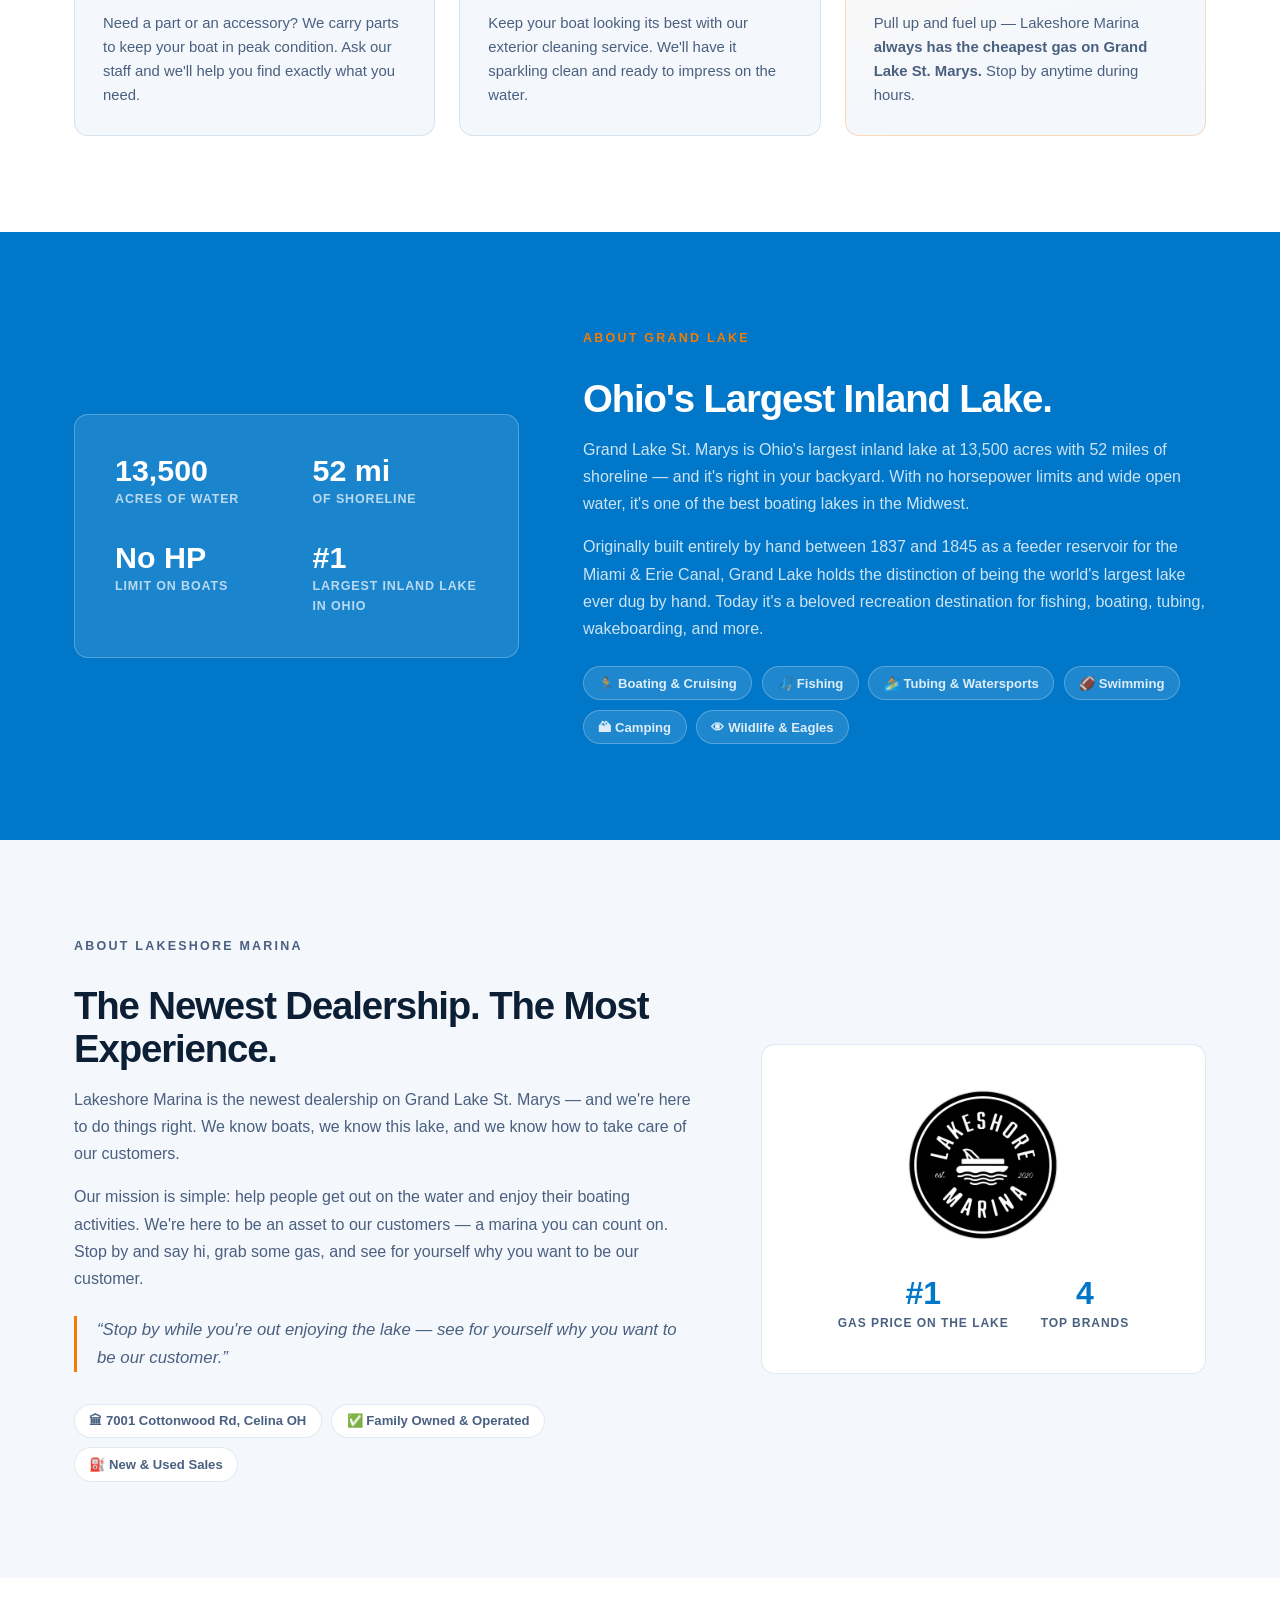
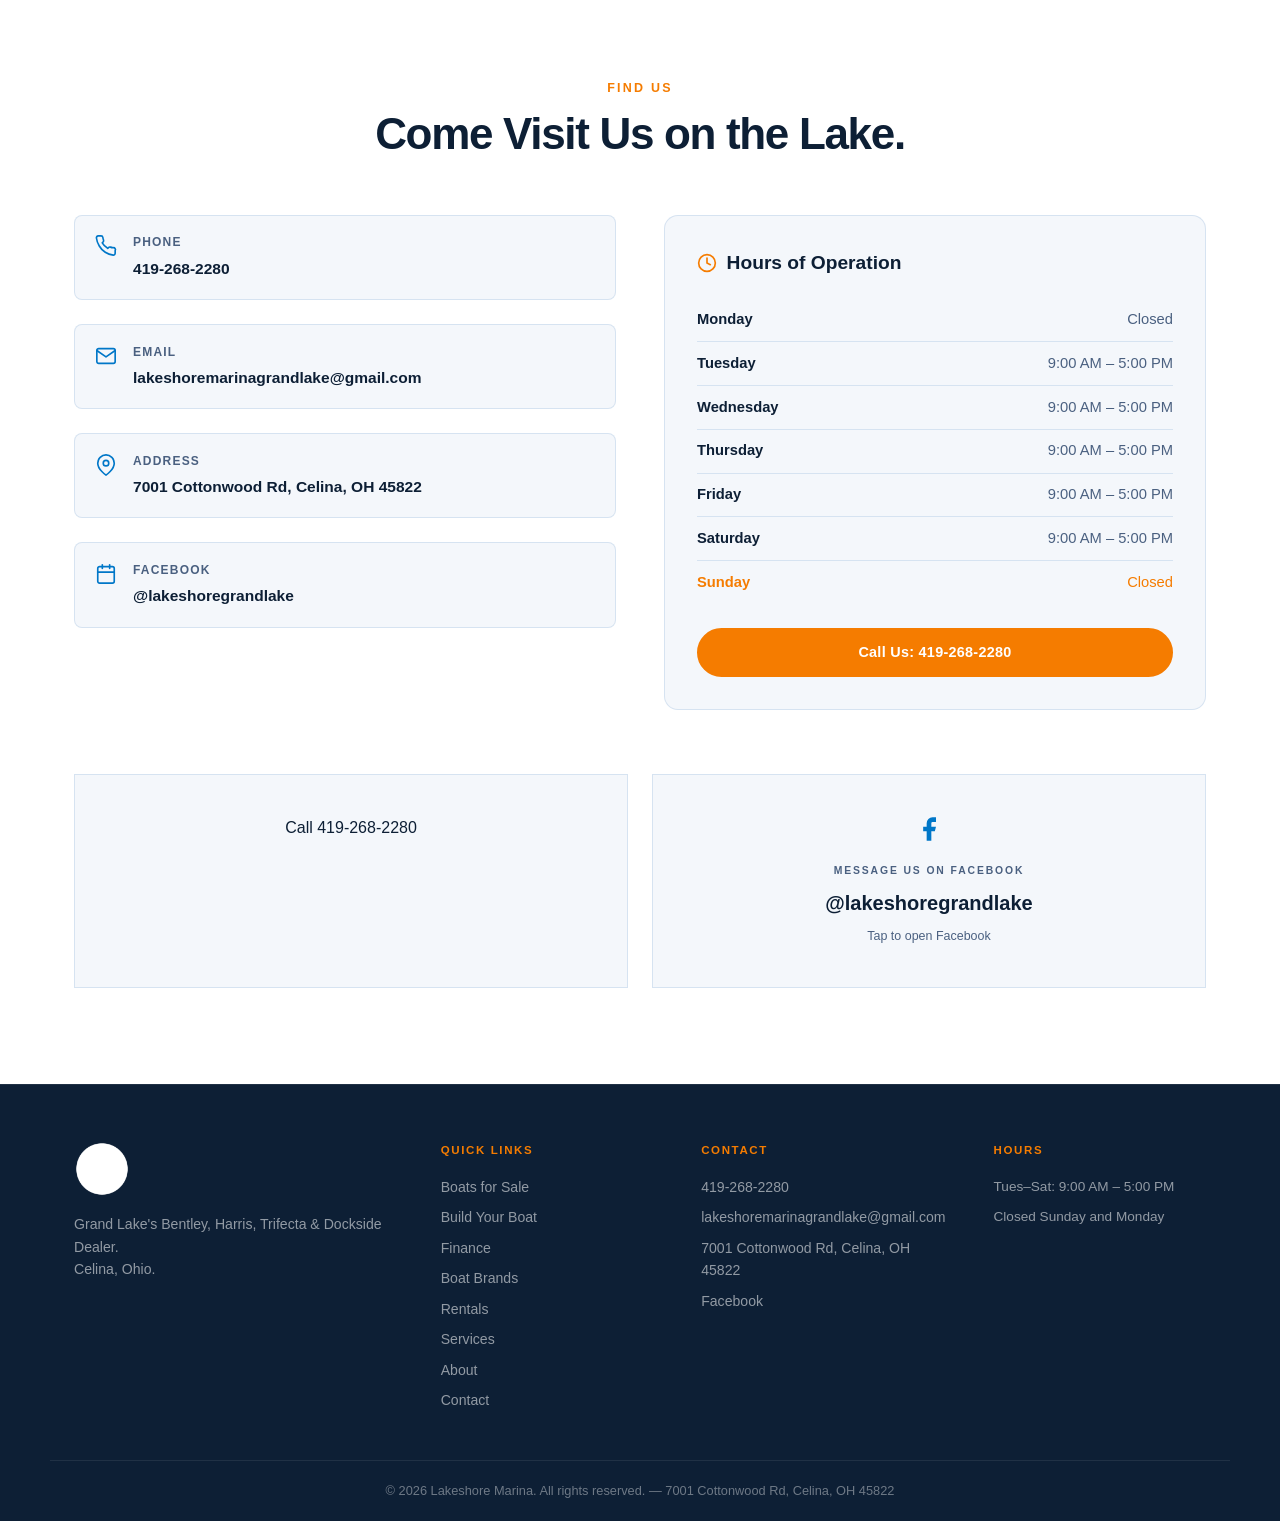
==== commit 59b68ef0: "Add the Alera logo to its brand card The logo arrived after the card was built, so this is now the o" ====
--- a/index.html
+++ b/index.html
@@ -220,6 +220,9 @@
                      width="1400" height="933" loading="lazy" />
               </picture>
             </div>
+            <div class="brand-logo-wrap">
+              <img src="logos/alera-logo.png" alt="Alera Marine Group" />
+            </div>
             <h3>Alera Pontoons</h3>
             <p>Ask us about Alera models, layouts and motor options &mdash; we&rsquo;ll tell you what is available and what it costs.</p>
             <div class="brand-card-actions">
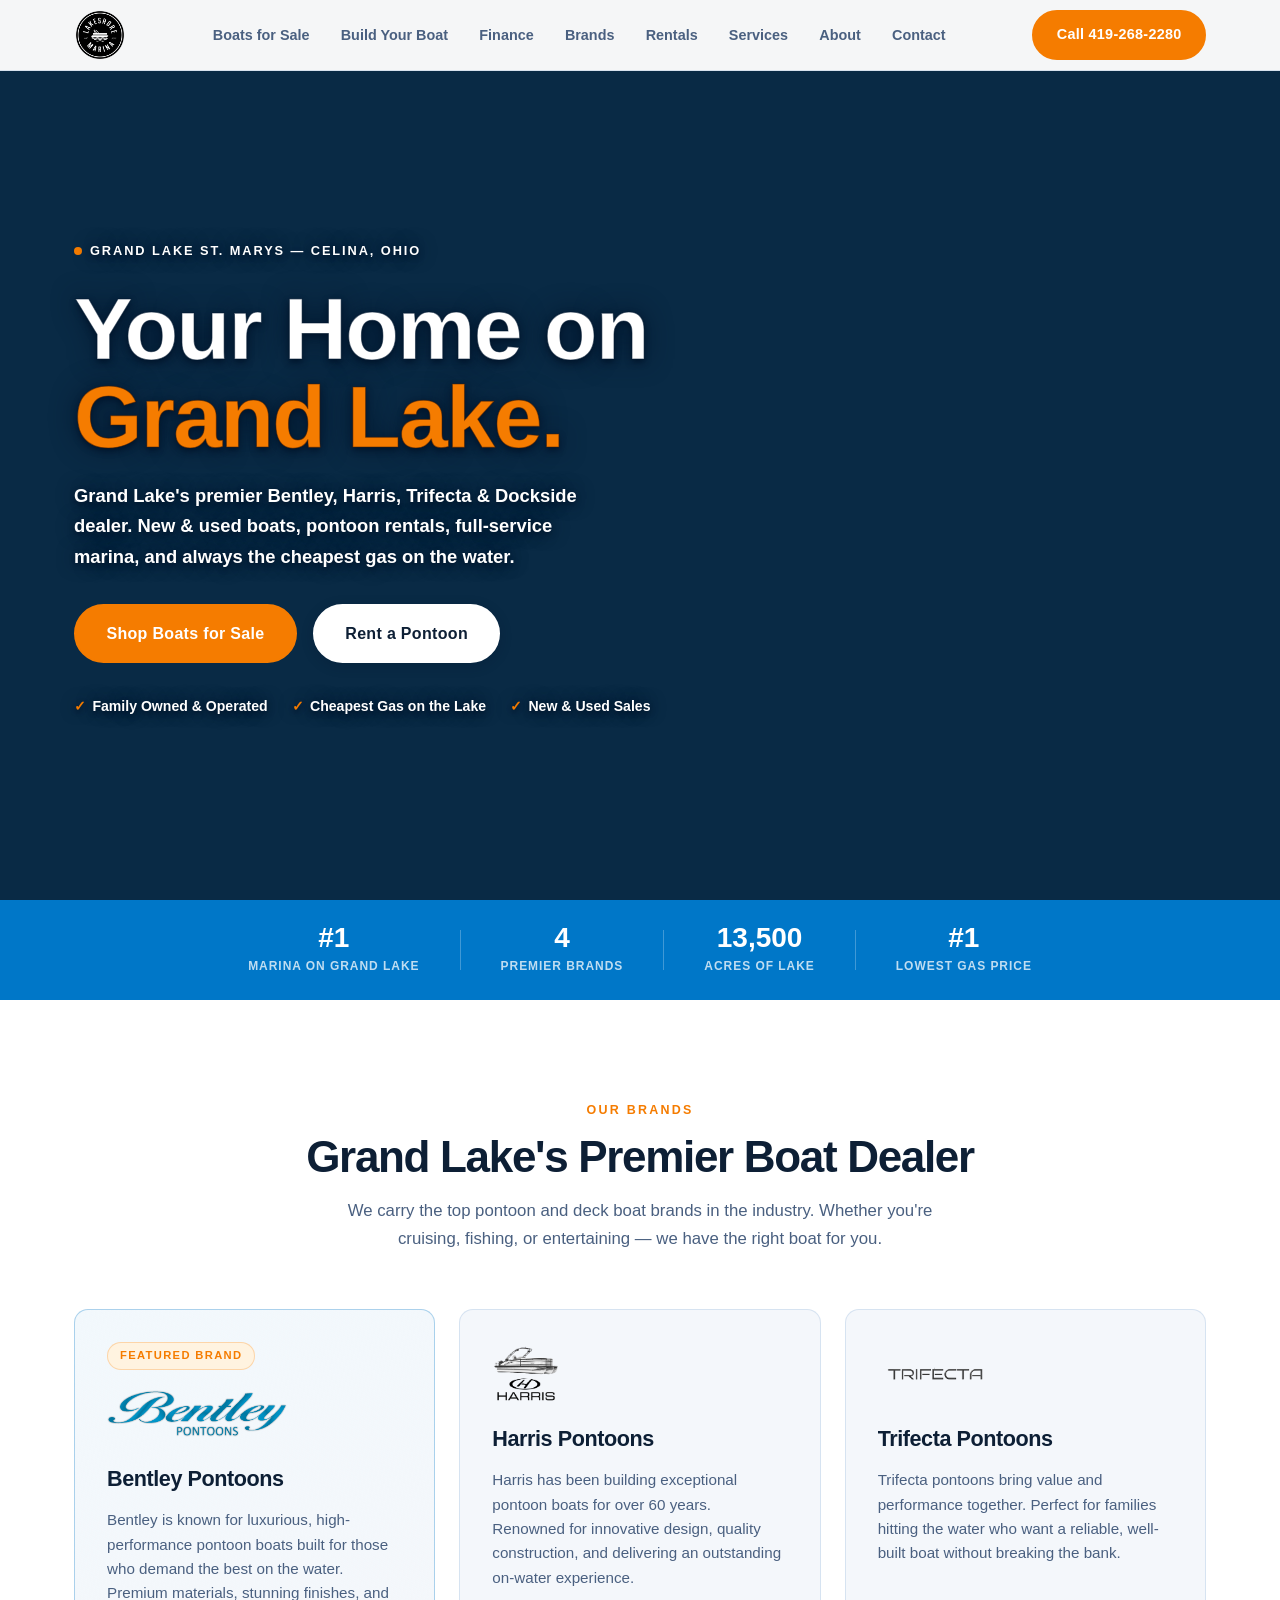
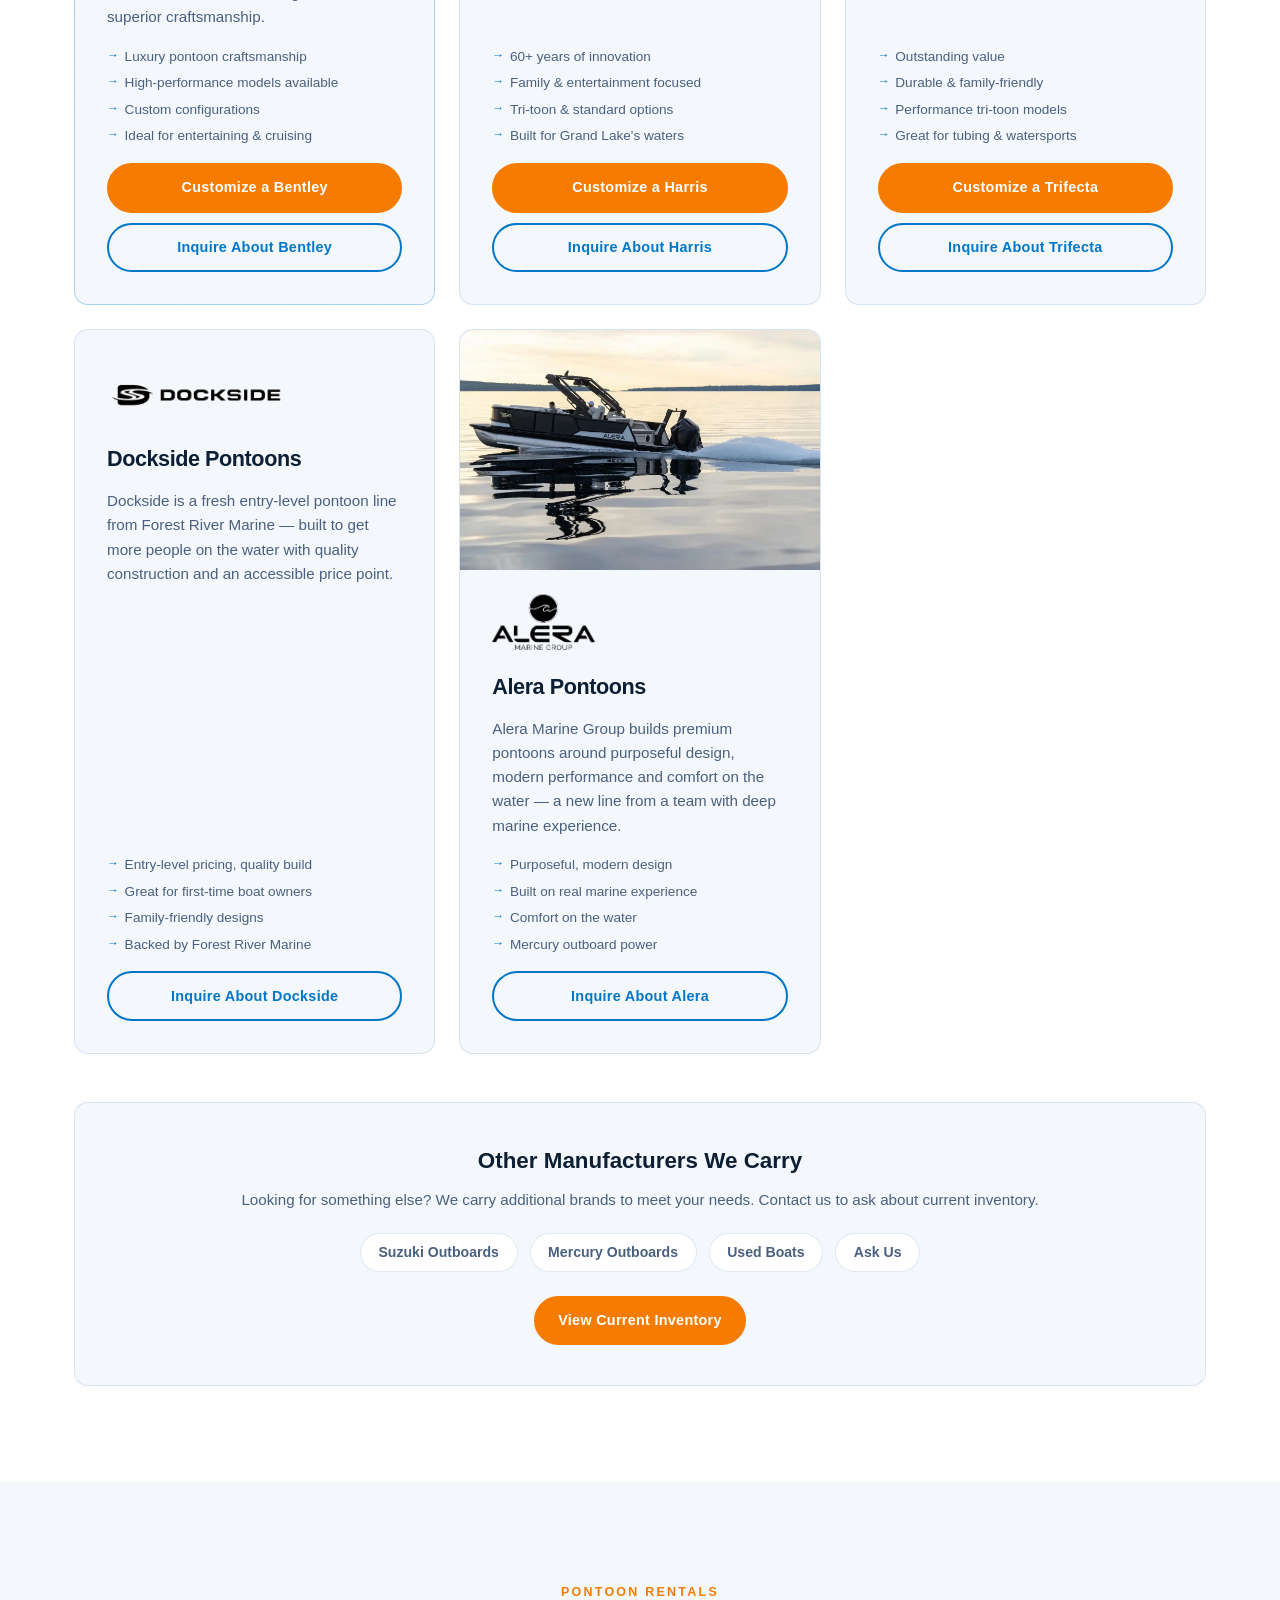
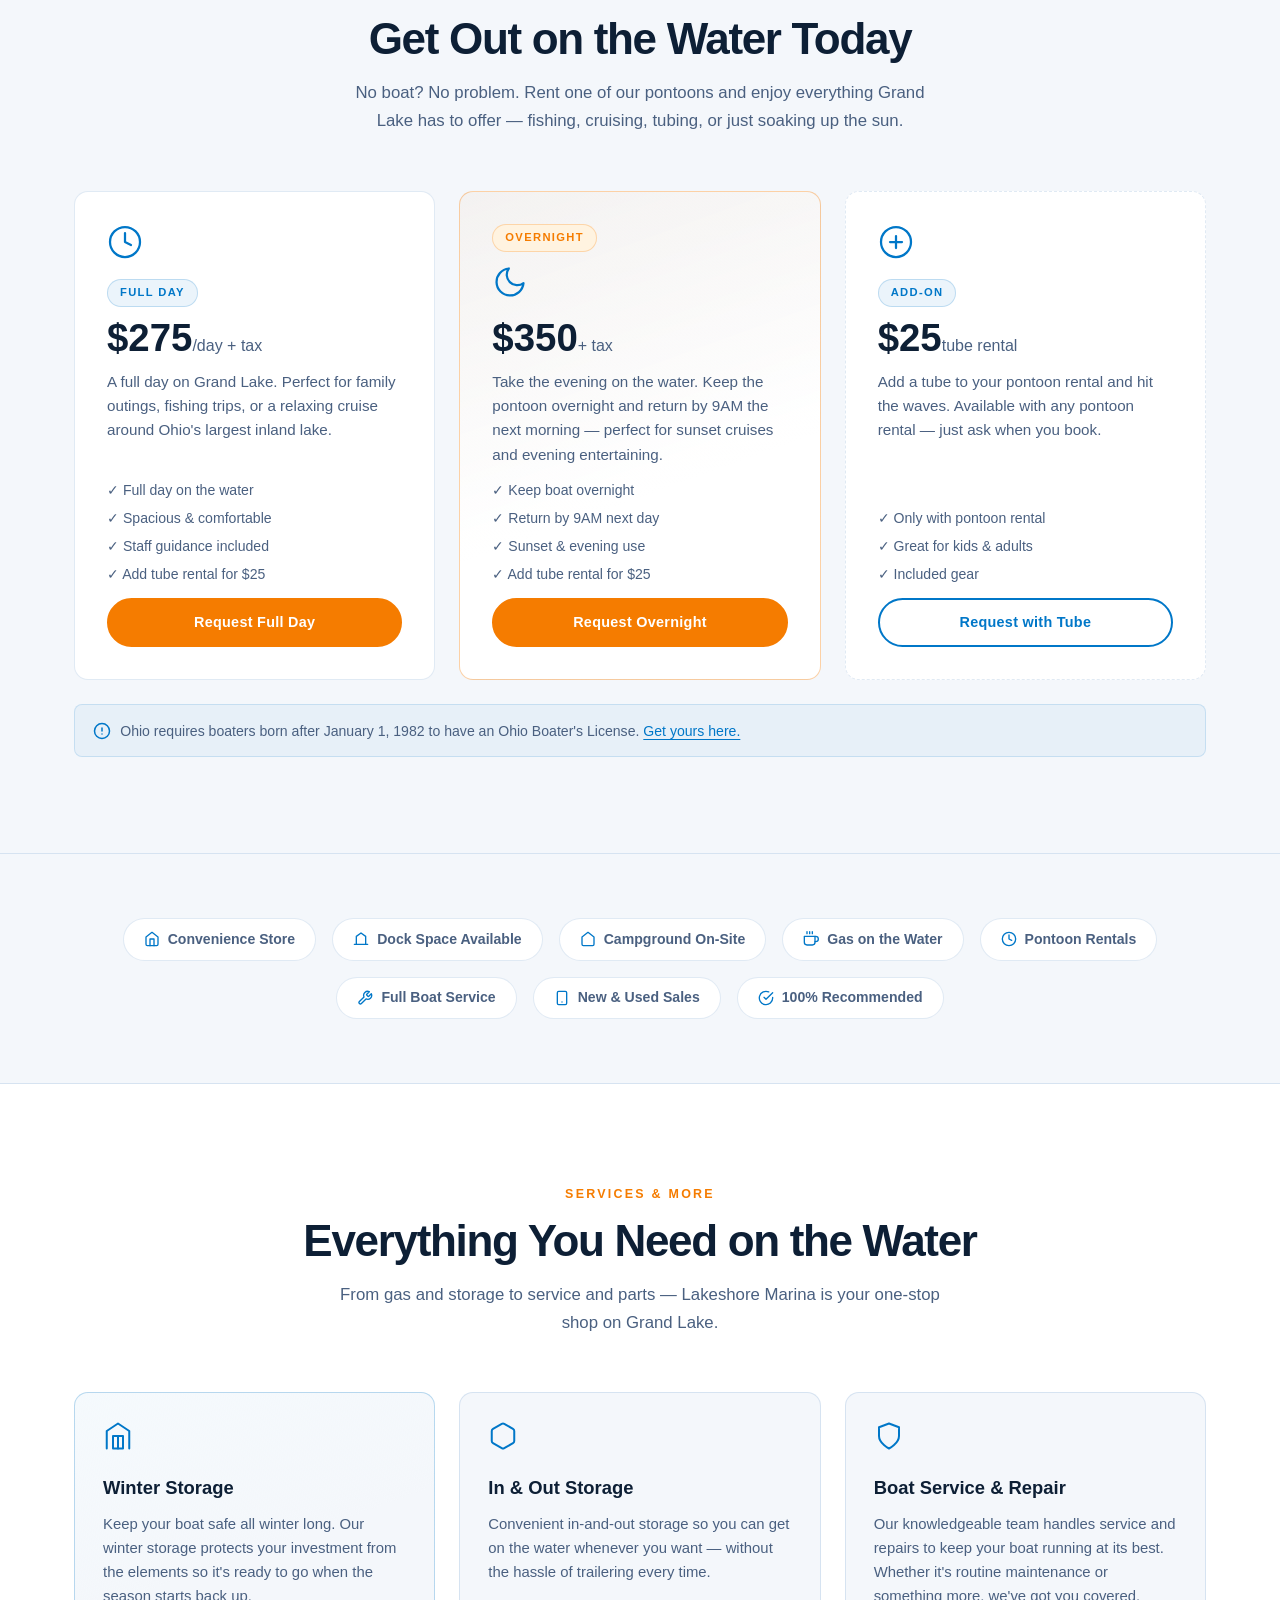
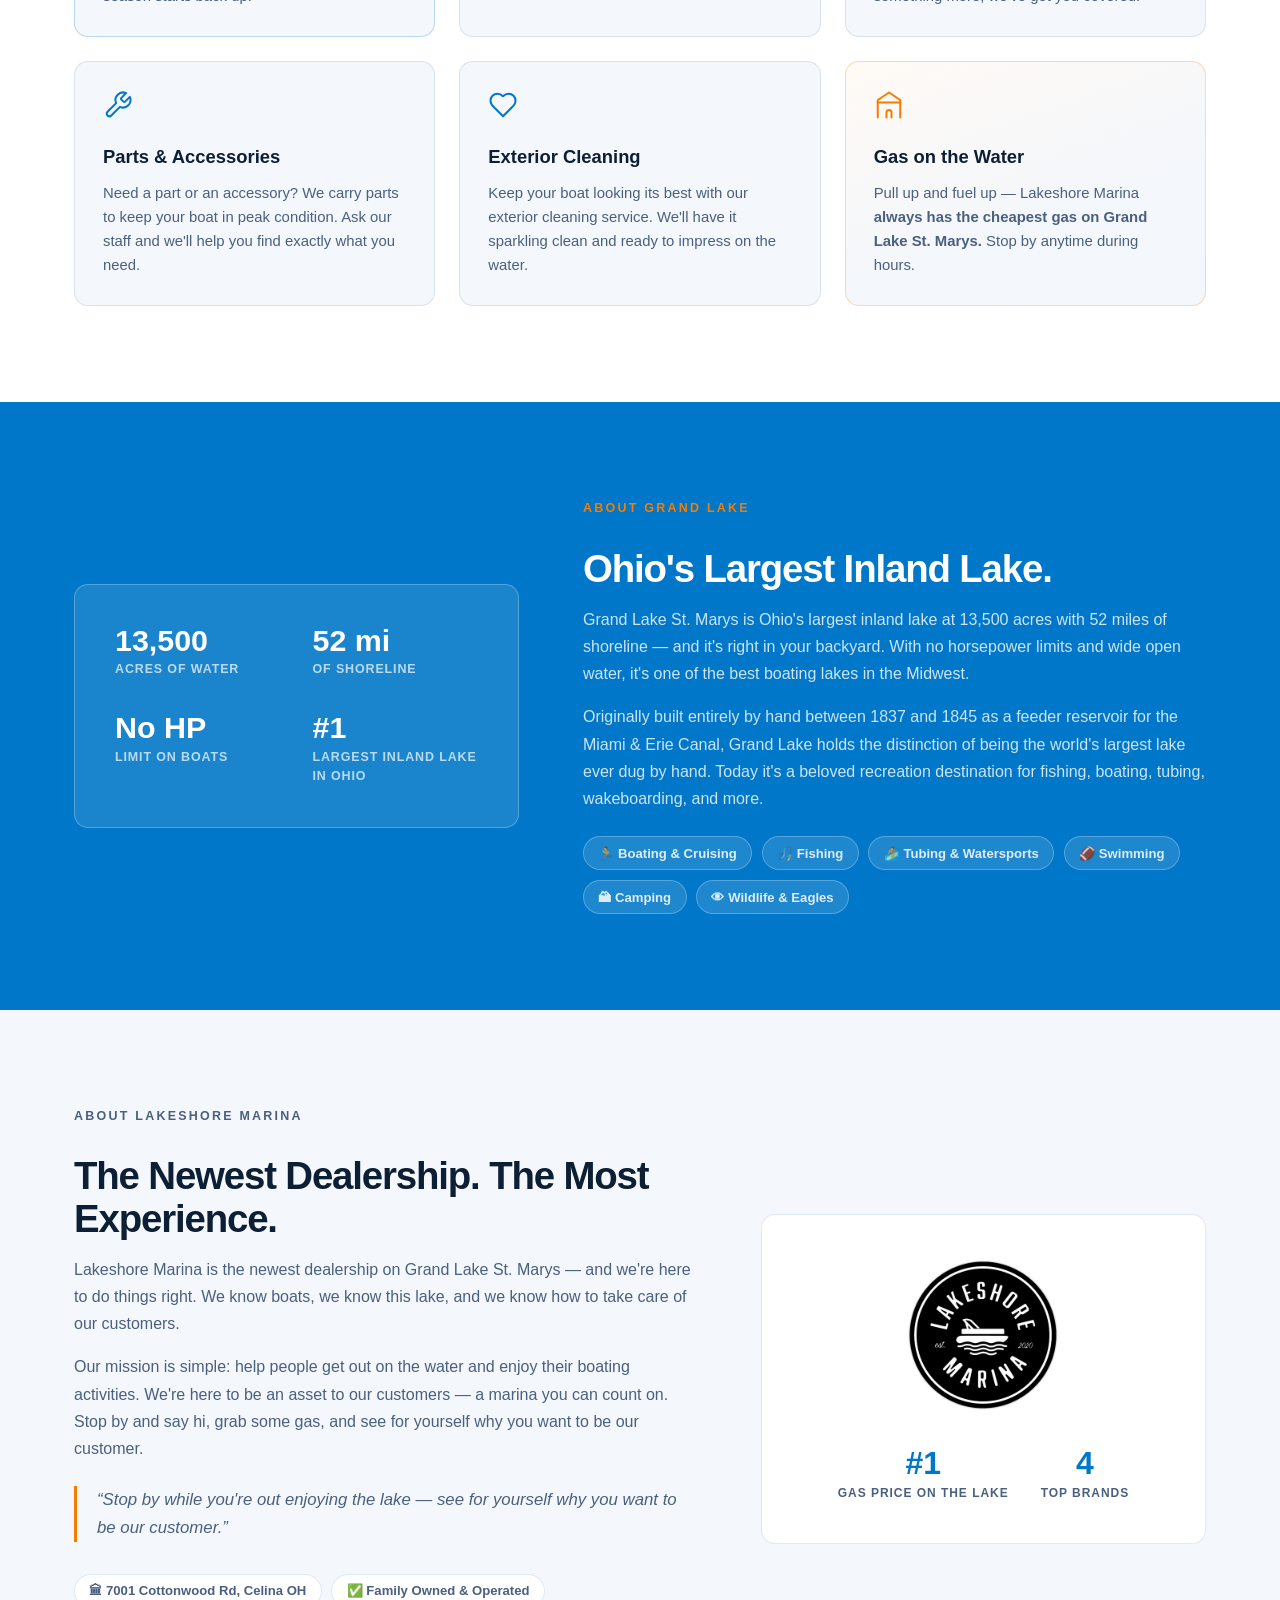
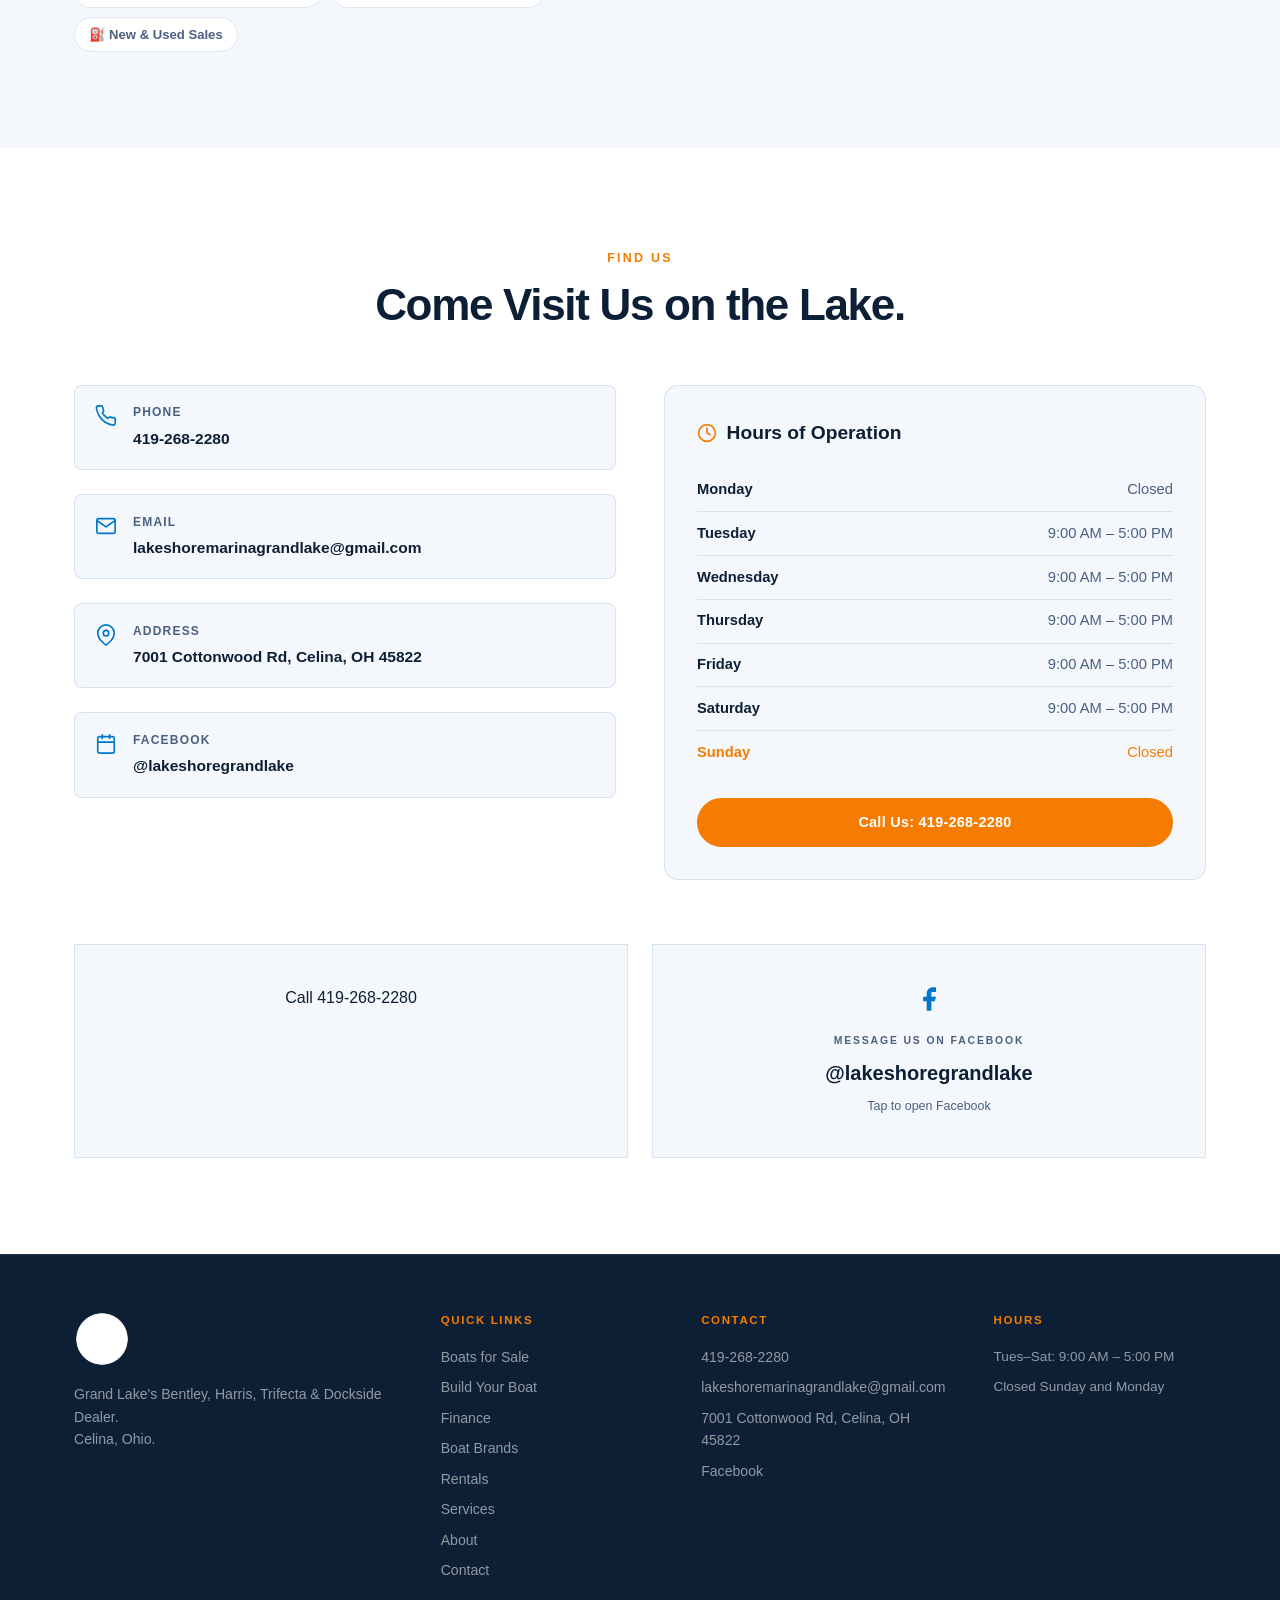
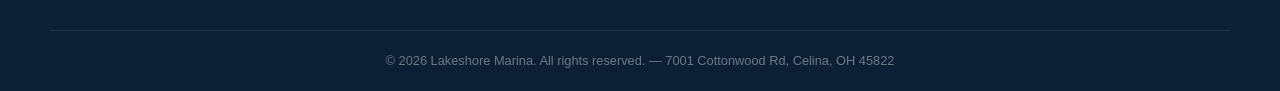
==== commit da789489: "Finish the Alera card: description and features The card now carries a paragraph and four bullets li" ====
--- a/index.html
+++ b/index.html
@@ -224,7 +224,26 @@
               <img src="logos/alera-logo.png" alt="Alera Marine Group" />
             </div>
             <h3>Alera Pontoons</h3>
-            <p>Ask us about Alera models, layouts and motor options &mdash; we&rsquo;ll tell you what is available and what it costs.</p>
+            <p>Alera Marine Group builds premium pontoons around purposeful design, modern performance and comfort on the water &mdash; a new line from a team with deep marine experience.</p>
+            <!--
+              SOURCING. The paragraph is Alera Marine's own description of
+              itself, from aleramarine.com. The Mercury bullet is from their
+              Model M page and is also plainly visible on the transom in the
+              photograph above; the other three are their own four stated
+              attributes.
+
+              NOT on this card on purpose: model names and sizes. Published
+              sources disagree about them (M22/M23/M25 against M23Q/M23L/
+              M25Q/M25L), which usually means the lineup moved between launch
+              coverage and dealer listings. Get the current models from Alera
+              or from Heather before putting a number on a dealer's page.
+            -->
+            <ul class="brand-features">
+              <li>Purposeful, modern design</li>
+              <li>Built on real marine experience</li>
+              <li>Comfort on the water</li>
+              <li>Mercury outboard power</li>
+            </ul>
             <div class="brand-card-actions">
               <a href="boat-inquiry.html#brand=Alera" class="btn btn-outline btn-full">Inquire About Alera</a>
             </div>
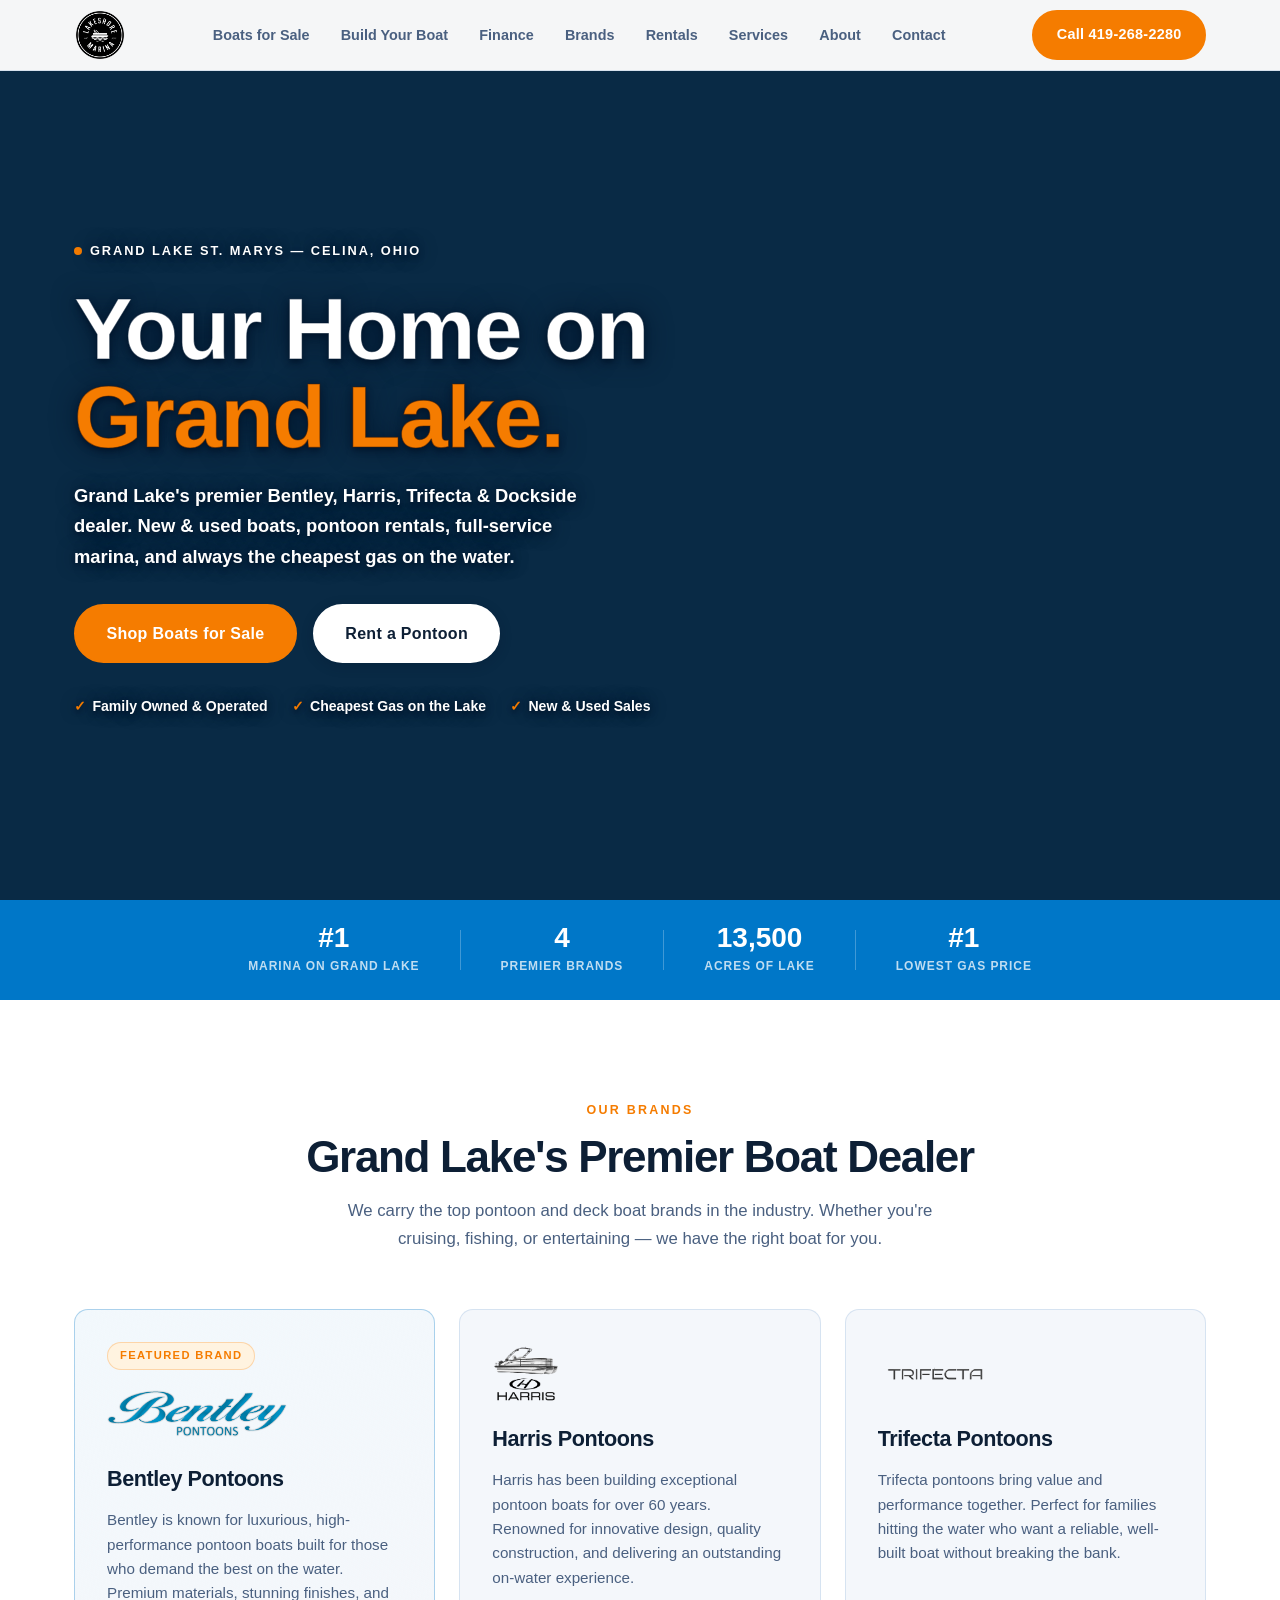
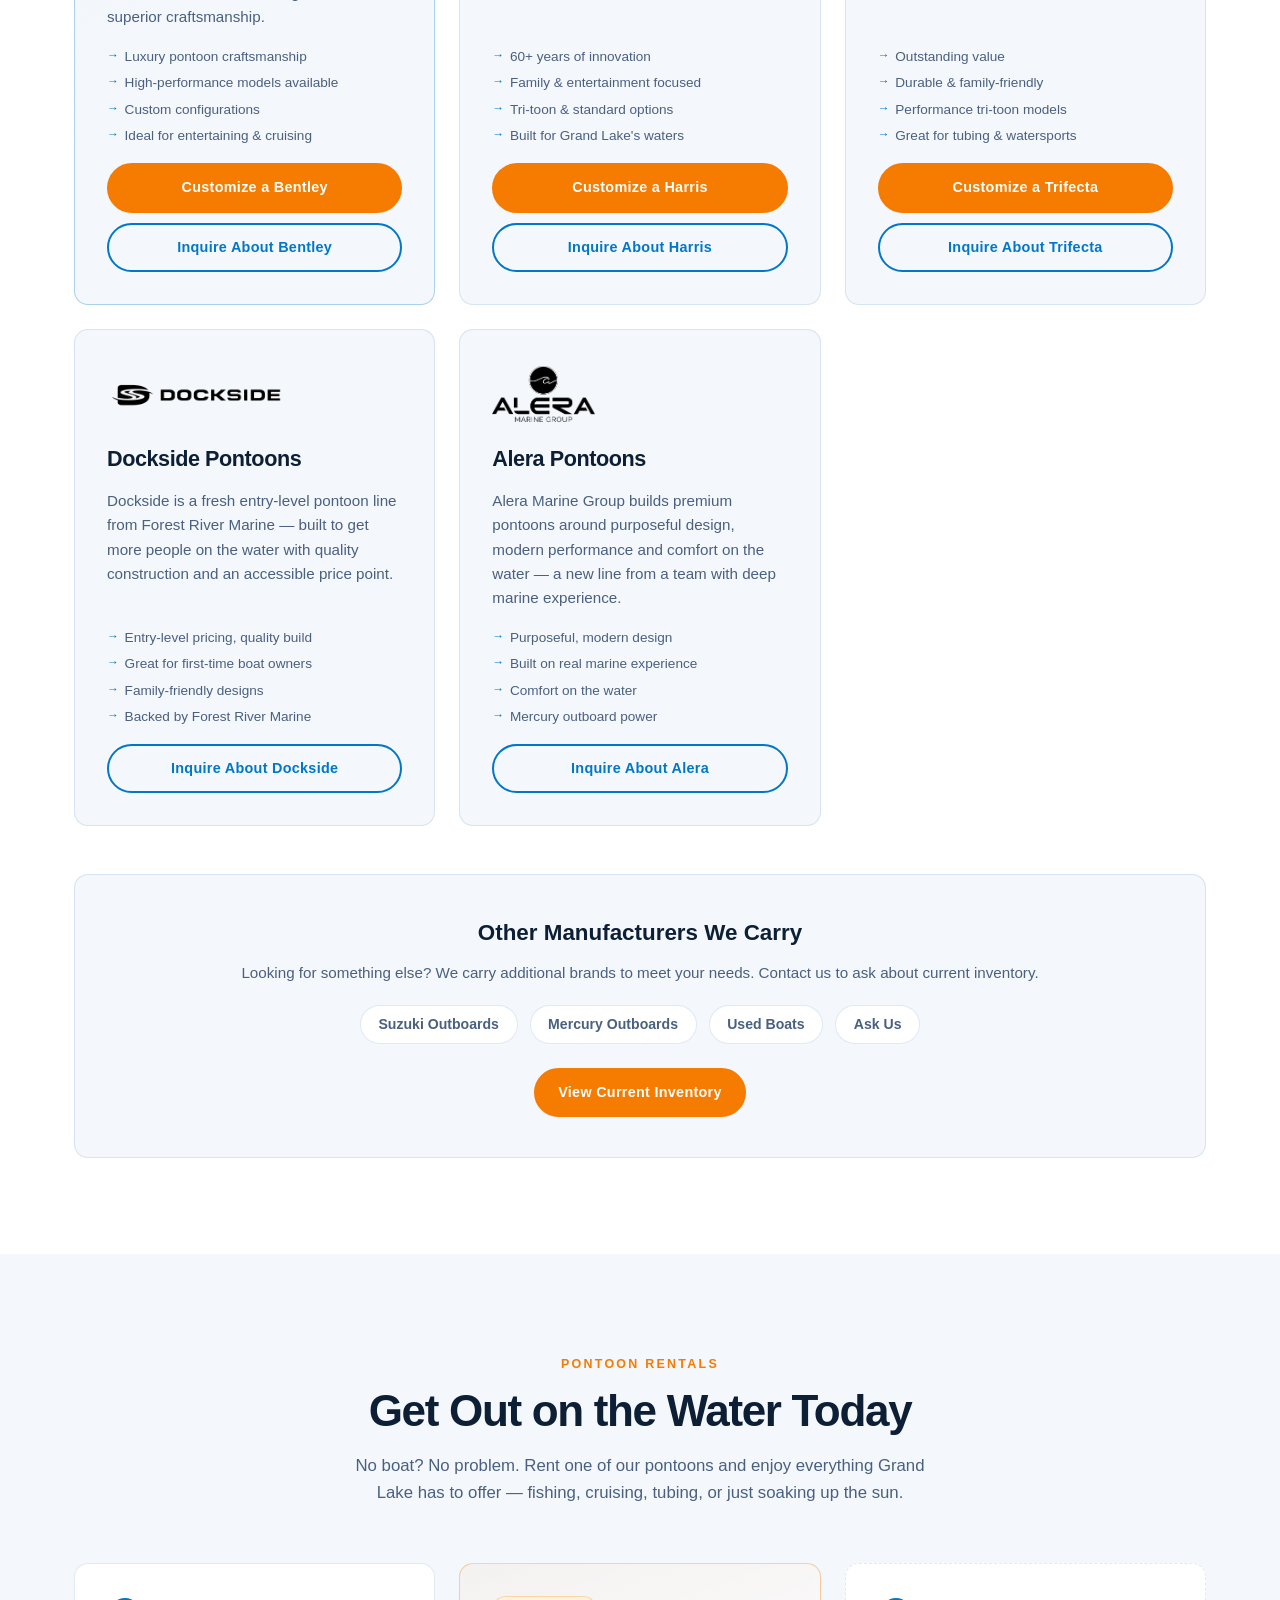
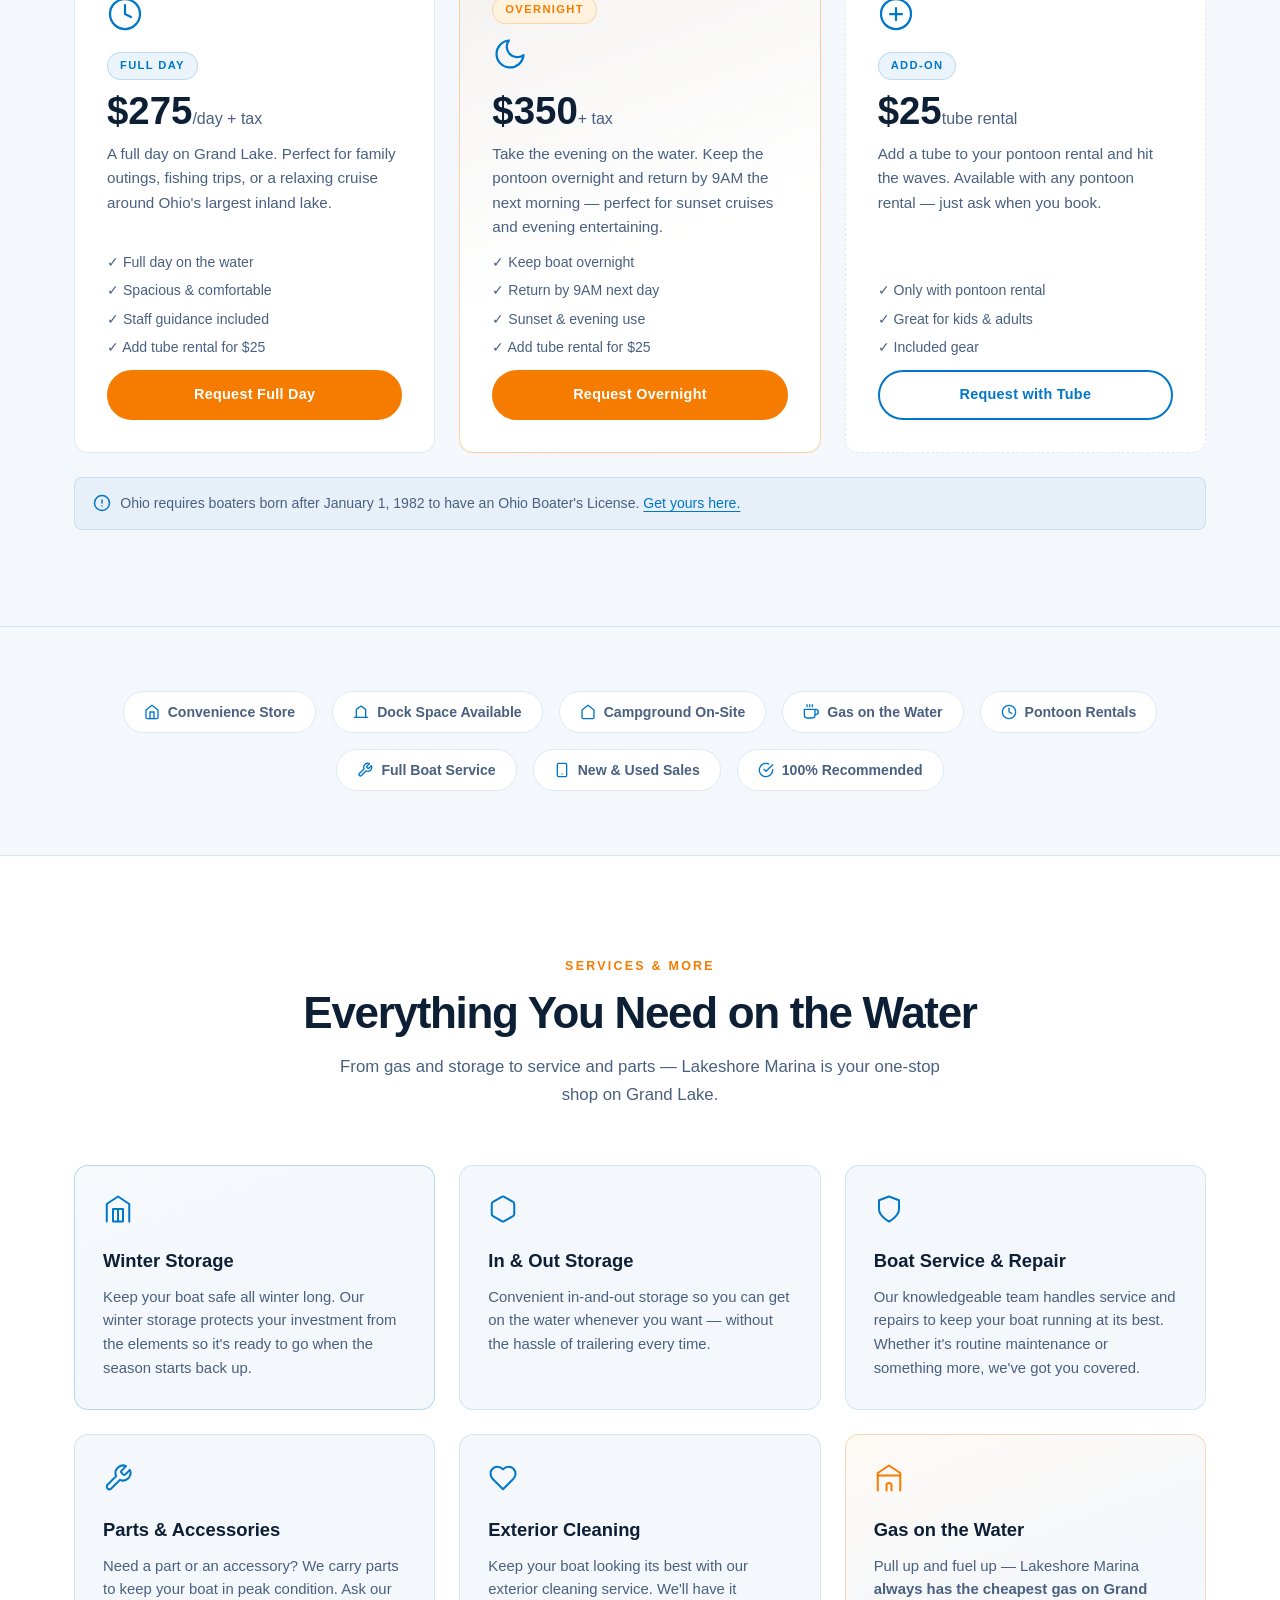
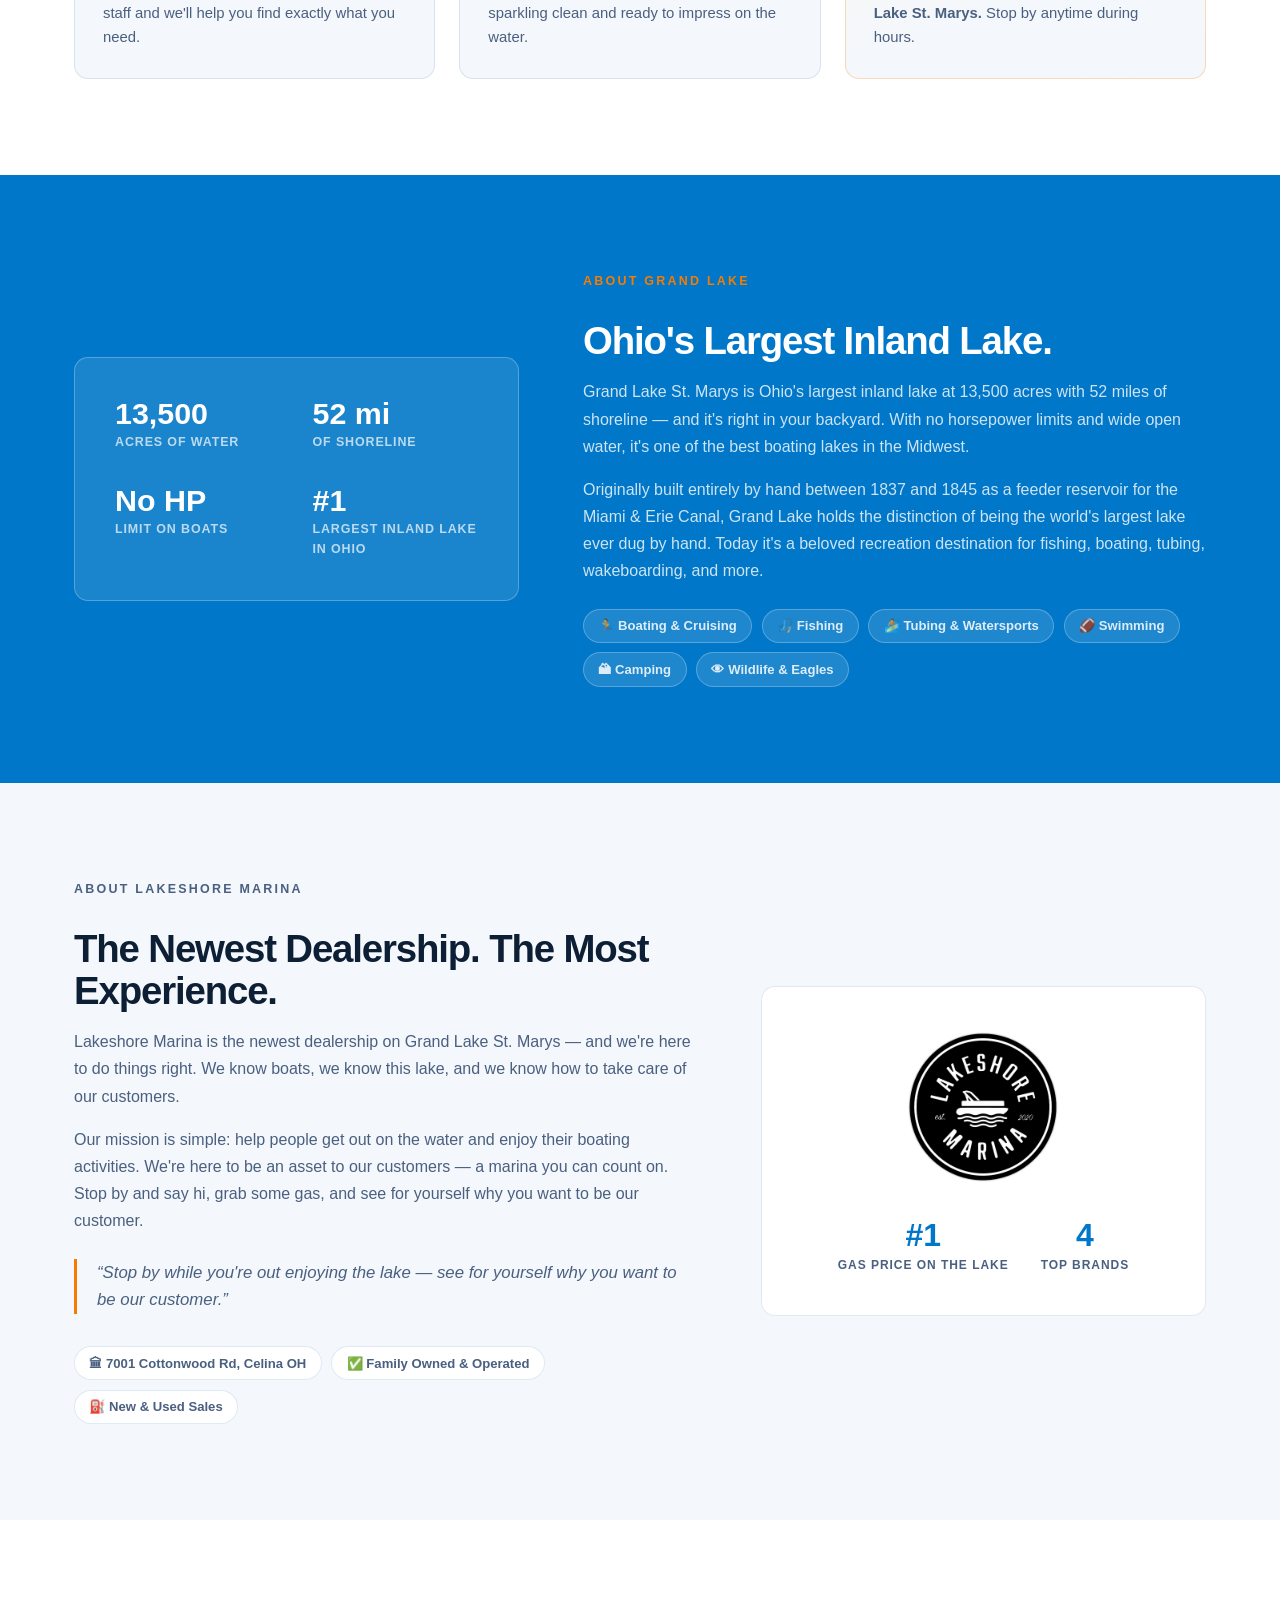
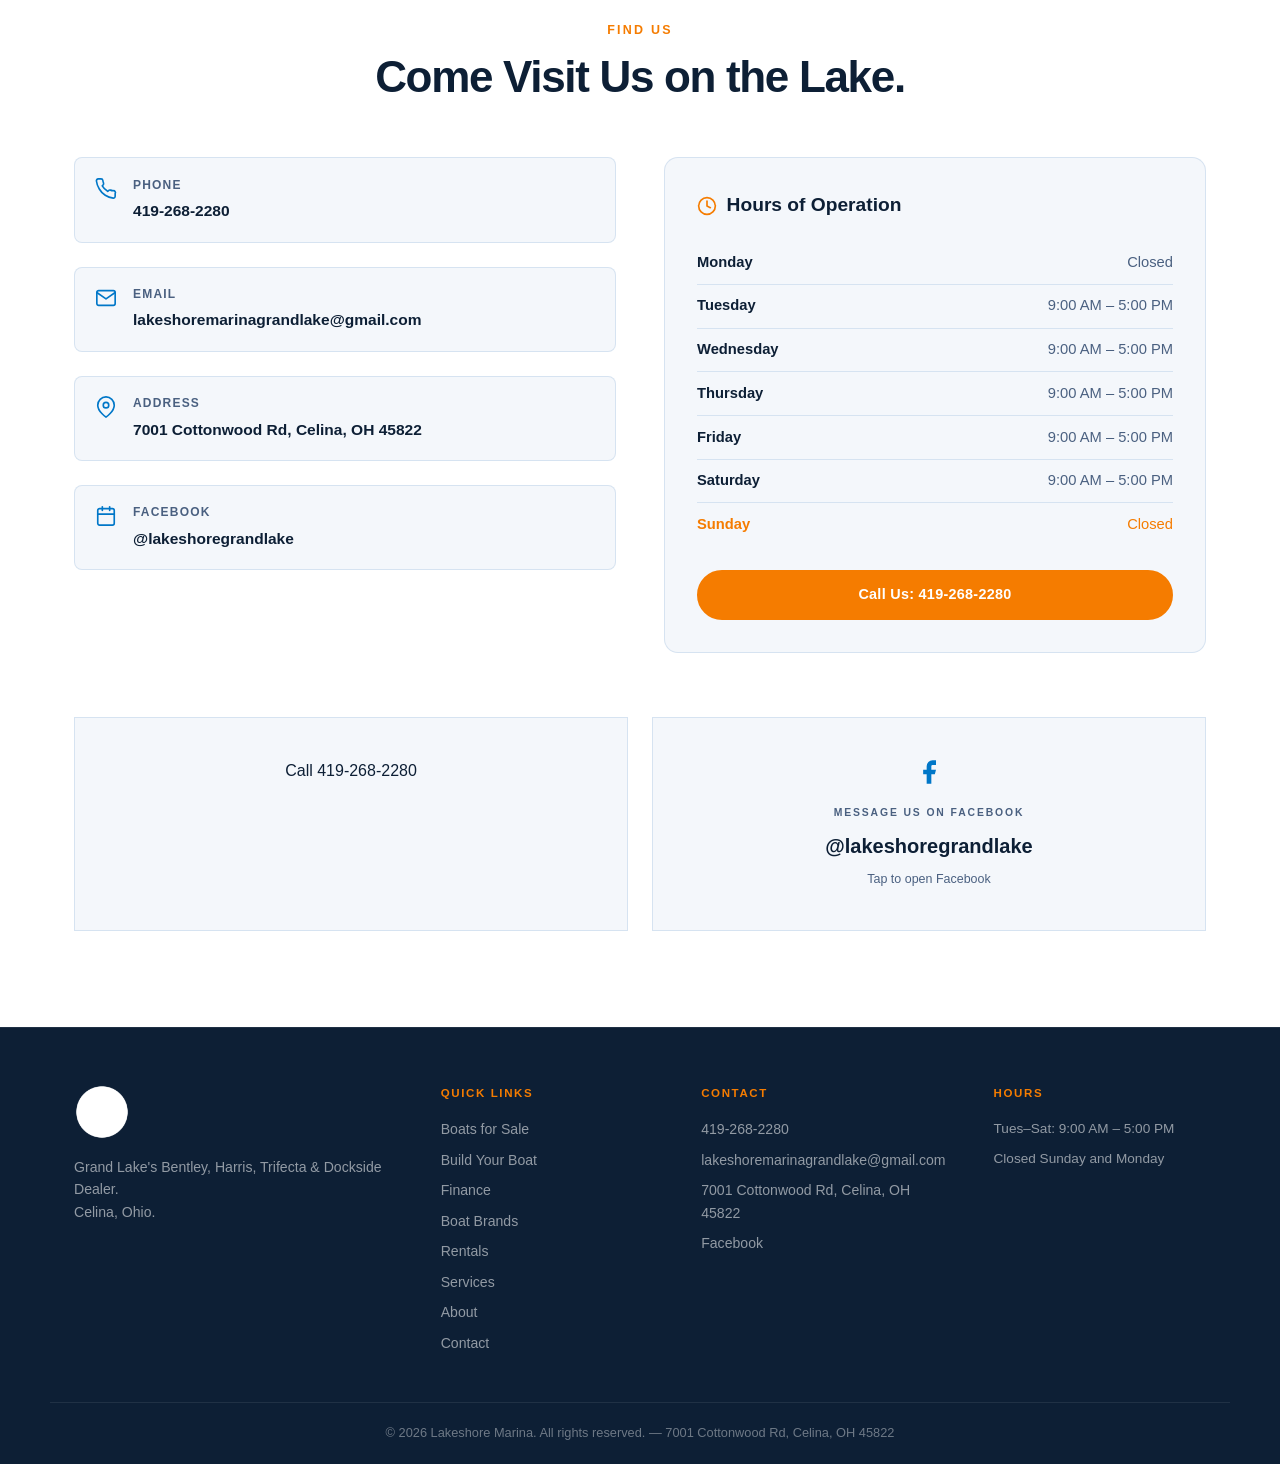
==== commit 2f920811: "Drop the photograph from the Alera card Client's call. The card is now logo-led like the four beside" ====
--- a/index.html
+++ b/index.html
@@ -200,26 +200,7 @@
             <a href="boat-inquiry.html#brand=Dockside" class="btn btn-outline btn-full">Inquire About Dockside</a>
           </div>
 
-          <!--
-            ALERA — a photo-led card.
-
-            The other brands lead with a supplied logo; no Alera logo file has
-            been provided, so this one leads with the boat. That works here
-            because the ALERA wordmark is legible on the hull, so the card
-            still carries the brand mark.
-
-            Replace the photo band with a .brand-logo-wrap to match the others
-            the moment a logo arrives.
-          -->
-          <div class="brand-card brand-card--photo">
-            <div class="brand-photo-wrap">
-              <picture>
-                <source srcset="images/alera-running.webp" type="image/webp" />
-                <img src="images/alera-running.jpg"
-                     alt="An Alera pontoon under way at sunset on Grand Lake"
-                     width="1400" height="933" loading="lazy" />
-              </picture>
-            </div>
+          <div class="brand-card">
             <div class="brand-logo-wrap">
               <img src="logos/alera-logo.png" alt="Alera Marine Group" />
             </div>
--- a/style.css
+++ b/style.css
@@ -403,34 +403,6 @@
   object-fit: contain;
   object-position: left center;
 }
-/*
- * Photo-led brand card.
- *
- * For a brand supplied as a photograph rather than a logo. The band is pulled
- * out to the card's edges with negative margins so the image meets the border
- * instead of floating inside the padding — a photo inset on all four sides
- * reads as a placeholder, flush it reads as the card's subject.
- *
- * Fixed 3:2 band rather than the image's own ratio, so this card's text starts
- * on the same line as the logo-led cards beside it in the grid.
- */
-.brand-photo-wrap {
-  margin: -2rem -2rem 0.5rem;
-  border-radius: var(--radius) var(--radius) 0 0;
-  overflow: hidden;
-  aspect-ratio: 3 / 2;
-  background: var(--border);
-}
-.brand-photo-wrap img {
-  width: 100%;
-  height: 100%;
-  object-fit: cover;
-  display: block;
-}
-/* The card lifts on hover; without this the image corners punch back through
-   the rounded border as square ones. */
-.brand-card--photo { overflow: hidden; }
-
 .brand-card h3 {
   font-family: var(--font-head);
   font-size: 1.35rem;
